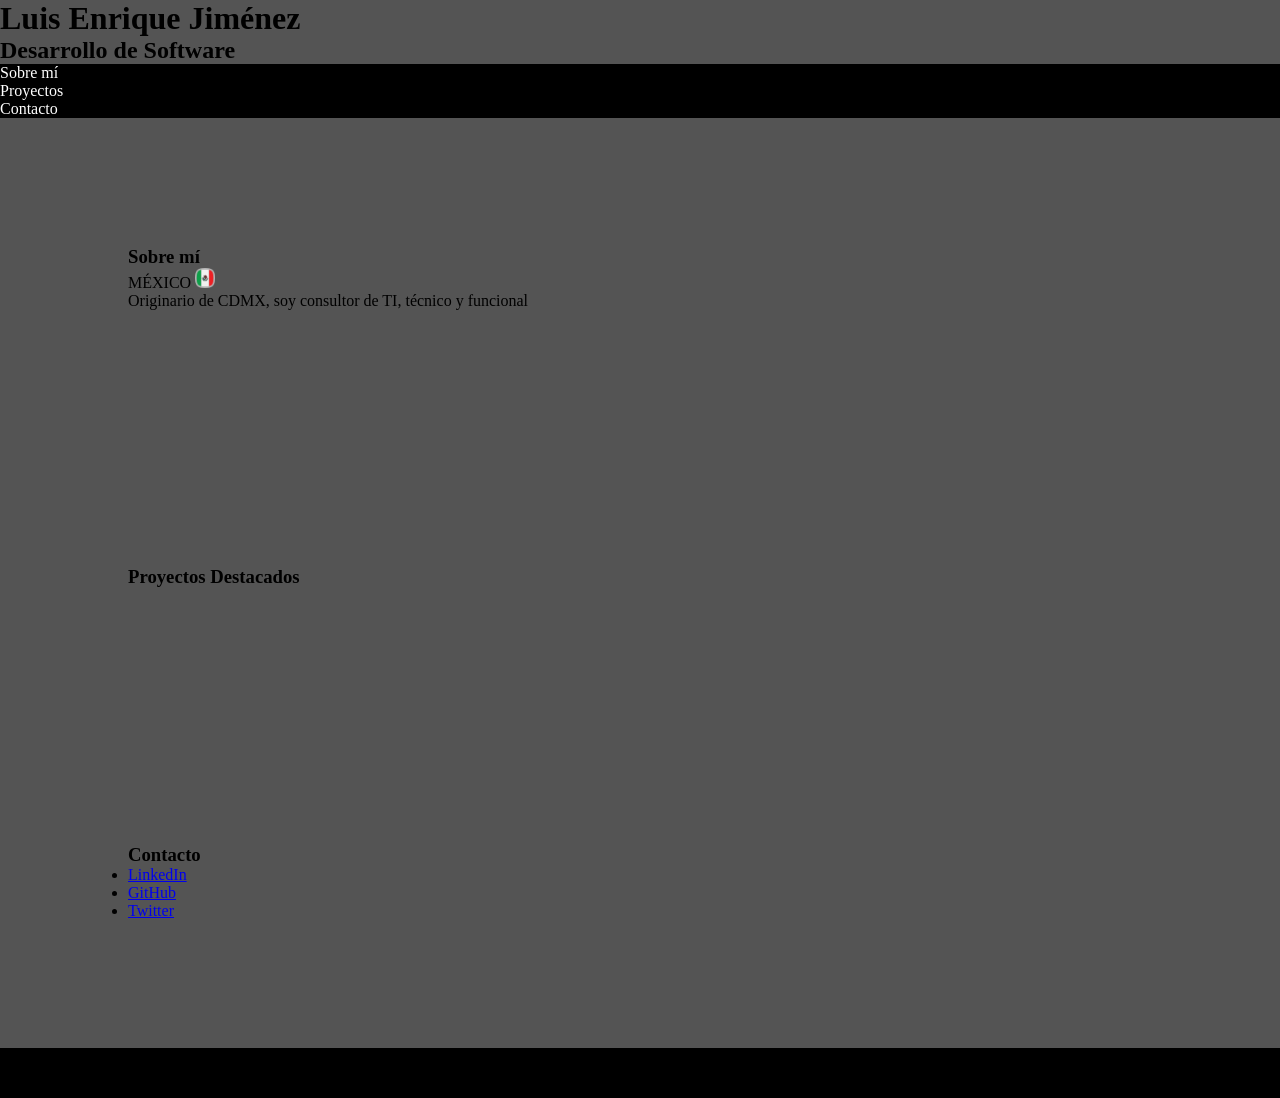
==== index.html @ e13c403b "Continuacion de proyecto" ====
<!DOCTYPE html>
<html lang="es">
<head>
  <meta charset="UTF-8">
  <meta name="viewport" content="width=device-width, initial-scale=1">
  <link rel="stylesheet" href="css/main.css">
  <title>Nombre del Programador - Desarrollador de Software</title>
</head>
<body>
  <header>
    <h1>Luis Enrique Jiménez </h1>
    <h2>Desarrollo de Software</h2>
  </header>

  <nav>
    <ul>
      <li><a href="#sobre-mi">Sobre mí</a></li>
      <li><a href="#proyectos">Proyectos</a></li>
      <li><a href="#contacto">Contacto</a></li>
    </ul>
  </nav>

  <section id="sobre-mi">
    <h3>Sobre mí</h3>
    <p>MÉXICO <img class="icon" src="src/mexico_7894382.png" alt=""></p>
    <p>Originario de CDMX, soy consultor de TI, técnico y funcional</p>
    <p></p>
    
  </section>

  <section id="proyectos">
    <h3>Proyectos Destacados</h3>
  </section>

  <section id="contacto">
    <h3>Contacto</h3>
    <ul>
      <li><a href="https://www.linkedin.com/in/luisejt/">LinkedIn</a></li>
      <li><a href="https://github.com/ljimeneztkio">GitHub</a></li>
      <li><a href="#">Twitter</a></li>
    </ul>
  </section>

  <footer>
  </footer>
</body>
</html>
---- css/main.css ----
*{
    margin: 0;
    padding: 0;
}

.icon{
    width: 20px;
    height: 20px;
}

body{
    background-color: rgb(84, 84, 84);
    height: 1000px;
}

nav{
    background-color: black;
}

nav ul li a{
    background-color: black;
    color: white;
    text-decoration: none;
}

nav ul li a:hover{
    background-color: black;
    color: orangered;
    text-decoration: none;
}

section{
    padding: 10%;
}

footer{
    height: 5%;
    background-color: black;
    margin-bottom: 0;
}
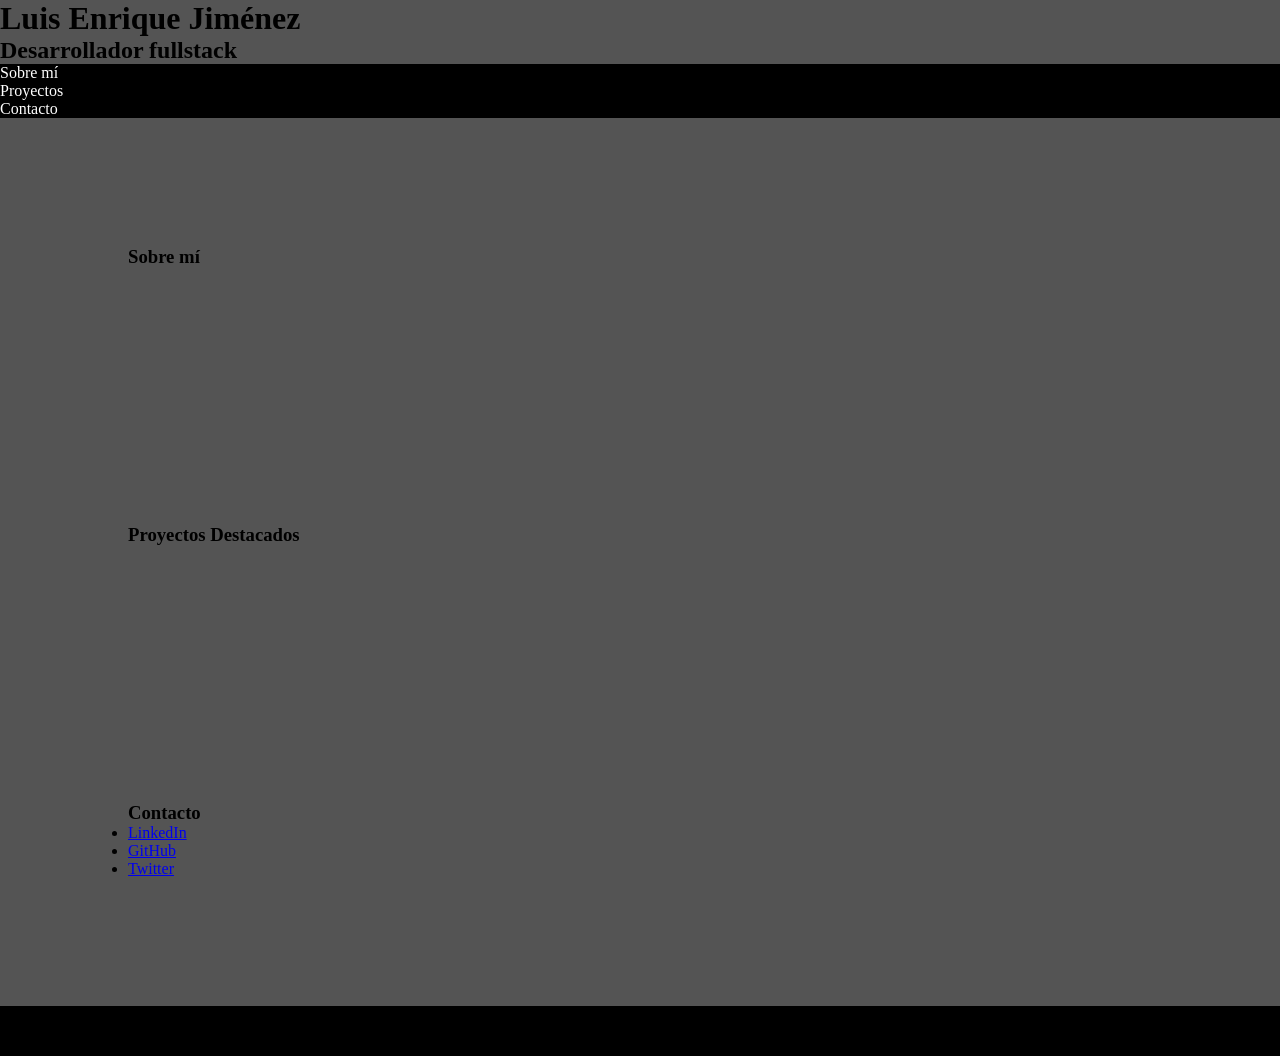
==== commit 11b5468b: "Se eliminan intereses y se cambia el titulo de la profesion" ====
--- a/index.html
+++ b/index.html
@@ -9,7 +9,7 @@
 <body>
   <header>
     <h1>Luis Enrique Jiménez </h1>
-    <h2>Desarrollo de Software</h2>
+    <h2>Desarrollador fullstack</h2>
   </header>
 
   <nav>
@@ -21,11 +21,7 @@
   </nav>
 
   <section id="sobre-mi">
-    <h3>Sobre mí</h3>
-    <p>MÉXICO <img class="icon" src="src/mexico_7894382.png" alt=""></p>
-    <p>Originario de CDMX, soy consultor de TI, técnico y funcional</p>
-    <p></p>
-    
+    <h3>Sobre mí</h3>    
   </section>
 
   <section id="proyectos">
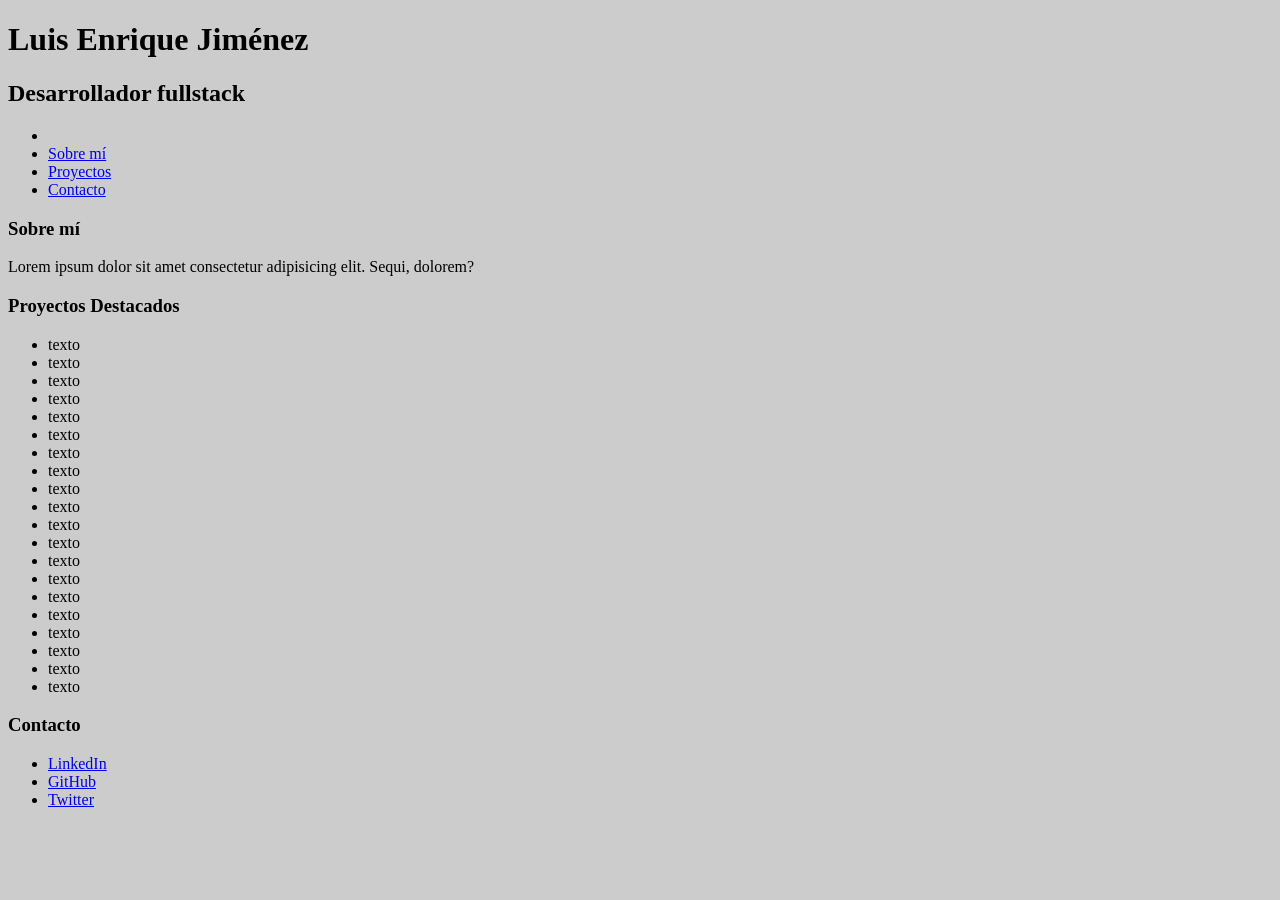
==== commit fa375860: "nueva version de pagina" ====
--- a/index.html
+++ b/index.html
@@ -14,6 +14,7 @@
 
   <nav>
     <ul>
+      <li><a href=""></a></li>
       <li><a href="#sobre-mi">Sobre mí</a></li>
       <li><a href="#proyectos">Proyectos</a></li>
       <li><a href="#contacto">Contacto</a></li>
@@ -21,11 +22,36 @@
   </nav>
 
   <section id="sobre-mi">
-    <h3>Sobre mí</h3>    
+    <h3>Sobre mí</h3>
+    <article>
+      Lorem ipsum dolor sit amet consectetur adipisicing elit. Sequi, dolorem? 
+    </article>    
   </section>
 
   <section id="proyectos">
     <h3>Proyectos Destacados</h3>
+    <ul>
+      <li>texto</li>
+      <li>texto</li>
+      <li>texto</li>
+      <li>texto</li>
+      <li>texto</li>
+      <li>texto</li>
+      <li>texto</li>
+      <li>texto</li>
+      <li>texto</li>
+      <li>texto</li>
+      <li>texto</li>
+      <li>texto</li>
+      <li>texto</li>
+      <li>texto</li>
+      <li>texto</li>
+      <li>texto</li>
+      <li>texto</li>
+      <li>texto</li>
+      <li>texto</li>
+      <li>texto</li>
+    </ul>
   </section>
 
   <section id="contacto">
--- a/css/main.css
+++ b/css/main.css
@@ -1,40 +1,3 @@
-*{
-    margin: 0;
-    padding: 0;
+body{
+    background-color: #ccc;
 }
-
-.icon{
-    width: 20px;
-    height: 20px;
-}
-
-body{
-    background-color: rgb(84, 84, 84);
-    height: 1000px;
-}
-
-nav{
-    background-color: black;
-}
-
-nav ul li a{
-    background-color: black;
-    color: white;
-    text-decoration: none;
-}
-
-nav ul li a:hover{
-    background-color: black;
-    color: orangered;
-    text-decoration: none;
-}
-
-section{
-    padding: 10%;
-}
-
-footer{
-    height: 5%;
-    background-color: black;
-    margin-bottom: 0;
-}
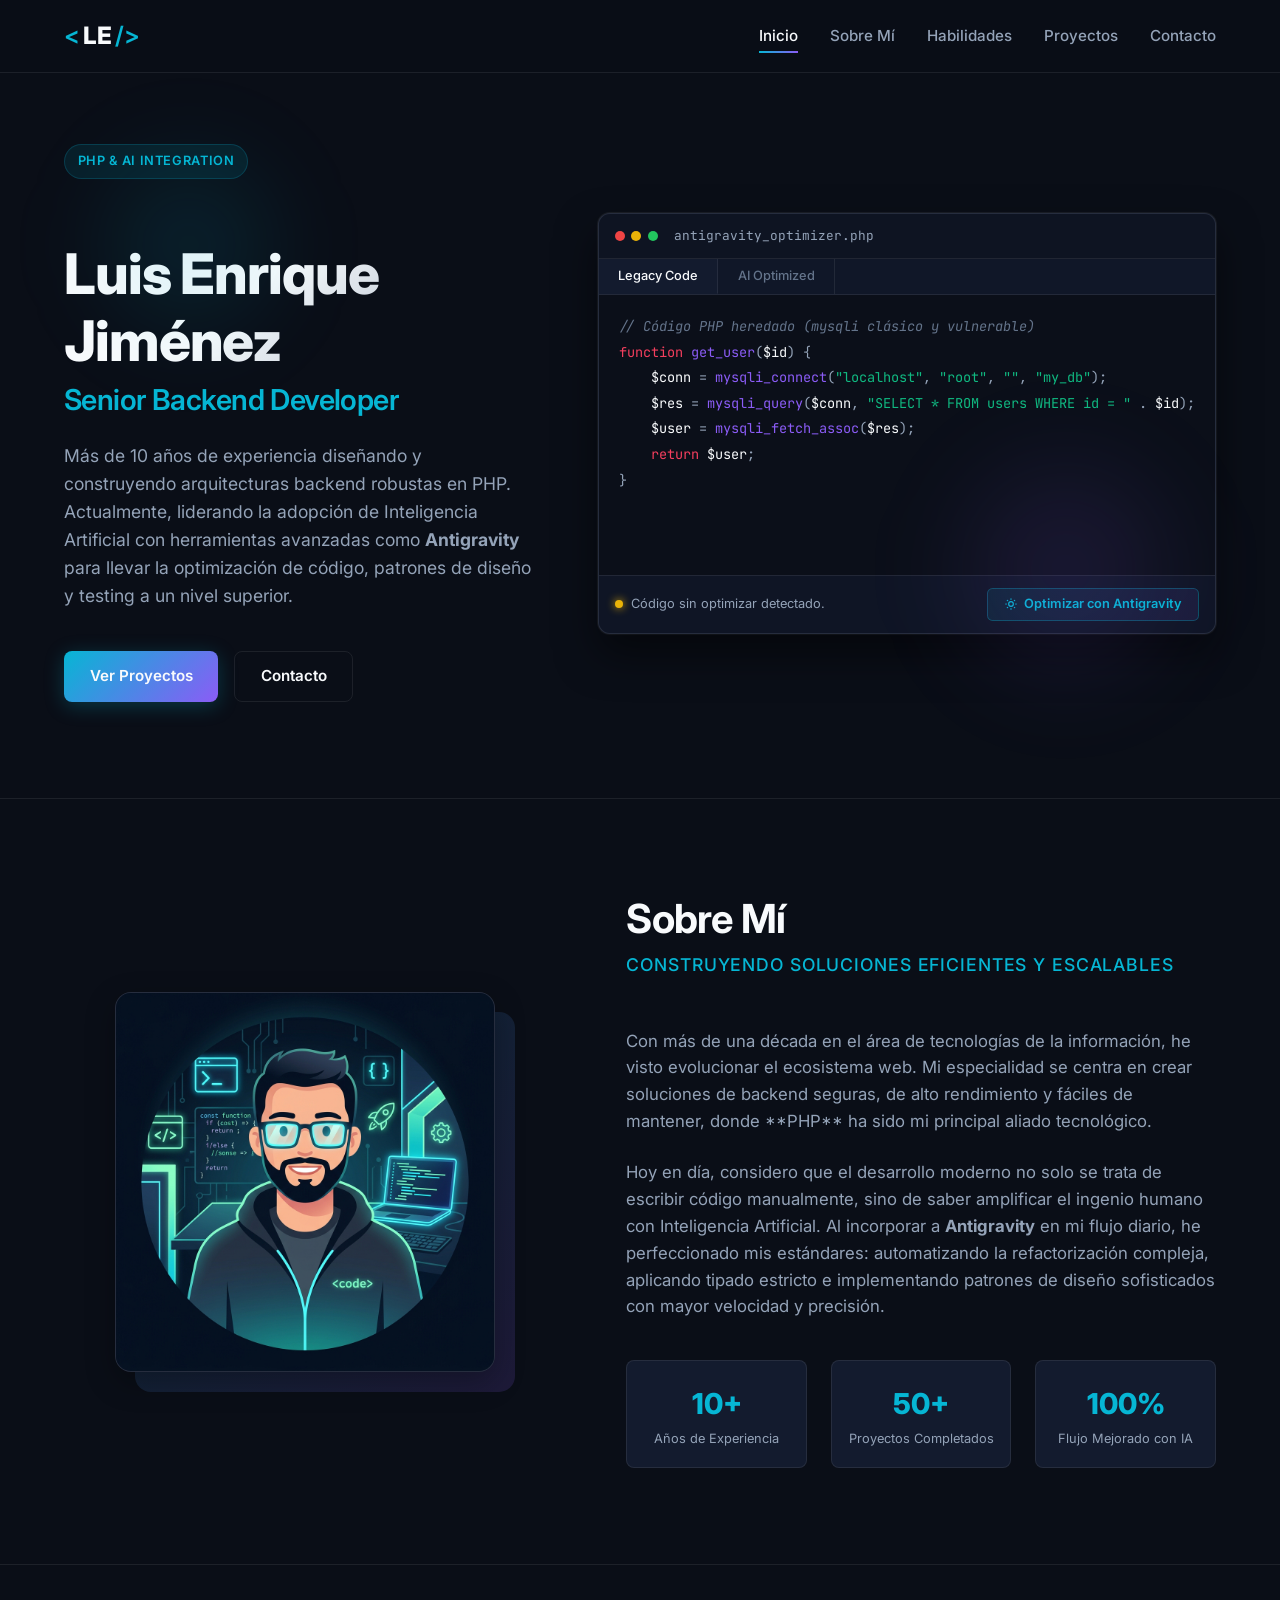
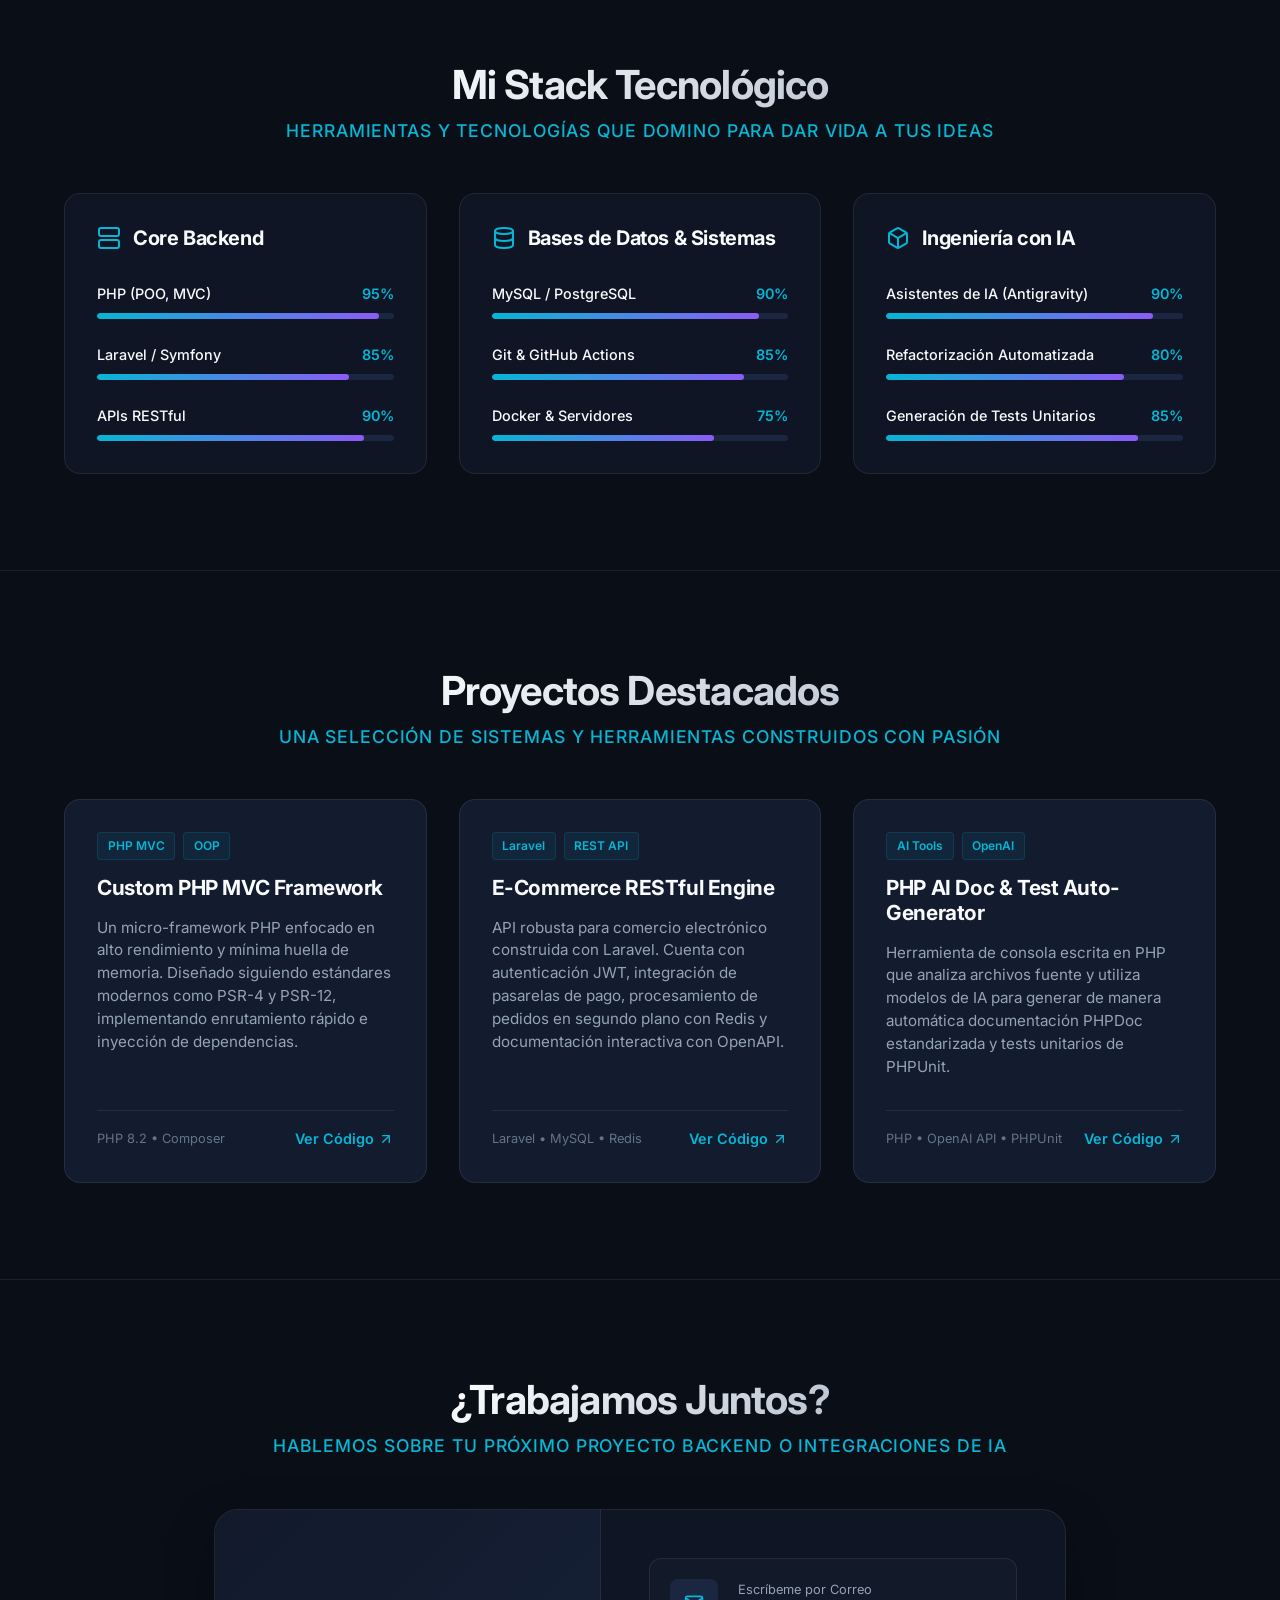
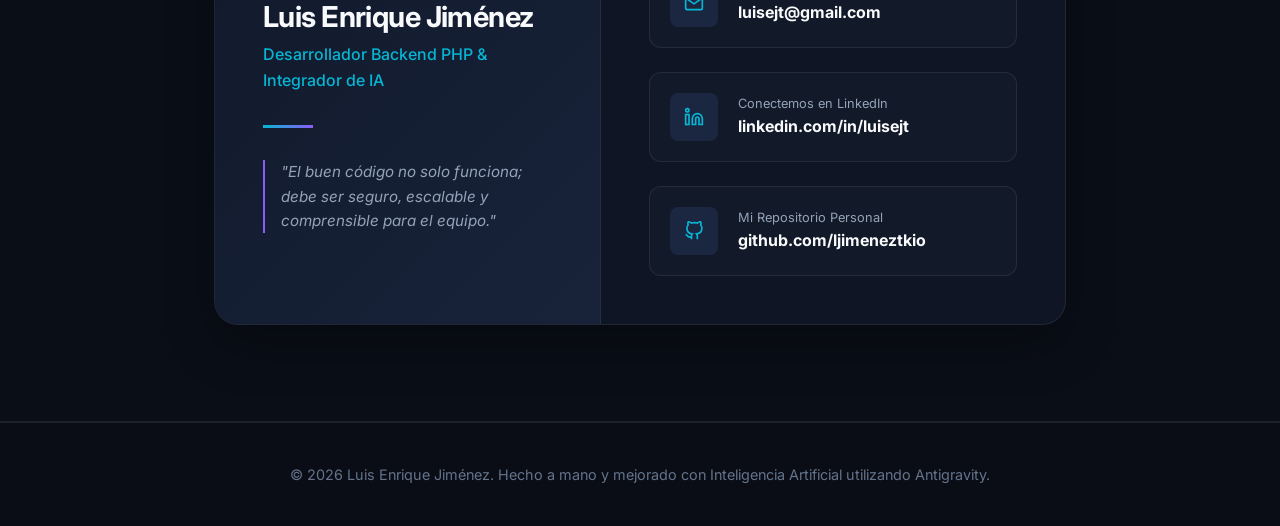
==== commit f698a28f: "Actualización con IA Antigravity" ====
--- a/index.html
+++ b/index.html
@@ -1,69 +1,449 @@
 <!DOCTYPE html>
 <html lang="es">
+
 <head>
   <meta charset="UTF-8">
-  <meta name="viewport" content="width=device-width, initial-scale=1">
+  <meta name="viewport" content="width=device-width, initial-scale=1.0">
+  <meta name="description"
+    content="Luis Enrique Jiménez - Programador Senior de Backend especializado en PHP. Descubre cómo utilizo la Inteligencia Artificial (Antigravity) para mejorar y optimizar mi código.">
+  <meta name="author" content="Luis Enrique Jiménez">
+  <title>Luis Enrique Jiménez | Senior PHP Developer & AI-Enhanced Programmer</title>
+  <!-- Google Fonts -->
+  <link rel="preconnect" href="https://fonts.googleapis.com">
+  <link rel="preconnect" href="https://fonts.gstatic.com" crossorigin>
+  <link
+    href="https://fonts.googleapis.com/css2?family=Inter:wght@300;400;500;600;700;800&family=JetBrains+Mono:wght@400;500;700&display=swap"
+    rel="stylesheet">
+  <!-- Stylesheets -->
+  <link rel="stylesheet" href="css/normalize.css">
   <link rel="stylesheet" href="css/main.css">
-  <title>Nombre del Programador - Desarrollador de Software</title>
+  <!-- JavaScript -->
+  <script defer src="js/main.js"></script>
 </head>
+
 <body>
-  <header>
-    <h1>Luis Enrique Jiménez </h1>
-    <h2>Desarrollador fullstack</h2>
+  <!-- Header / Navigation -->
+  <header id="main-header">
+    <div class="container nav-container">
+      <a href="#hero" class="logo" id="nav-logo">
+        <span class="logo-bracket">&lt;</span>LE<span class="logo-bracket">/&gt;</span>
+      </a>
+      <nav id="navbar">
+        <ul>
+          <li><a href="#hero" class="nav-link active" id="link-hero">Inicio</a></li>
+          <li><a href="#about" class="nav-link" id="link-about">Sobre Mí</a></li>
+          <li><a href="#skills" class="nav-link" id="link-skills">Habilidades</a></li>
+          <li><a href="#projects" class="nav-link" id="link-projects">Proyectos</a></li>
+          <li><a href="#contact" class="nav-link" id="link-contact">Contacto</a></li>
+        </ul>
+      </nav>
+      <button class="mobile-nav-toggle" id="mobile-toggle" aria-label="Abrir menú de navegación">
+        <span class="hamburger"></span>
+      </button>
+    </div>
   </header>
 
-  <nav>
-    <ul>
-      <li><a href=""></a></li>
-      <li><a href="#sobre-mi">Sobre mí</a></li>
-      <li><a href="#proyectos">Proyectos</a></li>
-      <li><a href="#contacto">Contacto</a></li>
-    </ul>
-  </nav>
-
-  <section id="sobre-mi">
-    <h3>Sobre mí</h3>
-    <article>
-      Lorem ipsum dolor sit amet consectetur adipisicing elit. Sequi, dolorem? 
-    </article>    
-  </section>
-
-  <section id="proyectos">
-    <h3>Proyectos Destacados</h3>
-    <ul>
-      <li>texto</li>
-      <li>texto</li>
-      <li>texto</li>
-      <li>texto</li>
-      <li>texto</li>
-      <li>texto</li>
-      <li>texto</li>
-      <li>texto</li>
-      <li>texto</li>
-      <li>texto</li>
-      <li>texto</li>
-      <li>texto</li>
-      <li>texto</li>
-      <li>texto</li>
-      <li>texto</li>
-      <li>texto</li>
-      <li>texto</li>
-      <li>texto</li>
-      <li>texto</li>
-      <li>texto</li>
-    </ul>
-  </section>
-
-  <section id="contacto">
-    <h3>Contacto</h3>
-    <ul>
-      <li><a href="https://www.linkedin.com/in/luisejt/">LinkedIn</a></li>
-      <li><a href="https://github.com/ljimeneztkio">GitHub</a></li>
-      <li><a href="#">Twitter</a></li>
-    </ul>
-  </section>
-
-  <footer>
+  <main>
+    <!-- Hero Section -->
+    <section id="hero" class="hero-section">
+      <div class="container hero-container">
+        <div class="hero-content">
+          <div class="badge" id="hero-badge">PHP &amp; AI Integration</div>
+          <h1 id="hero-name">Luis Enrique Jiménez</h1>
+          <h2 id="hero-title">Senior Backend Developer</h2>
+          <p id="hero-intro" class="lead-text">
+            Más de 10 años de experiencia diseñando y construyendo arquitecturas backend robustas en PHP. Actualmente,
+            liderando la adopción de Inteligencia Artificial con herramientas avanzadas como
+            <strong>Antigravity</strong> para llevar la optimización de código, patrones de diseño y testing a un nivel
+            superior.
+          </p>
+          <div class="hero-actions">
+            <a href="#projects" class="btn btn-primary" id="btn-view-work">Ver Proyectos</a>
+            <a href="#contact" class="btn btn-secondary" id="btn-go-contact">Contacto</a>
+          </div>
+        </div>
+
+        <!-- Interactive Terminal Simulator -->
+        <div class="hero-visual">
+          <div class="terminal-window" id="php-terminal">
+            <div class="terminal-header">
+              <div class="terminal-dots">
+                <span class="dot red"></span>
+                <span class="dot yellow"></span>
+                <span class="dot green"></span>
+              </div>
+              <span class="terminal-title">antigravity_optimizer.php</span>
+              <div class="terminal-spacer"></div>
+            </div>
+
+            <div class="terminal-tabs">
+              <button class="terminal-tab active" id="tab-legacy">Legacy Code</button>
+              <button class="terminal-tab" id="tab-optimized" disabled>AI Optimized</button>
+            </div>
+
+            <div class="terminal-body">
+              <pre><code id="terminal-code" class="language-php">// Cargando código PHP heredado...</code></pre>
+            </div>
+
+            <div class="terminal-footer">
+              <div class="terminal-status" id="terminal-status-text">
+                <span class="status-indicator yellow" id="status-light"></span>
+                <span id="status-message">Código sin optimizar detectado.</span>
+              </div>
+              <button class="btn btn-terminal" id="btn-improve-code">
+                <svg width="14" height="14" viewBox="0 0 24 24" fill="none" stroke="currentColor" stroke-width="2"
+                  stroke-linecap="round" stroke-linejoin="round">
+                  <path
+                    d="M12 3v1m0 16v1m9-9h-1M4 12H3m15.364-6.364l-.707.707M6.343 17.657l-.707.707m0-12.728l.707.707m11.314 11.314l.707.707M12 8a4 4 0 1 0 0 8 4 4 0 0 0 0-8z" />
+                </svg>
+                Optimizar con Antigravity
+              </button>
+            </div>
+          </div>
+        </div>
+      </div>
+    </section>
+
+    <!-- About Me Section -->
+    <section id="about" class="about-section">
+      <div class="container about-container">
+        <div class="about-image-wrapper">
+          <img src="src/avatar.png" alt="Ilustración de Luis Enrique Jiménez en su área de trabajo" class="about-image"
+            id="img-avatar">
+          <div class="image-backdrop"></div>
+        </div>
+        <div class="about-content">
+          <h2 id="about-heading" class="section-title">Sobre Mí</h2>
+          <p class="section-subtitle">Construyendo soluciones eficientes y escalables</p>
+          <div class="about-text">
+            <p>
+              Con más de una década en el área de tecnologías de la información, he visto evolucionar el ecosistema web.
+              Mi especialidad se centra en crear soluciones de backend seguras, de alto rendimiento y fáciles de
+              mantener, donde **PHP** ha sido mi principal aliado tecnológico.
+            </p>
+            <p>
+              Hoy en día, considero que el desarrollo moderno no solo se trata de escribir código manualmente, sino de
+              saber amplificar el ingenio humano con Inteligencia Artificial. Al incorporar a
+              <strong>Antigravity</strong> en mi flujo diario, he perfeccionado mis estándares: automatizando la
+              refactorización compleja, aplicando tipado estricto e implementando patrones de diseño sofisticados con
+              mayor velocidad y precisión.
+            </p>
+          </div>
+          <div class="about-stats">
+            <div class="stat-card" id="stat-years">
+              <span class="stat-number">10+</span>
+              <span class="stat-label">Años de Experiencia</span>
+            </div>
+            <div class="stat-card" id="stat-projects">
+              <span class="stat-number">50+</span>
+              <span class="stat-label">Proyectos Completados</span>
+            </div>
+            <div class="stat-card" id="stat-ai">
+              <span class="stat-number">100%</span>
+              <span class="stat-label">Flujo Mejorado con IA</span>
+            </div>
+          </div>
+        </div>
+      </div>
+    </section>
+
+    <!-- Skills Section -->
+    <section id="skills" class="skills-section">
+      <div class="container">
+        <h2 id="skills-heading" class="section-title text-center">Mi Stack Tecnológico</h2>
+        <p class="section-subtitle text-center">Herramientas y tecnologías que domino para dar vida a tus ideas</p>
+
+        <div class="skills-grid">
+          <!-- Backend -->
+          <div class="skills-category-card" id="skill-cat-backend">
+            <div class="category-header">
+              <svg width="24" height="24" viewBox="0 0 24 24" fill="none" stroke="currentColor" stroke-width="2">
+                <rect x="2" y="2" width="20" height="8" rx="2" ry="2" />
+                <rect x="2" y="14" width="20" height="8" rx="2" ry="2" />
+                <line x1="6" y1="6" x2="6.01" y2="6" />
+                <line x1="6" y1="18" x2="6.01" y2="18" />
+              </svg>
+              <h3>Core Backend</h3>
+            </div>
+            <ul class="skills-list">
+              <li>
+                <div class="skill-info">
+                  <span class="skill-name">PHP (POO, MVC)</span>
+                  <span class="skill-percent">95%</span>
+                </div>
+                <div class="skill-progress-bar">
+                  <div class="skill-progress" style="width: 95%"></div>
+                </div>
+              </li>
+              <li>
+                <div class="skill-info">
+                  <span class="skill-name">Laravel / Symfony</span>
+                  <span class="skill-percent">85%</span>
+                </div>
+                <div class="skill-progress-bar">
+                  <div class="skill-progress" style="width: 85%"></div>
+                </div>
+              </li>
+              <li>
+                <div class="skill-info">
+                  <span class="skill-name">APIs RESTful</span>
+                  <span class="skill-percent">90%</span>
+                </div>
+                <div class="skill-progress-bar">
+                  <div class="skill-progress" style="width: 90%"></div>
+                </div>
+              </li>
+            </ul>
+          </div>
+
+          <!-- Databases & Tools -->
+          <div class="skills-category-card" id="skill-cat-db">
+            <div class="category-header">
+              <svg width="24" height="24" viewBox="0 0 24 24" fill="none" stroke="currentColor" stroke-width="2">
+                <ellipse cx="12" cy="5" rx="9" ry="3" />
+                <path d="M3 5v14c0 1.66 4 3 9 3s9-1.34 9-3V5" />
+                <path d="M3 12c0 1.66 4 3 9 3s9-1.34 9-3" />
+              </svg>
+              <h3>Bases de Datos &amp; Sistemas</h3>
+            </div>
+            <ul class="skills-list">
+              <li>
+                <div class="skill-info">
+                  <span class="skill-name">MySQL / PostgreSQL</span>
+                  <span class="skill-percent">90%</span>
+                </div>
+                <div class="skill-progress-bar">
+                  <div class="skill-progress" style="width: 90%"></div>
+                </div>
+              </li>
+              <li>
+                <div class="skill-info">
+                  <span class="skill-name">Git &amp; GitHub Actions</span>
+                  <span class="skill-percent">85%</span>
+                </div>
+                <div class="skill-progress-bar">
+                  <div class="skill-progress" style="width: 85%"></div>
+                </div>
+              </li>
+              <li>
+                <div class="skill-info">
+                  <span class="skill-name">Docker &amp; Servidores</span>
+                  <span class="skill-percent">75%</span>
+                </div>
+                <div class="skill-progress-bar">
+                  <div class="skill-progress" style="width: 75%"></div>
+                </div>
+              </li>
+            </ul>
+          </div>
+
+          <!-- AI & Modern Engineering -->
+          <div class="skills-category-card" id="skill-cat-ai">
+            <div class="category-header">
+              <svg width="24" height="24" viewBox="0 0 24 24" fill="none" stroke="currentColor" stroke-width="2">
+                <path
+                  d="M21 16V8a2 2 0 0 0-1-1.73l-7-4a2 2 0 0 0-2 0l-7 4A2 2 0 0 0 3 8v8a2 2 0 0 0 1 1.73l7 4a2 2 0 0 0 2 0l7-4A2 2 0 0 0 21 16z" />
+                <polyline points="3.27 6.96 12 12.01 20.73 6.96" />
+                <line x1="12" y1="22.08" x2="12" y2="12" />
+              </svg>
+              <h3>Ingeniería con IA</h3>
+            </div>
+            <ul class="skills-list">
+              <li>
+                <div class="skill-info">
+                  <span class="skill-name">Asistentes de IA (Antigravity)</span>
+                  <span class="skill-percent">90%</span>
+                </div>
+                <div class="skill-progress-bar">
+                  <div class="skill-progress" style="width: 90%"></div>
+                </div>
+              </li>
+              <li>
+                <div class="skill-info">
+                  <span class="skill-name">Refactorización Automatizada</span>
+                  <span class="skill-percent">80%</span>
+                </div>
+                <div class="skill-progress-bar">
+                  <div class="skill-progress" style="width: 80%"></div>
+                </div>
+              </li>
+              <li>
+                <div class="skill-info">
+                  <span class="skill-name">Generación de Tests Unitarios</span>
+                  <span class="skill-percent">85%</span>
+                </div>
+                <div class="skill-progress-bar">
+                  <div class="skill-progress" style="width: 85%"></div>
+                </div>
+              </li>
+            </ul>
+          </div>
+        </div>
+      </div>
+    </section>
+
+    <!-- Projects Section -->
+    <section id="projects" class="projects-section">
+      <div class="container">
+        <h2 id="projects-heading" class="section-title text-center">Proyectos Destacados</h2>
+        <p class="section-subtitle text-center">Una selección de sistemas y herramientas construidos con pasión</p>
+
+        <div class="projects-grid">
+          <!-- Project 1 -->
+          <article class="project-card" id="project-mvc">
+            <div class="project-content">
+              <div class="project-meta">
+                <span class="project-tag">PHP MVC</span>
+                <span class="project-tag">OOP</span>
+              </div>
+              <h3 class="project-title">Custom PHP MVC Framework</h3>
+              <p class="project-desc">
+                Un micro-framework PHP enfocado en alto rendimiento y mínima huella de memoria. Diseñado siguiendo
+                estándares modernos como PSR-4 y PSR-12, implementando enrutamiento rápido e inyección de dependencias.
+              </p>
+              <div class="project-footer">
+                <span class="project-tech">PHP 8.2 • Composer</span>
+                <a href="https://github.com/ljimeneztkio" target="_blank" rel="noopener" class="project-link"
+                  id="link-proj-mvc">
+                  Ver Código
+                  <svg width="16" height="16" viewBox="0 0 24 24" fill="none" stroke="currentColor" stroke-width="2"
+                    stroke-linecap="round" stroke-linejoin="round">
+                    <line x1="7" y1="17" x2="17" y2="7" />
+                    <polyline points="7 7 17 7 17 17" />
+                  </svg>
+                </a>
+              </div>
+            </div>
+          </article>
+
+          <!-- Project 2 -->
+          <article class="project-card" id="project-api">
+            <div class="project-content">
+              <div class="project-meta">
+                <span class="project-tag">Laravel</span>
+                <span class="project-tag">REST API</span>
+              </div>
+              <h3 class="project-title">E-Commerce RESTful Engine</h3>
+              <p class="project-desc">
+                API robusta para comercio electrónico construida con Laravel. Cuenta con autenticación JWT, integración
+                de pasarelas de pago, procesamiento de pedidos en segundo plano con Redis y documentación interactiva
+                con OpenAPI.
+              </p>
+              <div class="project-footer">
+                <span class="project-tech">Laravel • MySQL • Redis</span>
+                <a href="https://github.com/ljimeneztkio" target="_blank" rel="noopener" class="project-link"
+                  id="link-proj-api">
+                  Ver Código
+                  <svg width="16" height="16" viewBox="0 0 24 24" fill="none" stroke="currentColor" stroke-width="2"
+                    stroke-linecap="round" stroke-linejoin="round">
+                    <line x1="7" y1="17" x2="17" y2="7" />
+                    <polyline points="7 7 17 7 17 17" />
+                  </svg>
+                </a>
+              </div>
+            </div>
+          </article>
+
+          <!-- Project 3 -->
+          <article class="project-card" id="project-ai">
+            <div class="project-content">
+              <div class="project-meta">
+                <span class="project-tag">AI Tools</span>
+                <span class="project-tag">OpenAI</span>
+              </div>
+              <h3 class="project-title">PHP AI Doc &amp; Test Auto-Generator</h3>
+              <p class="project-desc">
+                Herramienta de consola escrita en PHP que analiza archivos fuente y utiliza modelos de IA para generar
+                de manera automática documentación PHPDoc estandarizada y tests unitarios de PHPUnit.
+              </p>
+              <div class="project-footer">
+                <span class="project-tech">PHP • OpenAI API • PHPUnit</span>
+                <a href="https://github.com/ljimeneztkio" target="_blank" rel="noopener" class="project-link"
+                  id="link-proj-ai">
+                  Ver Código
+                  <svg width="16" height="16" viewBox="0 0 24 24" fill="none" stroke="currentColor" stroke-width="2"
+                    stroke-linecap="round" stroke-linejoin="round">
+                    <line x1="7" y1="17" x2="17" y2="7" />
+                    <polyline points="7 7 17 7 17 17" />
+                  </svg>
+                </a>
+              </div>
+            </div>
+          </article>
+        </div>
+      </div>
+    </section>
+
+    <!-- Contact Section -->
+    <section id="contact" class="contact-section">
+      <div class="container contact-container">
+        <h2 id="contact-heading" class="section-title text-center">¿Trabajamos Juntos?</h2>
+        <p class="section-subtitle text-center">Hablemos sobre tu próximo proyecto backend o integraciones de IA</p>
+
+        <div class="contact-card">
+          <div class="contact-info-block">
+            <h3>Luis Enrique Jiménez</h3>
+            <p class="contact-desc">Desarrollador Backend PHP &amp; Integrador de IA</p>
+            <div class="contact-divider"></div>
+            <p class="contact-quote">"El buen código no solo funciona; debe ser seguro, escalable y comprensible para el
+              equipo."</p>
+          </div>
+
+          <div class="contact-links-block">
+            <a href="mailto:luisejt@example.com" class="contact-btn" id="contact-email">
+              <div class="icon-wrapper">
+                <svg width="20" height="20" viewBox="0 0 24 24" fill="none" stroke="currentColor" stroke-width="2">
+                  <path d="M4 4h16c1.1 0 2 .9 2 2v12c0 1.1-.9 2-2 2H4c-1.1 0-2-.9-2-2V6c0-1.1.9-2 2-2z" />
+                  <polyline points="22,6 12,13 2,6" />
+                </svg>
+              </div>
+              <div class="contact-text">
+                <span>Escríbeme por Correo</span>
+                <strong>luisejt@gmail.com</strong>
+              </div>
+            </a>
+
+            <a href="https://www.linkedin.com/in/luisejt/" target="_blank" rel="noopener" class="contact-btn"
+              id="contact-linkedin">
+              <div class="icon-wrapper">
+                <svg width="20" height="20" viewBox="0 0 24 24" fill="none" stroke="currentColor" stroke-width="2">
+                  <path d="M16 8a6 6 0 0 1 6 6v7h-4v-7a2 2 0 0 0-2-2 2 2 0 0 0-2 2v7h-4v-7a6 6 0 0 1 6-6z" />
+                  <rect x="2" y="9" width="4" height="12" />
+                  <circle cx="4" cy="4" r="2" />
+                </svg>
+              </div>
+              <div class="contact-text">
+                <span>Conectemos en LinkedIn</span>
+                <strong>linkedin.com/in/luisejt</strong>
+              </div>
+            </a>
+
+            <a href="https://github.com/ljimeneztkio" target="_blank" rel="noopener" class="contact-btn"
+              id="contact-github">
+              <div class="icon-wrapper">
+                <svg width="20" height="20" viewBox="0 0 24 24" fill="none" stroke="currentColor" stroke-width="2">
+                  <path
+                    d="M9 19c-5 1.5-5-2.5-7-3m14 6v-3.87a3.37 3.37 0 0 0-.94-2.61c3.14-.35 6.44-1.54 6.44-7A5.44 5.44 0 0 0 20 4.77 5.07 5.07 0 0 0 19.91 1S18.73.65 16 2.48a13.38 13.38 0 0 0-7 0C6.27.65 5.09 1 5.09 1A5.07 5.07 0 0 0 5 4.77a5.44 5.44 0 0 0-1.5 3.78c0 5.42 3.3 6.61 6.44 7A3.37 3.37 0 0 0 9 18.13V22" />
+                </svg>
+              </div>
+              <div class="contact-text">
+                <span>Mi Repositorio Personal</span>
+                <strong>github.com/ljimeneztkio</strong>
+              </div>
+            </a>
+          </div>
+        </div>
+      </div>
+    </section>
+  </main>
+
+  <!-- Footer -->
+  <footer id="main-footer">
+    <div class="container footer-container">
+      <p>&copy; 2026 Luis Enrique Jiménez. Hecho a mano y mejorado con Inteligencia Artificial utilizando Antigravity.
+      </p>
+    </div>
   </footer>
 </body>
-</html>
+
+</html>
--- a/css/main.css
+++ b/css/main.css
@@ -1,3 +1,1028 @@
-body{
-    background-color: #ccc;
-}
+/* Custom CSS Design System - Luis Enrique Jiménez Portfolio */
+
+:root {
+  /* Colors */
+  --bg-primary: #0a0e17;
+  --bg-secondary: #131b2e;
+  --bg-tertiary: #1b2641;
+  --accent-cyan: #06b6d4;
+  --accent-emerald: #10b981;
+  --accent-violet: #8b5cf6;
+  --text-primary: #f8fafc;
+  --text-secondary: #94a3b8;
+  --text-muted: #64748b;
+  --border-light: rgba(255, 255, 255, 0.08);
+  --border-glow: rgba(6, 182, 212, 0.2);
+  --card-glass: rgba(19, 27, 46, 0.6);
+
+  /* Fonts */
+  --font-sans: 'Inter', system-ui, -apple-system, sans-serif;
+  --font-mono: 'JetBrains Mono', monospace;
+
+  /* Transitions */
+  --transition-fast: 0.2s cubic-bezier(0.4, 0, 0.2, 1);
+  --transition-normal: 0.3s cubic-bezier(0.4, 0, 0.2, 1);
+  --transition-slow: 0.5s cubic-bezier(0.4, 0, 0.2, 1);
+}
+
+/* Global Reset & Base Styles */
+* {
+  box-sizing: border-box;
+  margin: 0;
+  padding: 0;
+}
+
+html {
+  scroll-behavior: smooth;
+  font-size: 16px;
+}
+
+body {
+  background-color: var(--bg-primary);
+  color: var(--text-primary);
+  font-family: var(--font-sans);
+  line-height: 1.6;
+  overflow-x: hidden;
+  -webkit-font-smoothing: antialiased;
+}
+
+/* Utility Containers & Typography */
+.container {
+  width: 100%;
+  max-width: 1200px;
+  margin: 0 auto;
+  padding: 0 1.5rem;
+}
+
+h1, h2, h3, h4 {
+  font-weight: 700;
+  letter-spacing: -0.02em;
+  line-height: 1.2;
+}
+
+a {
+  color: inherit;
+  text-decoration: none;
+  transition: var(--transition-fast);
+}
+
+img {
+  max-width: 100%;
+  display: block;
+}
+
+/* Scrollbar */
+::-webkit-scrollbar {
+  width: 8px;
+}
+::-webkit-scrollbar-track {
+  background: var(--bg-primary);
+}
+::-webkit-scrollbar-thumb {
+  background: var(--bg-tertiary);
+  border-radius: 4px;
+}
+::-webkit-scrollbar-thumb:hover {
+  background: var(--accent-cyan);
+}
+
+/* Section Common Layouts */
+section {
+  padding: 6rem 0;
+  border-bottom: 1px solid var(--border-light);
+}
+
+.section-title {
+  font-size: 2.5rem;
+  margin-bottom: 0.5rem;
+  background: linear-gradient(135deg, var(--text-primary) 30%, var(--text-secondary));
+  -webkit-background-clip: text;
+  -webkit-text-fill-color: transparent;
+}
+
+.section-subtitle {
+  font-size: 1.1rem;
+  color: var(--accent-cyan);
+  font-weight: 500;
+  margin-bottom: 3rem;
+  text-transform: uppercase;
+  letter-spacing: 0.05em;
+}
+
+.text-center {
+  text-align: center;
+}
+
+/* Header & Glassmorphic Navigation */
+#main-header {
+  position: fixed;
+  top: 0;
+  left: 0;
+  width: 100%;
+  z-index: 100;
+  backdrop-filter: blur(12px);
+  -webkit-backdrop-filter: blur(12px);
+  background-color: rgba(10, 14, 23, 0.75);
+  border-bottom: 1px solid var(--border-light);
+  transition: var(--transition-normal);
+}
+
+.nav-container {
+  display: flex;
+  justify-content: space-between;
+  align-items: center;
+  height: 4.5rem;
+}
+
+.logo {
+  font-size: 1.5rem;
+  font-weight: 800;
+  color: var(--text-primary);
+  display: flex;
+  align-items: center;
+  gap: 0.2rem;
+}
+
+.logo-bracket {
+  color: var(--accent-cyan);
+  font-weight: 600;
+  transition: var(--transition-fast);
+}
+
+.logo:hover .logo-bracket {
+  color: var(--accent-violet);
+}
+
+#navbar ul {
+  display: flex;
+  list-style: none;
+  gap: 2rem;
+}
+
+.nav-link {
+  font-size: 0.95rem;
+  font-weight: 500;
+  color: var(--text-secondary);
+  position: relative;
+  padding: 0.5rem 0;
+}
+
+.nav-link::after {
+  content: '';
+  position: absolute;
+  bottom: 0;
+  left: 0;
+  width: 0;
+  height: 2px;
+  background: linear-gradient(90deg, var(--accent-cyan), var(--accent-violet));
+  transition: var(--transition-normal);
+}
+
+.nav-link:hover,
+.nav-link.active {
+  color: var(--text-primary);
+}
+
+.nav-link.active::after,
+.nav-link:hover::after {
+  width: 100%;
+}
+
+.mobile-nav-toggle {
+  display: none;
+  background: none;
+  border: none;
+  cursor: pointer;
+  padding: 0.5rem;
+}
+
+.hamburger {
+  display: block;
+  width: 24px;
+  height: 2px;
+  background-color: var(--text-primary);
+  position: relative;
+  transition: var(--transition-normal);
+}
+
+.hamburger::before,
+.hamburger::after {
+  content: '';
+  position: absolute;
+  width: 24px;
+  height: 2px;
+  background-color: var(--text-primary);
+  transition: var(--transition-normal);
+}
+
+.hamburger::before { top: -6px; }
+.hamburger::after { bottom: -6px; }
+
+/* Buttons */
+.btn {
+  display: inline-flex;
+  align-items: center;
+  justify-content: center;
+  padding: 0.8rem 1.6rem;
+  font-size: 0.95rem;
+  font-weight: 600;
+  border-radius: 0.5rem;
+  cursor: pointer;
+  transition: var(--transition-normal);
+}
+
+.btn-primary {
+  background: linear-gradient(135deg, var(--accent-cyan), var(--accent-violet));
+  color: var(--text-primary);
+  border: none;
+  box-shadow: 0 4px 20px rgba(6, 182, 212, 0.25);
+}
+
+.btn-primary:hover {
+  transform: translateY(-2px);
+  box-shadow: 0 6px 24px rgba(6, 182, 212, 0.4);
+}
+
+.btn-secondary {
+  background-color: transparent;
+  color: var(--text-primary);
+  border: 1px solid var(--border-light);
+}
+
+.btn-secondary:hover {
+  background-color: rgba(255, 255, 255, 0.03);
+  border-color: var(--text-secondary);
+  transform: translateY(-2px);
+}
+
+/* Hero Section */
+.hero-section {
+  padding-top: 9rem;
+  padding-bottom: 6rem;
+  position: relative;
+}
+
+.hero-section::before {
+  content: '';
+  position: absolute;
+  top: 15%;
+  left: 5%;
+  width: 250px;
+  height: 250px;
+  border-radius: 50%;
+  background: radial-gradient(circle, rgba(6, 182, 212, 0.15) 0%, transparent 70%);
+  filter: blur(40px);
+  pointer-events: none;
+}
+
+.hero-section::after {
+  content: '';
+  position: absolute;
+  bottom: 10%;
+  right: 5%;
+  width: 300px;
+  height: 300px;
+  border-radius: 50%;
+  background: radial-gradient(circle, rgba(139, 92, 246, 0.15) 0%, transparent 70%);
+  filter: blur(40px);
+  pointer-events: none;
+}
+
+.hero-container {
+  display: grid;
+  grid-template-columns: 1.1fr 0.9fr;
+  align-items: center;
+  gap: 4rem;
+}
+
+.badge {
+  display: inline-block;
+  padding: 0.4rem 0.8rem;
+  font-size: 0.8rem;
+  font-weight: 600;
+  text-transform: uppercase;
+  letter-spacing: 0.05em;
+  color: var(--accent-cyan);
+  background-color: rgba(6, 182, 212, 0.1);
+  border: 1px solid rgba(6, 182, 212, 0.2);
+  border-radius: 2rem;
+  margin-bottom: 1.5rem;
+}
+
+#hero-name {
+  font-size: 3.5rem;
+  font-weight: 800;
+  margin-bottom: 0.5rem;
+  background: linear-gradient(135deg, var(--text-primary) 40%, var(--text-secondary));
+  -webkit-background-clip: text;
+  -webkit-text-fill-color: transparent;
+}
+
+#hero-title {
+  font-size: 1.8rem;
+  color: var(--accent-cyan);
+  font-weight: 600;
+  margin-bottom: 1.5rem;
+}
+
+.lead-text {
+  font-size: 1.1rem;
+  color: var(--text-secondary);
+  margin-bottom: 2.5rem;
+  max-width: 580px;
+}
+
+.hero-actions {
+  display: flex;
+  gap: 1rem;
+}
+
+/* Terminal Simulator Styles */
+.hero-visual {
+  width: 100%;
+}
+
+.terminal-window {
+  background-color: var(--bg-secondary);
+  border: 1px solid var(--border-light);
+  border-radius: 0.75rem;
+  overflow: hidden;
+  box-shadow: 0 20px 40px rgba(0, 0, 0, 0.5), 0 0 1px 1px var(--border-light);
+  transition: var(--transition-normal);
+}
+
+.terminal-window:hover {
+  border-color: var(--border-glow);
+  box-shadow: 0 20px 40px rgba(0, 0, 0, 0.5), 0 0 10px rgba(6, 182, 212, 0.15);
+}
+
+.terminal-header {
+  background-color: rgba(10, 14, 23, 0.5);
+  padding: 0.75rem 1rem;
+  display: flex;
+  align-items: center;
+  border-bottom: 1px solid var(--border-light);
+}
+
+.terminal-dots {
+  display: flex;
+  gap: 0.4rem;
+}
+
+.dot {
+  width: 10px;
+  height: 10px;
+  border-radius: 50%;
+}
+
+.dot.red { background-color: #ef4444; }
+.dot.yellow { background-color: #eab308; }
+.dot.green { background-color: #22c55e; }
+
+.terminal-title {
+  font-family: var(--font-mono);
+  font-size: 0.8rem;
+  color: var(--text-secondary);
+  margin-left: 1rem;
+}
+
+.terminal-spacer {
+  flex-grow: 1;
+}
+
+.terminal-tabs {
+  display: flex;
+  background-color: rgba(10, 14, 23, 0.25);
+  border-bottom: 1px solid var(--border-light);
+}
+
+.terminal-tab {
+  background: none;
+  border: none;
+  padding: 0.6rem 1.2rem;
+  font-family: var(--font-sans);
+  font-size: 0.8rem;
+  font-weight: 500;
+  color: var(--text-muted);
+  cursor: pointer;
+  transition: var(--transition-fast);
+  border-right: 1px solid var(--border-light);
+}
+
+.terminal-tab.active {
+  color: var(--text-primary);
+  background-color: var(--bg-secondary);
+  border-bottom: 1px solid var(--bg-secondary);
+}
+
+.terminal-tab:disabled {
+  cursor: not-allowed;
+}
+
+.terminal-body {
+  padding: 1.25rem;
+  height: 280px;
+  overflow-y: auto;
+  background-color: #0b0f19;
+}
+
+#terminal-code {
+  font-family: var(--font-mono);
+  font-size: 0.85rem;
+  color: var(--text-secondary);
+  white-space: pre;
+}
+
+/* Custom code highlighting variables simulated in code generation */
+.keyword { color: #f43f5e; }
+.type { color: #06b6d4; }
+.string { color: #10b981; }
+.comment { color: #64748b; font-style: italic; }
+.variable { color: #f8fafc; }
+.function { color: #8b5cf6; }
+
+.terminal-footer {
+  padding: 0.75rem 1rem;
+  display: flex;
+  justify-content: space-between;
+  align-items: center;
+  background-color: rgba(10, 14, 23, 0.4);
+  border-top: 1px solid var(--border-light);
+}
+
+.terminal-status {
+  display: flex;
+  align-items: center;
+  gap: 0.5rem;
+  font-size: 0.8rem;
+  color: var(--text-secondary);
+}
+
+.status-indicator {
+  width: 8px;
+  height: 8px;
+  border-radius: 50%;
+}
+
+.status-indicator.yellow {
+  background-color: #eab308;
+  box-shadow: 0 0 8px #eab308;
+}
+
+.status-indicator.green {
+  background-color: #22c55e;
+  box-shadow: 0 0 8px #22c55e;
+}
+
+.status-indicator.loading {
+  background-color: var(--accent-cyan);
+  animation: pulse-indicator 1s infinite alternate;
+}
+
+@keyframes pulse-indicator {
+  0% { box-shadow: 0 0 2px var(--accent-cyan); opacity: 0.4; }
+  100% { box-shadow: 0 0 10px var(--accent-cyan); opacity: 1; }
+}
+
+.btn-terminal {
+  background: linear-gradient(135deg, rgba(6, 182, 212, 0.1), rgba(139, 92, 246, 0.1));
+  border: 1px solid rgba(6, 182, 212, 0.3);
+  color: var(--accent-cyan);
+  padding: 0.5rem 1rem;
+  font-size: 0.8rem;
+  font-weight: 600;
+  border-radius: 0.35rem;
+  cursor: pointer;
+  display: flex;
+  align-items: center;
+  gap: 0.4rem;
+  transition: var(--transition-fast);
+}
+
+.btn-terminal:hover:not(:disabled) {
+  background: linear-gradient(135deg, var(--accent-cyan), var(--accent-violet));
+  color: var(--text-primary);
+  border-color: transparent;
+  box-shadow: 0 0 12px rgba(6, 182, 212, 0.3);
+}
+
+.btn-terminal:disabled {
+  opacity: 0.5;
+  cursor: not-allowed;
+}
+
+/* About Me Section */
+.about-container {
+  display: grid;
+  grid-template-columns: 0.9fr 1.1fr;
+  align-items: center;
+  gap: 5rem;
+}
+
+.about-image-wrapper {
+  position: relative;
+  width: 100%;
+  max-width: 380px;
+  margin: 0 auto;
+}
+
+.about-image {
+  width: 100%;
+  border-radius: 1rem;
+  background-color: var(--bg-secondary);
+  border: 1px solid var(--border-light);
+  z-index: 2;
+  position: relative;
+  box-shadow: 0 10px 30px rgba(0, 0, 0, 0.3);
+}
+
+.image-backdrop {
+  position: absolute;
+  top: 20px;
+  left: 20px;
+  right: -20px;
+  bottom: -20px;
+  border-radius: 1rem;
+  background: linear-gradient(135deg, var(--accent-cyan), var(--accent-violet));
+  opacity: 0.15;
+  z-index: 1;
+  pointer-events: none;
+  transition: var(--transition-normal);
+}
+
+.about-image-wrapper:hover .image-backdrop {
+  transform: translate(8px, 8px);
+  opacity: 0.25;
+}
+
+.about-text p {
+  color: var(--text-secondary);
+  font-size: 1.05rem;
+  margin-bottom: 1.5rem;
+}
+
+.about-stats {
+  display: grid;
+  grid-template-columns: repeat(3, 1fr);
+  gap: 1.5rem;
+  margin-top: 2.5rem;
+}
+
+.stat-card {
+  background-color: var(--bg-secondary);
+  border: 1px solid var(--border-light);
+  border-radius: 0.5rem;
+  padding: 1.25rem 1rem;
+  text-align: center;
+  transition: var(--transition-normal);
+}
+
+.stat-card:hover {
+  border-color: var(--border-glow);
+  transform: translateY(-4px);
+}
+
+.stat-number {
+  display: block;
+  font-size: 1.8rem;
+  font-weight: 800;
+  color: var(--accent-cyan);
+  margin-bottom: 0.25rem;
+}
+
+.stat-label {
+  font-size: 0.8rem;
+  color: var(--text-secondary);
+  line-height: 1.2;
+  display: block;
+}
+
+/* Skills Section */
+.skills-grid {
+  display: grid;
+  grid-template-columns: repeat(3, 1fr);
+  gap: 2rem;
+}
+
+.skills-category-card {
+  background-color: var(--card-glass);
+  backdrop-filter: blur(8px);
+  border: 1px solid var(--border-light);
+  border-radius: 1rem;
+  padding: 2rem;
+  transition: var(--transition-normal);
+}
+
+.skills-category-card:hover {
+  transform: translateY(-5px);
+  border-color: var(--border-glow);
+  box-shadow: 0 10px 30px rgba(0, 0, 0, 0.2);
+}
+
+.category-header {
+  display: flex;
+  align-items: center;
+  gap: 0.75rem;
+  margin-bottom: 2rem;
+  color: var(--accent-cyan);
+}
+
+.category-header h3 {
+  font-size: 1.25rem;
+  color: var(--text-primary);
+}
+
+.skills-list {
+  list-style: none;
+  display: flex;
+  flex-direction: column;
+  gap: 1.5rem;
+}
+
+.skill-info {
+  display: flex;
+  justify-content: space-between;
+  margin-bottom: 0.5rem;
+  font-size: 0.9rem;
+}
+
+.skill-name {
+  font-weight: 500;
+  color: var(--text-primary);
+}
+
+.skill-percent {
+  color: var(--accent-cyan);
+  font-weight: 600;
+}
+
+.skill-progress-bar {
+  width: 100%;
+  height: 6px;
+  background-color: var(--bg-tertiary);
+  border-radius: 3px;
+  overflow: hidden;
+}
+
+.skill-progress {
+  height: 100%;
+  border-radius: 3px;
+  background: linear-gradient(90deg, var(--accent-cyan), var(--accent-violet));
+  transition: width 1.5s cubic-bezier(0.1, 1, 0.1, 1);
+}
+
+/* Projects Section */
+.projects-grid {
+  display: grid;
+  grid-template-columns: repeat(3, 1fr);
+  gap: 2rem;
+}
+
+.project-card {
+  background-color: var(--bg-secondary);
+  border: 1px solid var(--border-light);
+  border-radius: 1rem;
+  overflow: hidden;
+  display: flex;
+  flex-direction: column;
+  transition: var(--transition-normal);
+}
+
+.project-card:hover {
+  transform: translateY(-8px);
+  border-color: var(--border-glow);
+  box-shadow: 0 20px 40px rgba(0, 0, 0, 0.3);
+}
+
+.project-content {
+  padding: 2rem;
+  display: flex;
+  flex-direction: column;
+  flex-grow: 1;
+}
+
+.project-meta {
+  display: flex;
+  gap: 0.5rem;
+  margin-bottom: 1rem;
+}
+
+.project-tag {
+  font-size: 0.75rem;
+  font-weight: 600;
+  color: var(--accent-cyan);
+  background-color: rgba(6, 182, 212, 0.08);
+  padding: 0.2rem 0.6rem;
+  border-radius: 0.25rem;
+  border: 1px solid rgba(6, 182, 212, 0.15);
+}
+
+.project-title {
+  font-size: 1.3rem;
+  margin-bottom: 1rem;
+  color: var(--text-primary);
+}
+
+.project-desc {
+  font-size: 0.95rem;
+  color: var(--text-secondary);
+  margin-bottom: 2rem;
+  flex-grow: 1;
+  line-height: 1.5;
+}
+
+.project-footer {
+  display: flex;
+  justify-content: space-between;
+  align-items: center;
+  padding-top: 1rem;
+  border-top: 1px solid var(--border-light);
+}
+
+.project-tech {
+  font-size: 0.8rem;
+  color: var(--text-muted);
+}
+
+.project-link {
+  font-size: 0.9rem;
+  font-weight: 600;
+  color: var(--accent-cyan);
+  display: flex;
+  align-items: center;
+  gap: 0.25rem;
+}
+
+.project-link svg {
+  transition: transform var(--transition-fast);
+}
+
+.project-link:hover {
+  color: var(--text-primary);
+}
+
+.project-link:hover svg {
+  transform: translate(2px, -2px);
+}
+
+/* Contact Section */
+.contact-container {
+  max-width: 900px;
+}
+
+.contact-card {
+  display: grid;
+  grid-template-columns: 1fr 1.2fr;
+  background-color: var(--card-glass);
+  backdrop-filter: blur(12px);
+  -webkit-backdrop-filter: blur(12px);
+  border: 1px solid var(--border-light);
+  border-radius: 1.5rem;
+  overflow: hidden;
+  margin-top: 3rem;
+  box-shadow: 0 20px 50px rgba(0, 0, 0, 0.3);
+}
+
+.contact-info-block {
+  padding: 3rem;
+  background: linear-gradient(135deg, rgba(19, 27, 46, 0.8), rgba(27, 38, 65, 0.8));
+  border-right: 1px solid var(--border-light);
+  display: flex;
+  flex-direction: column;
+  justify-content: center;
+}
+
+.contact-info-block h3 {
+  font-size: 1.8rem;
+  margin-bottom: 0.5rem;
+}
+
+.contact-desc {
+  color: var(--accent-cyan);
+  font-weight: 500;
+  margin-bottom: 2rem;
+}
+
+.contact-divider {
+  width: 50px;
+  height: 3px;
+  background: linear-gradient(90deg, var(--accent-cyan), var(--accent-violet));
+  margin-bottom: 2rem;
+}
+
+.contact-quote {
+  font-style: italic;
+  color: var(--text-secondary);
+  font-size: 0.95rem;
+  border-left: 2px solid var(--accent-violet);
+  padding-left: 1rem;
+}
+
+.contact-links-block {
+  padding: 3rem;
+  display: flex;
+  flex-direction: column;
+  justify-content: center;
+  gap: 1.5rem;
+}
+
+.contact-btn {
+  display: flex;
+  align-items: center;
+  gap: 1.25rem;
+  padding: 1.25rem;
+  background-color: rgba(255, 255, 255, 0.02);
+  border: 1px solid var(--border-light);
+  border-radius: 0.75rem;
+  transition: var(--transition-normal);
+}
+
+.contact-btn:hover {
+  background-color: rgba(6, 182, 212, 0.04);
+  border-color: var(--accent-cyan);
+  transform: translateX(5px);
+}
+
+.icon-wrapper {
+  width: 48px;
+  height: 48px;
+  background-color: var(--bg-tertiary);
+  border-radius: 0.5rem;
+  display: flex;
+  align-items: center;
+  justify-content: center;
+  color: var(--accent-cyan);
+  transition: var(--transition-fast);
+}
+
+.contact-btn:hover .icon-wrapper {
+  background-color: var(--accent-cyan);
+  color: var(--bg-primary);
+  box-shadow: 0 0 15px rgba(6, 182, 212, 0.4);
+}
+
+.contact-text {
+  display: flex;
+  flex-direction: column;
+}
+
+.contact-text span {
+  font-size: 0.8rem;
+  color: var(--text-secondary);
+}
+
+.contact-text strong {
+  font-size: 1rem;
+  color: var(--text-primary);
+}
+
+/* Footer */
+#main-footer {
+  padding: 2.5rem 0;
+  text-align: center;
+  border-top: 1px solid var(--border-light);
+  background-color: rgba(10, 14, 23, 0.9);
+}
+
+.footer-container p {
+  font-size: 0.9rem;
+  color: var(--text-muted);
+}
+
+/* Responsive Styles */
+@media (max-width: 1024px) {
+  .hero-container {
+    grid-template-columns: 1fr;
+    gap: 3rem;
+    text-align: center;
+  }
+  .hero-content {
+    display: flex;
+    flex-direction: column;
+    align-items: center;
+  }
+  .lead-text {
+    margin-left: auto;
+    margin-right: auto;
+  }
+  .hero-actions {
+    justify-content: center;
+  }
+  .skills-grid {
+    grid-template-columns: repeat(2, 1fr);
+  }
+  .projects-grid {
+    grid-template-columns: repeat(2, 1fr);
+  }
+  .about-container {
+    grid-template-columns: 1fr;
+    gap: 3rem;
+  }
+  .about-content {
+    text-align: center;
+  }
+  .about-stats {
+    max-width: 500px;
+    margin-left: auto;
+    margin-right: auto;
+  }
+}
+
+@media (max-width: 768px) {
+  section {
+    padding: 4rem 0;
+  }
+  .section-title {
+    font-size: 2rem;
+  }
+  .section-subtitle {
+    margin-bottom: 2rem;
+  }
+  #hero-name {
+    font-size: 2.5rem;
+  }
+  #hero-title {
+    font-size: 1.4rem;
+  }
+  .mobile-nav-toggle {
+    display: block;
+  }
+  #navbar {
+    position: fixed;
+    top: 4.5rem;
+    left: 100%;
+    width: 100%;
+    height: calc(100vh - 4.5rem);
+    background-color: var(--bg-primary);
+    backdrop-filter: blur(20px);
+    border-top: 1px solid var(--border-light);
+    transition: var(--transition-normal);
+  }
+  #navbar.open {
+    left: 0;
+  }
+  #navbar ul {
+    flex-direction: column;
+    align-items: center;
+    justify-content: center;
+    height: 80%;
+    gap: 2.5rem;
+  }
+  .nav-link {
+    font-size: 1.25rem;
+  }
+  /* Mobile menu open animation */
+  .mobile-nav-toggle.open .hamburger {
+    background-color: transparent;
+  }
+  .mobile-nav-toggle.open .hamburger::before {
+    transform: rotate(45deg);
+    top: 0;
+  }
+  .mobile-nav-toggle.open .hamburger::after {
+    transform: rotate(-45deg);
+    bottom: 0;
+  }
+  .skills-grid {
+    grid-template-columns: 1fr;
+  }
+  .projects-grid {
+    grid-template-columns: 1fr;
+  }
+  .contact-card {
+    grid-template-columns: 1fr;
+  }
+  .contact-info-block {
+    border-right: none;
+    border-bottom: 1px solid var(--border-light);
+    padding: 2rem;
+    text-align: center;
+    align-items: center;
+  }
+  .contact-links-block {
+    padding: 2rem;
+  }
+}
+
+@media (max-width: 480px) {
+  .hero-actions {
+    flex-direction: column;
+    width: 100%;
+    gap: 0.75rem;
+  }
+  .hero-actions .btn {
+    width: 100%;
+  }
+  .about-stats {
+    grid-template-columns: 1fr;
+    gap: 1rem;
+  }
+  .contact-btn {
+    padding: 1rem;
+    gap: 1rem;
+  }
+  .icon-wrapper {
+    width: 40px;
+    height: 40px;
+  }
+}
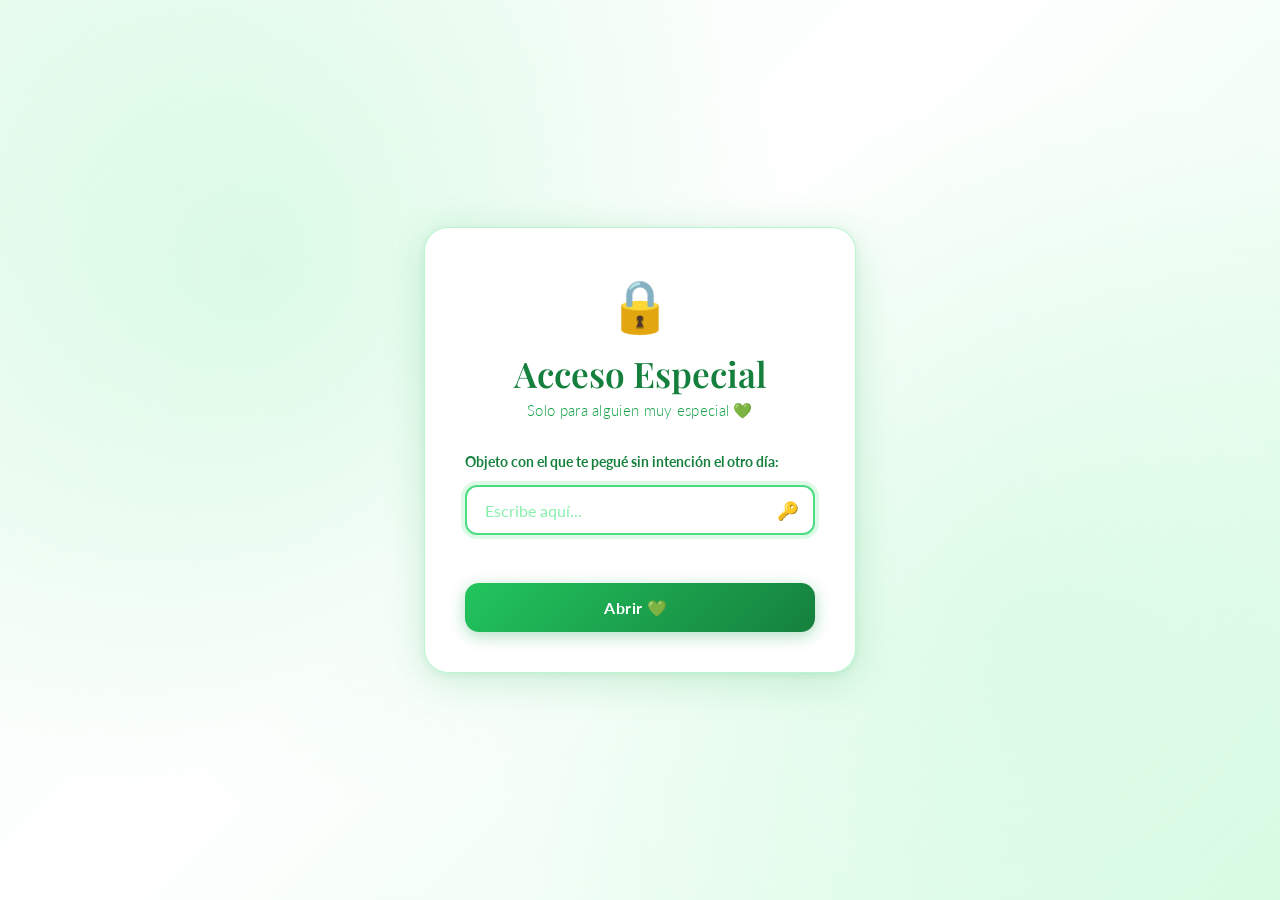
==== commit 86ef656d: "Proyecto amorcita" ====
--- a/index.html
+++ b/index.html
@@ -2,448 +2,149 @@
 <html lang="es">
 
 <head>
-  <meta charset="UTF-8">
-  <meta name="viewport" content="width=device-width, initial-scale=1.0">
-  <meta name="description"
-    content="Luis Enrique Jiménez - Programador Senior de Backend especializado en PHP. Descubre cómo utilizo la Inteligencia Artificial (Antigravity) para mejorar y optimizar mi código.">
-  <meta name="author" content="Luis Enrique Jiménez">
-  <title>Luis Enrique Jiménez | Senior PHP Developer & AI-Enhanced Programmer</title>
-  <!-- Google Fonts -->
-  <link rel="preconnect" href="https://fonts.googleapis.com">
-  <link rel="preconnect" href="https://fonts.gstatic.com" crossorigin>
+  <meta charset="UTF-8" />
+  <meta name="viewport" content="width=device-width, initial-scale=1.0" />
+  <meta name="description" content="Acceso especial — solo para ti." />
+  <title>Acceso Especial 💚</title>
+  <link rel="preconnect" href="https://fonts.googleapis.com" />
+  <link rel="preconnect" href="https://fonts.gstatic.com" crossorigin />
   <link
-    href="https://fonts.googleapis.com/css2?family=Inter:wght@300;400;500;600;700;800&family=JetBrains+Mono:wght@400;500;700&display=swap"
-    rel="stylesheet">
-  <!-- Stylesheets -->
-  <link rel="stylesheet" href="css/normalize.css">
-  <link rel="stylesheet" href="css/main.css">
-  <!-- JavaScript -->
-  <script defer src="js/main.js"></script>
+    href="https://fonts.googleapis.com/css2?family=Playfair+Display:ital,wght@0,400;0,600;1,400&family=Lato:wght@300;400;700&display=swap"
+    rel="stylesheet" />
+  <link rel="stylesheet" href="password.css" />
 </head>
 
 <body>
-  <!-- Header / Navigation -->
-  <header id="main-header">
-    <div class="container nav-container">
-      <a href="#hero" class="logo" id="nav-logo">
-        <span class="logo-bracket">&lt;</span>LE<span class="logo-bracket">/&gt;</span>
-      </a>
-      <nav id="navbar">
-        <ul>
-          <li><a href="#hero" class="nav-link active" id="link-hero">Inicio</a></li>
-          <li><a href="#about" class="nav-link" id="link-about">Sobre Mí</a></li>
-          <li><a href="#skills" class="nav-link" id="link-skills">Habilidades</a></li>
-          <li><a href="#projects" class="nav-link" id="link-projects">Proyectos</a></li>
-          <li><a href="#contact" class="nav-link" id="link-contact">Contacto</a></li>
-        </ul>
-      </nav>
-      <button class="mobile-nav-toggle" id="mobile-toggle" aria-label="Abrir menú de navegación">
-        <span class="hamburger"></span>
-      </button>
-    </div>
-  </header>
 
-  <main>
-    <!-- Hero Section -->
-    <section id="hero" class="hero-section">
-      <div class="container hero-container">
-        <div class="hero-content">
-          <div class="badge" id="hero-badge">PHP &amp; AI Integration</div>
-          <h1 id="hero-name">Luis Enrique Jiménez</h1>
-          <h2 id="hero-title">Senior Backend Developer</h2>
-          <p id="hero-intro" class="lead-text">
-            Más de 10 años de experiencia diseñando y construyendo arquitecturas backend robustas en PHP. Actualmente,
-            liderando la adopción de Inteligencia Artificial con herramientas avanzadas como
-            <strong>Antigravity</strong> para llevar la optimización de código, patrones de diseño y testing a un nivel
-            superior.
-          </p>
-          <div class="hero-actions">
-            <a href="#projects" class="btn btn-primary" id="btn-view-work">Ver Proyectos</a>
-            <a href="#contact" class="btn btn-secondary" id="btn-go-contact">Contacto</a>
-          </div>
+  <!-- Partículas decorativas -->
+  <div class="particles" aria-hidden="true">
+    <span>💚</span><span>💚</span><span>💚</span>
+    <span>💚</span><span>💚</span><span>💚</span>
+    <span>💚</span><span>💚</span><span>💚</span>
+  </div>
+
+  <main class="login-wrapper">
+
+    <div class="login-card" id="login-card">
+
+      <!-- Ícono de candado animado -->
+      <div class="lock-icon" id="lock-icon" aria-hidden="true">🔒</div>
+
+      <h1 class="login-title">Acceso Especial</h1>
+      <p class="login-subtitle">Solo para alguien muy especial 💚</p>
+
+      <form class="login-form" id="login-form" autocomplete="off" novalidate>
+
+        <label class="form-label" for="secret-input">
+          Objeto con el que te pegué sin intención el otro día:
+        </label>
+
+        <div class="input-wrapper">
+          <input type="text" id="secret-input" class="form-input" placeholder="Escribe aquí…"
+            aria-describedby="error-msg" autofocus />
+          <span class="input-icon">🔑</span>
         </div>
 
-        <!-- Interactive Terminal Simulator -->
-        <div class="hero-visual">
-          <div class="terminal-window" id="php-terminal">
-            <div class="terminal-header">
-              <div class="terminal-dots">
-                <span class="dot red"></span>
-                <span class="dot yellow"></span>
-                <span class="dot green"></span>
-              </div>
-              <span class="terminal-title">antigravity_optimizer.php</span>
-              <div class="terminal-spacer"></div>
-            </div>
+        <p class="error-msg" id="error-msg" role="alert" aria-live="polite"></p>
 
-            <div class="terminal-tabs">
-              <button class="terminal-tab active" id="tab-legacy">Legacy Code</button>
-              <button class="terminal-tab" id="tab-optimized" disabled>AI Optimized</button>
-            </div>
+        <button type="submit" class="submit-btn" id="submit-btn">
+          <span class="btn-text">Abrir 💚</span>
+          <span class="btn-loader" aria-hidden="true"></span>
+        </button>
 
-            <div class="terminal-body">
-              <pre><code id="terminal-code" class="language-php">// Cargando código PHP heredado...</code></pre>
-            </div>
+      </form>
 
-            <div class="terminal-footer">
-              <div class="terminal-status" id="terminal-status-text">
-                <span class="status-indicator yellow" id="status-light"></span>
-                <span id="status-message">Código sin optimizar detectado.</span>
-              </div>
-              <button class="btn btn-terminal" id="btn-improve-code">
-                <svg width="14" height="14" viewBox="0 0 24 24" fill="none" stroke="currentColor" stroke-width="2"
-                  stroke-linecap="round" stroke-linejoin="round">
-                  <path
-                    d="M12 3v1m0 16v1m9-9h-1M4 12H3m15.364-6.364l-.707.707M6.343 17.657l-.707.707m0-12.728l.707.707m11.314 11.314l.707.707M12 8a4 4 0 1 0 0 8 4 4 0 0 0 0-8z" />
-                </svg>
-                Optimizar con Antigravity
-              </button>
-            </div>
-          </div>
-        </div>
+    </div>
+
+    <!-- Pantalla de éxito (oculta al inicio) -->
+    <div class="success-screen" id="success-screen" aria-hidden="true">
+      <div class="success-icon">💚</div>
+      <h2 class="success-title">¡Correcto, bichita! 🎉</h2>
+      <p class="success-sub">Abriendo tus mensajes…</p>
+      <div class="progress-bar-wrap">
+        <div class="progress-bar" id="progress-bar"></div>
       </div>
-    </section>
+    </div>
 
-    <!-- About Me Section -->
-    <section id="about" class="about-section">
-      <div class="container about-container">
-        <div class="about-image-wrapper">
-          <img src="src/avatar.png" alt="Ilustración de Luis Enrique Jiménez en su área de trabajo" class="about-image"
-            id="img-avatar">
-          <div class="image-backdrop"></div>
-        </div>
-        <div class="about-content">
-          <h2 id="about-heading" class="section-title">Sobre Mí</h2>
-          <p class="section-subtitle">Construyendo soluciones eficientes y escalables</p>
-          <div class="about-text">
-            <p>
-              Con más de una década en el área de tecnologías de la información, he visto evolucionar el ecosistema web.
-              Mi especialidad se centra en crear soluciones de backend seguras, de alto rendimiento y fáciles de
-              mantener, donde **PHP** ha sido mi principal aliado tecnológico.
-            </p>
-            <p>
-              Hoy en día, considero que el desarrollo moderno no solo se trata de escribir código manualmente, sino de
-              saber amplificar el ingenio humano con Inteligencia Artificial. Al incorporar a
-              <strong>Antigravity</strong> en mi flujo diario, he perfeccionado mis estándares: automatizando la
-              refactorización compleja, aplicando tipado estricto e implementando patrones de diseño sofisticados con
-              mayor velocidad y precisión.
-            </p>
-          </div>
-          <div class="about-stats">
-            <div class="stat-card" id="stat-years">
-              <span class="stat-number">10+</span>
-              <span class="stat-label">Años de Experiencia</span>
-            </div>
-            <div class="stat-card" id="stat-projects">
-              <span class="stat-number">50+</span>
-              <span class="stat-label">Proyectos Completados</span>
-            </div>
-            <div class="stat-card" id="stat-ai">
-              <span class="stat-number">100%</span>
-              <span class="stat-label">Flujo Mejorado con IA</span>
-            </div>
-          </div>
-        </div>
-      </div>
-    </section>
-
-    <!-- Skills Section -->
-    <section id="skills" class="skills-section">
-      <div class="container">
-        <h2 id="skills-heading" class="section-title text-center">Mi Stack Tecnológico</h2>
-        <p class="section-subtitle text-center">Herramientas y tecnologías que domino para dar vida a tus ideas</p>
-
-        <div class="skills-grid">
-          <!-- Backend -->
-          <div class="skills-category-card" id="skill-cat-backend">
-            <div class="category-header">
-              <svg width="24" height="24" viewBox="0 0 24 24" fill="none" stroke="currentColor" stroke-width="2">
-                <rect x="2" y="2" width="20" height="8" rx="2" ry="2" />
-                <rect x="2" y="14" width="20" height="8" rx="2" ry="2" />
-                <line x1="6" y1="6" x2="6.01" y2="6" />
-                <line x1="6" y1="18" x2="6.01" y2="18" />
-              </svg>
-              <h3>Core Backend</h3>
-            </div>
-            <ul class="skills-list">
-              <li>
-                <div class="skill-info">
-                  <span class="skill-name">PHP (POO, MVC)</span>
-                  <span class="skill-percent">95%</span>
-                </div>
-                <div class="skill-progress-bar">
-                  <div class="skill-progress" style="width: 95%"></div>
-                </div>
-              </li>
-              <li>
-                <div class="skill-info">
-                  <span class="skill-name">Laravel / Symfony</span>
-                  <span class="skill-percent">85%</span>
-                </div>
-                <div class="skill-progress-bar">
-                  <div class="skill-progress" style="width: 85%"></div>
-                </div>
-              </li>
-              <li>
-                <div class="skill-info">
-                  <span class="skill-name">APIs RESTful</span>
-                  <span class="skill-percent">90%</span>
-                </div>
-                <div class="skill-progress-bar">
-                  <div class="skill-progress" style="width: 90%"></div>
-                </div>
-              </li>
-            </ul>
-          </div>
-
-          <!-- Databases & Tools -->
-          <div class="skills-category-card" id="skill-cat-db">
-            <div class="category-header">
-              <svg width="24" height="24" viewBox="0 0 24 24" fill="none" stroke="currentColor" stroke-width="2">
-                <ellipse cx="12" cy="5" rx="9" ry="3" />
-                <path d="M3 5v14c0 1.66 4 3 9 3s9-1.34 9-3V5" />
-                <path d="M3 12c0 1.66 4 3 9 3s9-1.34 9-3" />
-              </svg>
-              <h3>Bases de Datos &amp; Sistemas</h3>
-            </div>
-            <ul class="skills-list">
-              <li>
-                <div class="skill-info">
-                  <span class="skill-name">MySQL / PostgreSQL</span>
-                  <span class="skill-percent">90%</span>
-                </div>
-                <div class="skill-progress-bar">
-                  <div class="skill-progress" style="width: 90%"></div>
-                </div>
-              </li>
-              <li>
-                <div class="skill-info">
-                  <span class="skill-name">Git &amp; GitHub Actions</span>
-                  <span class="skill-percent">85%</span>
-                </div>
-                <div class="skill-progress-bar">
-                  <div class="skill-progress" style="width: 85%"></div>
-                </div>
-              </li>
-              <li>
-                <div class="skill-info">
-                  <span class="skill-name">Docker &amp; Servidores</span>
-                  <span class="skill-percent">75%</span>
-                </div>
-                <div class="skill-progress-bar">
-                  <div class="skill-progress" style="width: 75%"></div>
-                </div>
-              </li>
-            </ul>
-          </div>
-
-          <!-- AI & Modern Engineering -->
-          <div class="skills-category-card" id="skill-cat-ai">
-            <div class="category-header">
-              <svg width="24" height="24" viewBox="0 0 24 24" fill="none" stroke="currentColor" stroke-width="2">
-                <path
-                  d="M21 16V8a2 2 0 0 0-1-1.73l-7-4a2 2 0 0 0-2 0l-7 4A2 2 0 0 0 3 8v8a2 2 0 0 0 1 1.73l7 4a2 2 0 0 0 2 0l7-4A2 2 0 0 0 21 16z" />
-                <polyline points="3.27 6.96 12 12.01 20.73 6.96" />
-                <line x1="12" y1="22.08" x2="12" y2="12" />
-              </svg>
-              <h3>Ingeniería con IA</h3>
-            </div>
-            <ul class="skills-list">
-              <li>
-                <div class="skill-info">
-                  <span class="skill-name">Asistentes de IA (Antigravity)</span>
-                  <span class="skill-percent">90%</span>
-                </div>
-                <div class="skill-progress-bar">
-                  <div class="skill-progress" style="width: 90%"></div>
-                </div>
-              </li>
-              <li>
-                <div class="skill-info">
-                  <span class="skill-name">Refactorización Automatizada</span>
-                  <span class="skill-percent">80%</span>
-                </div>
-                <div class="skill-progress-bar">
-                  <div class="skill-progress" style="width: 80%"></div>
-                </div>
-              </li>
-              <li>
-                <div class="skill-info">
-                  <span class="skill-name">Generación de Tests Unitarios</span>
-                  <span class="skill-percent">85%</span>
-                </div>
-                <div class="skill-progress-bar">
-                  <div class="skill-progress" style="width: 85%"></div>
-                </div>
-              </li>
-            </ul>
-          </div>
-        </div>
-      </div>
-    </section>
-
-    <!-- Projects Section -->
-    <section id="projects" class="projects-section">
-      <div class="container">
-        <h2 id="projects-heading" class="section-title text-center">Proyectos Destacados</h2>
-        <p class="section-subtitle text-center">Una selección de sistemas y herramientas construidos con pasión</p>
-
-        <div class="projects-grid">
-          <!-- Project 1 -->
-          <article class="project-card" id="project-mvc">
-            <div class="project-content">
-              <div class="project-meta">
-                <span class="project-tag">PHP MVC</span>
-                <span class="project-tag">OOP</span>
-              </div>
-              <h3 class="project-title">Custom PHP MVC Framework</h3>
-              <p class="project-desc">
-                Un micro-framework PHP enfocado en alto rendimiento y mínima huella de memoria. Diseñado siguiendo
-                estándares modernos como PSR-4 y PSR-12, implementando enrutamiento rápido e inyección de dependencias.
-              </p>
-              <div class="project-footer">
-                <span class="project-tech">PHP 8.2 • Composer</span>
-                <a href="https://github.com/ljimeneztkio" target="_blank" rel="noopener" class="project-link"
-                  id="link-proj-mvc">
-                  Ver Código
-                  <svg width="16" height="16" viewBox="0 0 24 24" fill="none" stroke="currentColor" stroke-width="2"
-                    stroke-linecap="round" stroke-linejoin="round">
-                    <line x1="7" y1="17" x2="17" y2="7" />
-                    <polyline points="7 7 17 7 17 17" />
-                  </svg>
-                </a>
-              </div>
-            </div>
-          </article>
-
-          <!-- Project 2 -->
-          <article class="project-card" id="project-api">
-            <div class="project-content">
-              <div class="project-meta">
-                <span class="project-tag">Laravel</span>
-                <span class="project-tag">REST API</span>
-              </div>
-              <h3 class="project-title">E-Commerce RESTful Engine</h3>
-              <p class="project-desc">
-                API robusta para comercio electrónico construida con Laravel. Cuenta con autenticación JWT, integración
-                de pasarelas de pago, procesamiento de pedidos en segundo plano con Redis y documentación interactiva
-                con OpenAPI.
-              </p>
-              <div class="project-footer">
-                <span class="project-tech">Laravel • MySQL • Redis</span>
-                <a href="https://github.com/ljimeneztkio" target="_blank" rel="noopener" class="project-link"
-                  id="link-proj-api">
-                  Ver Código
-                  <svg width="16" height="16" viewBox="0 0 24 24" fill="none" stroke="currentColor" stroke-width="2"
-                    stroke-linecap="round" stroke-linejoin="round">
-                    <line x1="7" y1="17" x2="17" y2="7" />
-                    <polyline points="7 7 17 7 17 17" />
-                  </svg>
-                </a>
-              </div>
-            </div>
-          </article>
-
-          <!-- Project 3 -->
-          <article class="project-card" id="project-ai">
-            <div class="project-content">
-              <div class="project-meta">
-                <span class="project-tag">AI Tools</span>
-                <span class="project-tag">OpenAI</span>
-              </div>
-              <h3 class="project-title">PHP AI Doc &amp; Test Auto-Generator</h3>
-              <p class="project-desc">
-                Herramienta de consola escrita en PHP que analiza archivos fuente y utiliza modelos de IA para generar
-                de manera automática documentación PHPDoc estandarizada y tests unitarios de PHPUnit.
-              </p>
-              <div class="project-footer">
-                <span class="project-tech">PHP • OpenAI API • PHPUnit</span>
-                <a href="https://github.com/ljimeneztkio" target="_blank" rel="noopener" class="project-link"
-                  id="link-proj-ai">
-                  Ver Código
-                  <svg width="16" height="16" viewBox="0 0 24 24" fill="none" stroke="currentColor" stroke-width="2"
-                    stroke-linecap="round" stroke-linejoin="round">
-                    <line x1="7" y1="17" x2="17" y2="7" />
-                    <polyline points="7 7 17 7 17 17" />
-                  </svg>
-                </a>
-              </div>
-            </div>
-          </article>
-        </div>
-      </div>
-    </section>
-
-    <!-- Contact Section -->
-    <section id="contact" class="contact-section">
-      <div class="container contact-container">
-        <h2 id="contact-heading" class="section-title text-center">¿Trabajamos Juntos?</h2>
-        <p class="section-subtitle text-center">Hablemos sobre tu próximo proyecto backend o integraciones de IA</p>
-
-        <div class="contact-card">
-          <div class="contact-info-block">
-            <h3>Luis Enrique Jiménez</h3>
-            <p class="contact-desc">Desarrollador Backend PHP &amp; Integrador de IA</p>
-            <div class="contact-divider"></div>
-            <p class="contact-quote">"El buen código no solo funciona; debe ser seguro, escalable y comprensible para el
-              equipo."</p>
-          </div>
-
-          <div class="contact-links-block">
-            <a href="mailto:luisejt@example.com" class="contact-btn" id="contact-email">
-              <div class="icon-wrapper">
-                <svg width="20" height="20" viewBox="0 0 24 24" fill="none" stroke="currentColor" stroke-width="2">
-                  <path d="M4 4h16c1.1 0 2 .9 2 2v12c0 1.1-.9 2-2 2H4c-1.1 0-2-.9-2-2V6c0-1.1.9-2 2-2z" />
-                  <polyline points="22,6 12,13 2,6" />
-                </svg>
-              </div>
-              <div class="contact-text">
-                <span>Escríbeme por Correo</span>
-                <strong>luisejt@gmail.com</strong>
-              </div>
-            </a>
-
-            <a href="https://www.linkedin.com/in/luisejt/" target="_blank" rel="noopener" class="contact-btn"
-              id="contact-linkedin">
-              <div class="icon-wrapper">
-                <svg width="20" height="20" viewBox="0 0 24 24" fill="none" stroke="currentColor" stroke-width="2">
-                  <path d="M16 8a6 6 0 0 1 6 6v7h-4v-7a2 2 0 0 0-2-2 2 2 0 0 0-2 2v7h-4v-7a6 6 0 0 1 6-6z" />
-                  <rect x="2" y="9" width="4" height="12" />
-                  <circle cx="4" cy="4" r="2" />
-                </svg>
-              </div>
-              <div class="contact-text">
-                <span>Conectemos en LinkedIn</span>
-                <strong>linkedin.com/in/luisejt</strong>
-              </div>
-            </a>
-
-            <a href="https://github.com/ljimeneztkio" target="_blank" rel="noopener" class="contact-btn"
-              id="contact-github">
-              <div class="icon-wrapper">
-                <svg width="20" height="20" viewBox="0 0 24 24" fill="none" stroke="currentColor" stroke-width="2">
-                  <path
-                    d="M9 19c-5 1.5-5-2.5-7-3m14 6v-3.87a3.37 3.37 0 0 0-.94-2.61c3.14-.35 6.44-1.54 6.44-7A5.44 5.44 0 0 0 20 4.77 5.07 5.07 0 0 0 19.91 1S18.73.65 16 2.48a13.38 13.38 0 0 0-7 0C6.27.65 5.09 1 5.09 1A5.07 5.07 0 0 0 5 4.77a5.44 5.44 0 0 0-1.5 3.78c0 5.42 3.3 6.61 6.44 7A3.37 3.37 0 0 0 9 18.13V22" />
-                </svg>
-              </div>
-              <div class="contact-text">
-                <span>Mi Repositorio Personal</span>
-                <strong>github.com/ljimeneztkio</strong>
-              </div>
-            </a>
-          </div>
-        </div>
-      </div>
-    </section>
   </main>
 
-  <!-- Footer -->
-  <footer id="main-footer">
-    <div class="container footer-container">
-      <p>&copy; 2026 Luis Enrique Jiménez. Hecho a mano y mejorado con Inteligencia Artificial utilizando Antigravity.
-      </p>
-    </div>
-  </footer>
+  <script>
+    const SECRET = 'ramita';
+
+    const form = document.getElementById('login-form');
+    const input = document.getElementById('secret-input');
+    const errorMsg = document.getElementById('error-msg');
+    const lockIcon = document.getElementById('lock-icon');
+    const loginCard = document.getElementById('login-card');
+    const successSc = document.getElementById('success-screen');
+    const progressBar = document.getElementById('progress-bar');
+
+    form.addEventListener('submit', function (e) {
+      e.preventDefault();
+
+      const value = input.value.trim().toLowerCase();
+
+      if (value === SECRET) {
+        // Limpiar error
+        errorMsg.textContent = '';
+        input.classList.remove('input-error');
+
+        // Animación de unlock
+        lockIcon.textContent = '🔓';
+        lockIcon.classList.add('unlocked');
+
+        // Fade out card → fade in success
+        setTimeout(function () {
+          loginCard.classList.add('card-fade-out');
+        }, 300);
+
+        setTimeout(function () {
+          loginCard.style.display = 'none';
+          successSc.style.display = 'flex';
+          successSc.setAttribute('aria-hidden', 'false');
+          successSc.classList.add('success-visible');
+
+          // Animación barra de progreso → redirect
+          progressBar.style.width = '100%';
+        }, 900);
+
+        setTimeout(function () {
+          window.location.href = 'amorcita.html';
+        }, 2400);
+
+      } else {
+        // Contraseña incorrecta
+        input.classList.add('input-error');
+        input.value = '';
+
+        errorMsg.textContent = '¡Eso no es! Piénsalo bien… 💭';
+
+        // Efecto shake en la tarjeta
+        loginCard.classList.remove('shake');
+        void loginCard.offsetWidth; // reflow para reiniciar animación
+        loginCard.classList.add('shake');
+
+        // Ícono de candado sacude
+        lockIcon.textContent = '🔒';
+        lockIcon.classList.remove('unlocked');
+
+        // Quitar el error después de un momento
+        setTimeout(function () {
+          input.classList.remove('input-error');
+          errorMsg.textContent = '';
+        }, 2500);
+      }
+    });
+
+    // Limpiar error al escribir
+    input.addEventListener('input', function () {
+      if (input.classList.contains('input-error')) {
+        input.classList.remove('input-error');
+        errorMsg.textContent = '';
+      }
+    });
+  </script>
+
 </body>
 
 </html>
--- a/password.css
+++ b/password.css
@@ -0,0 +1,374 @@
+/* ===== CSS RESET & ROOT ===== */
+*, *::before, *::after {
+  box-sizing: border-box;
+  margin: 0;
+  padding: 0;
+}
+
+:root {
+  --green-50:  #f0fdf4;
+  --green-100: #dcfce7;
+  --green-200: #bbf7d0;
+  --green-300: #86efac;
+  --green-400: #4ade80;
+  --green-500: #22c55e;
+  --green-600: #16a34a;
+  --green-700: #15803d;
+  --green-800: #166534;
+  --white: #ffffff;
+  --red-400: #f87171;
+  --red-600: #dc2626;
+}
+
+/* ===== BODY ===== */
+body {
+  font-family: 'Lato', sans-serif;
+  min-height: 100vh;
+  display: flex;
+  align-items: center;
+  justify-content: center;
+  background: linear-gradient(135deg, var(--green-50) 0%, var(--white) 45%, var(--green-100) 100%);
+  background-attachment: fixed;
+  overflow: hidden;
+  position: relative;
+}
+
+/* ===== FLOATING PARTICLES ===== */
+.particles {
+  position: fixed;
+  inset: 0;
+  pointer-events: none;
+  overflow: hidden;
+  z-index: 0;
+}
+
+.particles span {
+  position: absolute;
+  font-size: 1.4rem;
+  opacity: 0;
+  animation: floatUp var(--dur, 8s) var(--delay, 0s) linear infinite;
+}
+
+.particles span:nth-child(1)  { left:  5%; --dur: 9s;  --delay: 0s;   }
+.particles span:nth-child(2)  { left: 15%; --dur: 12s; --delay: 1.5s; }
+.particles span:nth-child(3)  { left: 27%; --dur: 8s;  --delay: 3s;   }
+.particles span:nth-child(4)  { left: 40%; --dur: 11s; --delay: 0.8s; }
+.particles span:nth-child(5)  { left: 52%; --dur: 9.5s;--delay: 2.2s; }
+.particles span:nth-child(6)  { left: 65%; --dur: 10s; --delay: 0.4s; }
+.particles span:nth-child(7)  { left: 75%; --dur: 8.5s;--delay: 4s;   }
+.particles span:nth-child(8)  { left: 85%; --dur: 13s; --delay: 1s;   }
+.particles span:nth-child(9)  { left: 95%; --dur: 9s;  --delay: 2.8s; }
+
+@keyframes floatUp {
+  0%   { transform: translateY(110vh) rotate(0deg);   opacity: 0;   }
+  10%  { opacity: 0.7; }
+  90%  { opacity: 0.5; }
+  100% { transform: translateY(-20vh) rotate(360deg); opacity: 0;   }
+}
+
+/* Fondo radial suave */
+body::before {
+  content: '';
+  position: fixed;
+  inset: 0;
+  background:
+    radial-gradient(circle at 20% 30%, rgba(134,239,172,0.25) 0%, transparent 45%),
+    radial-gradient(circle at 80% 70%, rgba(187,247,208,0.30) 0%, transparent 45%);
+  pointer-events: none;
+  z-index: 0;
+}
+
+/* ===== LOGIN WRAPPER ===== */
+.login-wrapper {
+  position: relative;
+  z-index: 1;
+  width: 100%;
+  max-width: 480px;
+  padding: 1.5rem;
+}
+
+/* ===== LOGIN CARD ===== */
+.login-card {
+  background: var(--white);
+  border-radius: 24px;
+  border: 1.5px solid rgba(134, 239, 172, 0.55);
+  box-shadow:
+    0 8px 40px rgba(22, 163, 74, 0.18),
+    0 2px 8px  rgba(22, 163, 74, 0.10);
+  padding: 2.8rem 2.5rem 2.5rem;
+  text-align: center;
+  animation: slideUp 0.7s cubic-bezier(0.34, 1.56, 0.64, 1) both;
+  transition: opacity 0.5s ease, transform 0.5s ease;
+}
+
+/* ===== LOCK ICON ===== */
+.lock-icon {
+  font-size: 3.2rem;
+  display: block;
+  margin-bottom: 1rem;
+  animation: bounceIn 0.8s cubic-bezier(0.34, 1.56, 0.64, 1) both;
+  transition: transform 0.3s ease;
+}
+
+.lock-icon.unlocked {
+  animation: unlockPop 0.5s cubic-bezier(0.34, 1.56, 0.64, 1) both;
+}
+
+/* ===== TITLES ===== */
+.login-title {
+  font-family: 'Playfair Display', serif;
+  font-size: clamp(1.7rem, 4vw, 2.2rem);
+  font-weight: 600;
+  color: var(--green-700);
+  margin-bottom: 0.4rem;
+  line-height: 1.2;
+}
+
+.login-subtitle {
+  font-size: 0.95rem;
+  color: var(--green-600);
+  font-weight: 300;
+  margin-bottom: 2rem;
+  letter-spacing: 0.3px;
+}
+
+/* ===== FORM ===== */
+.login-form {
+  display: flex;
+  flex-direction: column;
+  gap: 0.8rem;
+  text-align: left;
+}
+
+.form-label {
+  font-size: 0.9rem;
+  font-weight: 700;
+  color: var(--green-700);
+  line-height: 1.4;
+  display: block;
+}
+
+.input-wrapper {
+  position: relative;
+}
+
+.form-input {
+  width: 100%;
+  padding: 0.85rem 3rem 0.85rem 1.1rem;
+  border: 2px solid var(--green-200);
+  border-radius: 12px;
+  font-family: 'Lato', sans-serif;
+  font-size: 1rem;
+  color: var(--green-800);
+  background: var(--green-50);
+  outline: none;
+  transition: border-color 0.3s ease, box-shadow 0.3s ease, background 0.3s ease;
+}
+
+.form-input::placeholder {
+  color: var(--green-300);
+}
+
+.form-input:focus {
+  border-color: var(--green-400);
+  background: var(--white);
+  box-shadow: 0 0 0 4px rgba(74, 222, 128, 0.18);
+}
+
+.form-input.input-error {
+  border-color: var(--red-400);
+  background: #fff5f5;
+  box-shadow: 0 0 0 4px rgba(248, 113, 113, 0.15);
+  animation: shake 0.4s ease both;
+}
+
+.input-icon {
+  position: absolute;
+  right: 1rem;
+  top: 50%;
+  transform: translateY(-50%);
+  font-size: 1.1rem;
+  pointer-events: none;
+  user-select: none;
+}
+
+/* ===== ERROR MESSAGE ===== */
+.error-msg {
+  font-size: 0.83rem;
+  color: var(--red-600);
+  font-weight: 700;
+  min-height: 1.2em;
+  letter-spacing: 0.2px;
+  animation: fadeIn 0.3s ease both;
+}
+
+/* ===== SUBMIT BUTTON ===== */
+.submit-btn {
+  display: flex;
+  align-items: center;
+  justify-content: center;
+  gap: 0.5rem;
+  width: 100%;
+  padding: 0.9rem 1.5rem;
+  border: none;
+  border-radius: 14px;
+  background: linear-gradient(135deg, var(--green-500) 0%, var(--green-700) 100%);
+  color: var(--white);
+  font-family: 'Lato', sans-serif;
+  font-size: 1rem;
+  font-weight: 700;
+  letter-spacing: 0.5px;
+  cursor: pointer;
+  margin-top: 0.4rem;
+  box-shadow: 0 4px 16px rgba(22, 163, 74, 0.35);
+  transition: transform 0.2s ease, box-shadow 0.2s ease, background 0.3s ease;
+  position: relative;
+  overflow: hidden;
+}
+
+.submit-btn::before {
+  content: '';
+  position: absolute;
+  inset: 0;
+  background: linear-gradient(135deg, var(--green-400) 0%, var(--green-600) 100%);
+  opacity: 0;
+  transition: opacity 0.3s ease;
+}
+
+.submit-btn:hover::before { opacity: 1; }
+
+.submit-btn:hover {
+  transform: translateY(-2px);
+  box-shadow: 0 8px 24px rgba(22, 163, 74, 0.45);
+}
+
+.submit-btn:active {
+  transform: translateY(0);
+}
+
+.btn-text { position: relative; z-index: 1; }
+
+/* ===== SUCCESS SCREEN ===== */
+.success-screen {
+  display: none;
+  flex-direction: column;
+  align-items: center;
+  justify-content: center;
+  text-align: center;
+  background: var(--white);
+  border-radius: 24px;
+  border: 1.5px solid rgba(134, 239, 172, 0.55);
+  box-shadow:
+    0 8px 40px rgba(22, 163, 74, 0.18),
+    0 2px 8px  rgba(22, 163, 74, 0.10);
+  padding: 3rem 2.5rem;
+  gap: 1rem;
+}
+
+.success-screen.success-visible {
+  animation: slideUp 0.6s cubic-bezier(0.34, 1.56, 0.64, 1) both;
+}
+
+.success-icon {
+  font-size: 4rem;
+  animation: popBounce 0.7s cubic-bezier(0.34, 1.56, 0.64, 1) both;
+}
+
+.success-title {
+  font-family: 'Playfair Display', serif;
+  font-size: clamp(1.5rem, 4vw, 2rem);
+  font-weight: 600;
+  color: var(--green-700);
+}
+
+.success-sub {
+  font-size: 0.95rem;
+  color: var(--green-600);
+  font-weight: 300;
+}
+
+.progress-bar-wrap {
+  width: 100%;
+  height: 6px;
+  background: var(--green-100);
+  border-radius: 10px;
+  overflow: hidden;
+  margin-top: 0.5rem;
+}
+
+.progress-bar {
+  height: 100%;
+  width: 0%;
+  background: linear-gradient(to right, var(--green-400), var(--green-600));
+  border-radius: 10px;
+  transition: width 1.4s cubic-bezier(0.4, 0, 0.2, 1);
+}
+
+/* ===== CARD ANIMATIONS ===== */
+.card-fade-out {
+  opacity: 0 !important;
+  transform: scale(0.96) translateY(10px) !important;
+}
+
+/* ===== KEYFRAMES ===== */
+@keyframes slideUp {
+  from { opacity: 0; transform: translateY(50px) scale(0.95); }
+  to   { opacity: 1; transform: translateY(0)    scale(1);    }
+}
+
+@keyframes bounceIn {
+  from { opacity: 0; transform: scale(0.3); }
+  to   { opacity: 1; transform: scale(1);   }
+}
+
+@keyframes unlockPop {
+  0%   { transform: scale(0.8) rotate(-10deg); }
+  60%  { transform: scale(1.3) rotate(5deg);  }
+  100% { transform: scale(1)   rotate(0deg);  }
+}
+
+@keyframes popBounce {
+  0%   { transform: scale(0);   opacity: 0; }
+  60%  { transform: scale(1.3); opacity: 1; }
+  100% { transform: scale(1);   opacity: 1; }
+}
+
+@keyframes shake {
+  0%, 100% { transform: translateX(0); }
+  20%       { transform: translateX(-8px); }
+  40%       { transform: translateX(8px);  }
+  60%       { transform: translateX(-5px); }
+  80%       { transform: translateX(5px);  }
+}
+
+@keyframes fadeIn {
+  from { opacity: 0; transform: translateY(-4px); }
+  to   { opacity: 1; transform: translateY(0); }
+}
+
+/* ===== SHAKE CARD ===== */
+.shake {
+  animation: shakeCard 0.5s ease both;
+}
+
+@keyframes shakeCard {
+  0%, 100% { transform: translateX(0); }
+  15%       { transform: translateX(-10px); }
+  30%       { transform: translateX(10px);  }
+  45%       { transform: translateX(-8px);  }
+  60%       { transform: translateX(8px);   }
+  75%       { transform: translateX(-4px);  }
+  90%       { transform: translateX(4px);   }
+}
+
+/* ===== RESPONSIVE ===== */
+@media (max-width: 520px) {
+  .login-card,
+  .success-screen {
+    padding: 2rem 1.5rem;
+    border-radius: 18px;
+  }
+
+  .login-title   { font-size: 1.6rem; }
+  .success-title { font-size: 1.4rem; }
+}
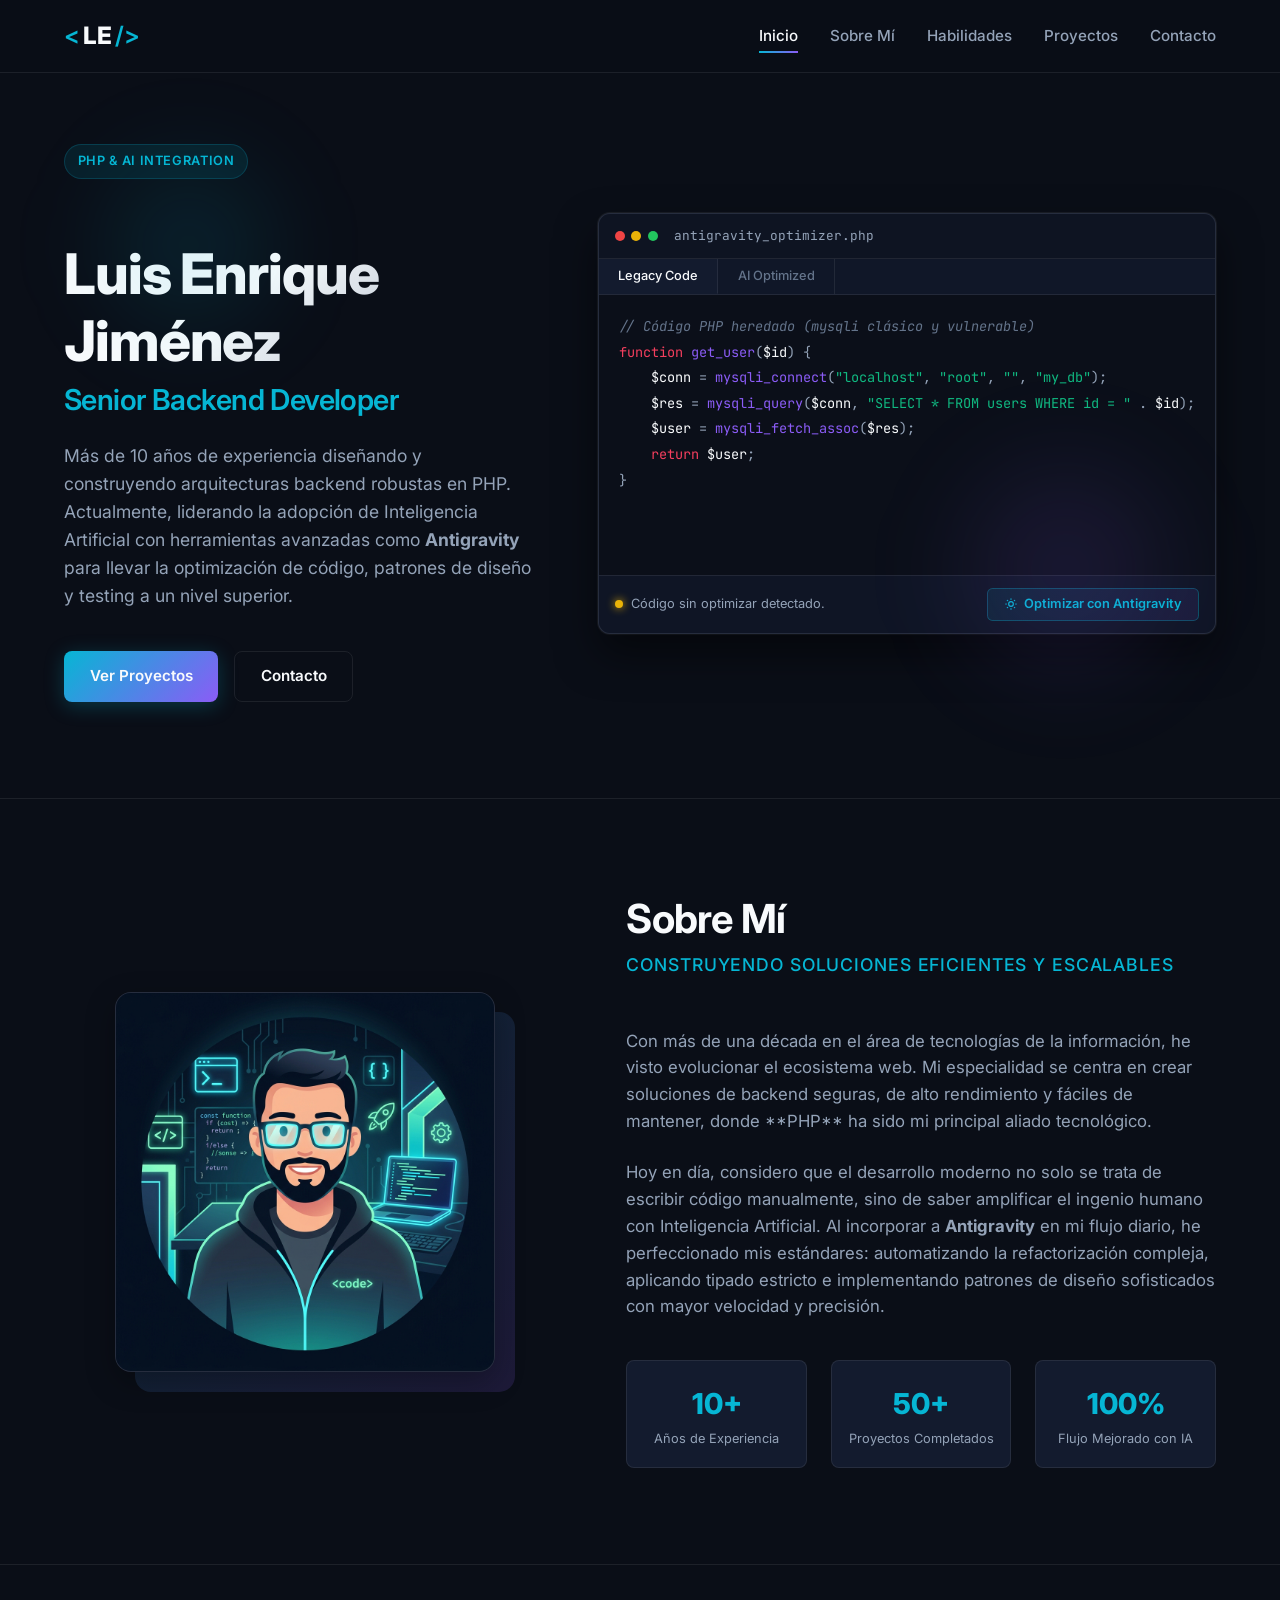
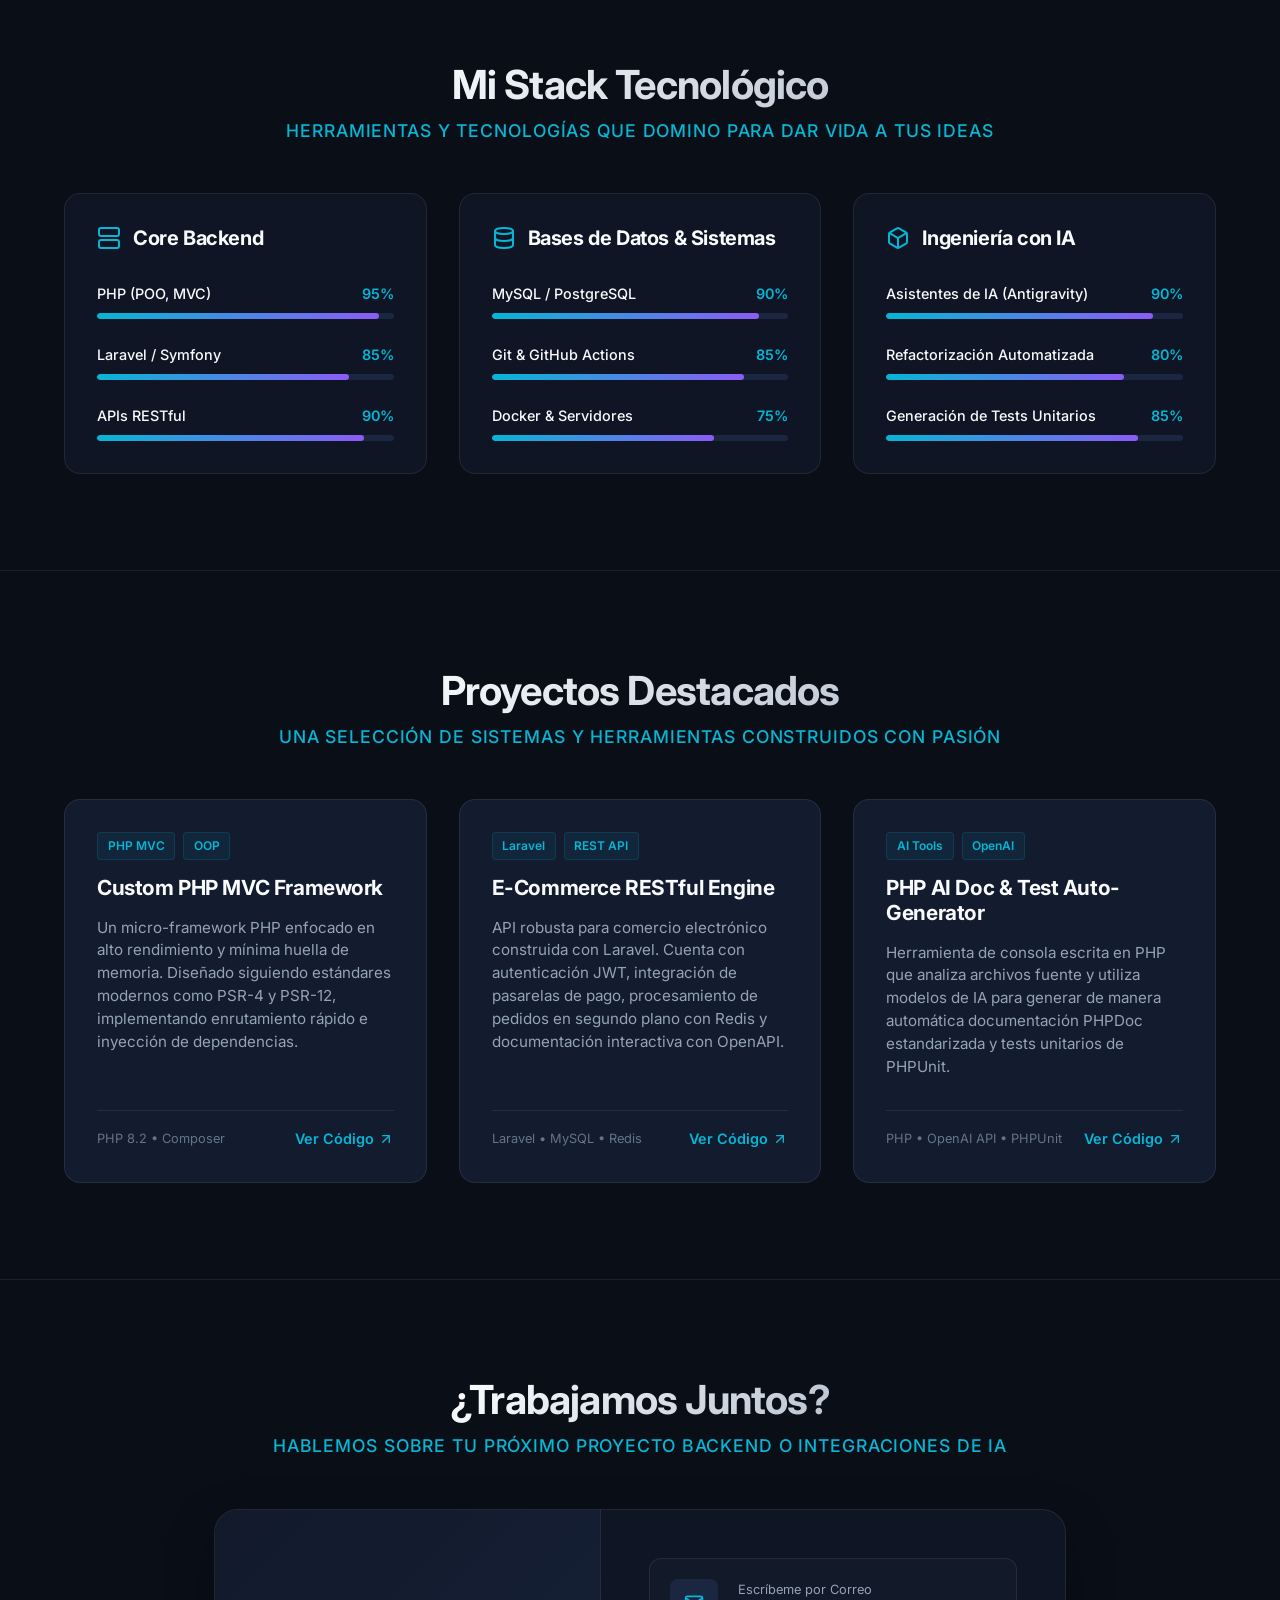
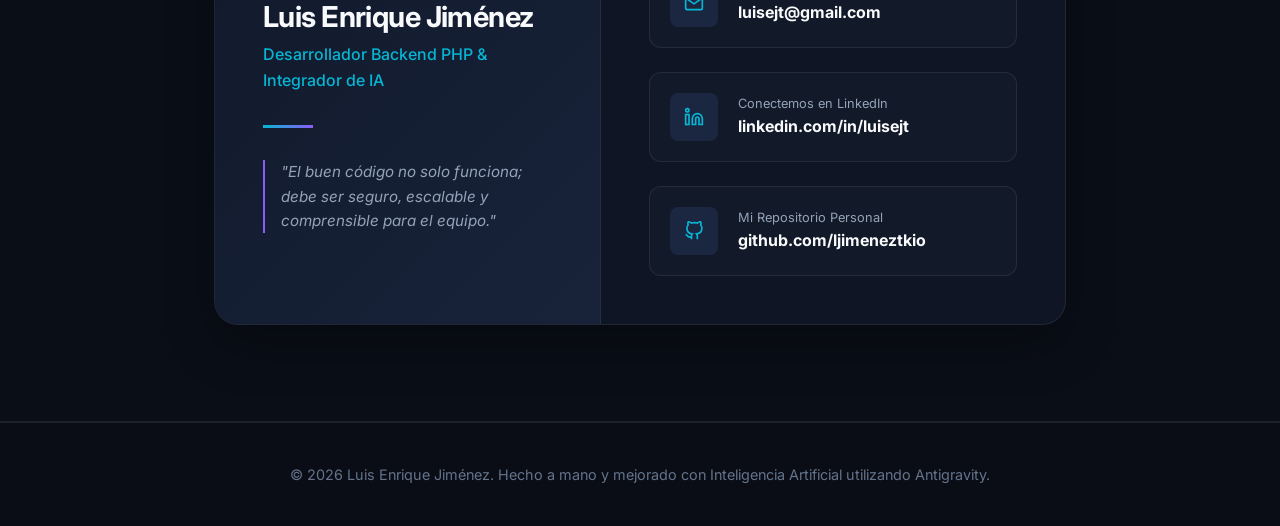
==== commit 4d27c2a2: "Revert "Proyecto amorcita" This reverts commit 86ef656de3798028ebdf7fc0259a9aba0f6fc9a6." ====
--- a/index.html
+++ b/index.html
@@ -2,149 +2,448 @@
 <html lang="es">
 
 <head>
-  <meta charset="UTF-8" />
-  <meta name="viewport" content="width=device-width, initial-scale=1.0" />
-  <meta name="description" content="Acceso especial — solo para ti." />
-  <title>Acceso Especial 💚</title>
-  <link rel="preconnect" href="https://fonts.googleapis.com" />
-  <link rel="preconnect" href="https://fonts.gstatic.com" crossorigin />
+  <meta charset="UTF-8">
+  <meta name="viewport" content="width=device-width, initial-scale=1.0">
+  <meta name="description"
+    content="Luis Enrique Jiménez - Programador Senior de Backend especializado en PHP. Descubre cómo utilizo la Inteligencia Artificial (Antigravity) para mejorar y optimizar mi código.">
+  <meta name="author" content="Luis Enrique Jiménez">
+  <title>Luis Enrique Jiménez | Senior PHP Developer & AI-Enhanced Programmer</title>
+  <!-- Google Fonts -->
+  <link rel="preconnect" href="https://fonts.googleapis.com">
+  <link rel="preconnect" href="https://fonts.gstatic.com" crossorigin>
   <link
-    href="https://fonts.googleapis.com/css2?family=Playfair+Display:ital,wght@0,400;0,600;1,400&family=Lato:wght@300;400;700&display=swap"
-    rel="stylesheet" />
-  <link rel="stylesheet" href="password.css" />
+    href="https://fonts.googleapis.com/css2?family=Inter:wght@300;400;500;600;700;800&family=JetBrains+Mono:wght@400;500;700&display=swap"
+    rel="stylesheet">
+  <!-- Stylesheets -->
+  <link rel="stylesheet" href="css/normalize.css">
+  <link rel="stylesheet" href="css/main.css">
+  <!-- JavaScript -->
+  <script defer src="js/main.js"></script>
 </head>
 
 <body>
-
-  <!-- Partículas decorativas -->
-  <div class="particles" aria-hidden="true">
-    <span>💚</span><span>💚</span><span>💚</span>
-    <span>💚</span><span>💚</span><span>💚</span>
-    <span>💚</span><span>💚</span><span>💚</span>
-  </div>
-
-  <main class="login-wrapper">
-
-    <div class="login-card" id="login-card">
-
-      <!-- Ícono de candado animado -->
-      <div class="lock-icon" id="lock-icon" aria-hidden="true">🔒</div>
-
-      <h1 class="login-title">Acceso Especial</h1>
-      <p class="login-subtitle">Solo para alguien muy especial 💚</p>
-
-      <form class="login-form" id="login-form" autocomplete="off" novalidate>
-
-        <label class="form-label" for="secret-input">
-          Objeto con el que te pegué sin intención el otro día:
-        </label>
-
-        <div class="input-wrapper">
-          <input type="text" id="secret-input" class="form-input" placeholder="Escribe aquí…"
-            aria-describedby="error-msg" autofocus />
-          <span class="input-icon">🔑</span>
-        </div>
-
-        <p class="error-msg" id="error-msg" role="alert" aria-live="polite"></p>
-
-        <button type="submit" class="submit-btn" id="submit-btn">
-          <span class="btn-text">Abrir 💚</span>
-          <span class="btn-loader" aria-hidden="true"></span>
-        </button>
-
-      </form>
-
+  <!-- Header / Navigation -->
+  <header id="main-header">
+    <div class="container nav-container">
+      <a href="#hero" class="logo" id="nav-logo">
+        <span class="logo-bracket">&lt;</span>LE<span class="logo-bracket">/&gt;</span>
+      </a>
+      <nav id="navbar">
+        <ul>
+          <li><a href="#hero" class="nav-link active" id="link-hero">Inicio</a></li>
+          <li><a href="#about" class="nav-link" id="link-about">Sobre Mí</a></li>
+          <li><a href="#skills" class="nav-link" id="link-skills">Habilidades</a></li>
+          <li><a href="#projects" class="nav-link" id="link-projects">Proyectos</a></li>
+          <li><a href="#contact" class="nav-link" id="link-contact">Contacto</a></li>
+        </ul>
+      </nav>
+      <button class="mobile-nav-toggle" id="mobile-toggle" aria-label="Abrir menú de navegación">
+        <span class="hamburger"></span>
+      </button>
     </div>
-
-    <!-- Pantalla de éxito (oculta al inicio) -->
-    <div class="success-screen" id="success-screen" aria-hidden="true">
-      <div class="success-icon">💚</div>
-      <h2 class="success-title">¡Correcto, bichita! 🎉</h2>
-      <p class="success-sub">Abriendo tus mensajes…</p>
-      <div class="progress-bar-wrap">
-        <div class="progress-bar" id="progress-bar"></div>
+  </header>
+
+  <main>
+    <!-- Hero Section -->
+    <section id="hero" class="hero-section">
+      <div class="container hero-container">
+        <div class="hero-content">
+          <div class="badge" id="hero-badge">PHP &amp; AI Integration</div>
+          <h1 id="hero-name">Luis Enrique Jiménez</h1>
+          <h2 id="hero-title">Senior Backend Developer</h2>
+          <p id="hero-intro" class="lead-text">
+            Más de 10 años de experiencia diseñando y construyendo arquitecturas backend robustas en PHP. Actualmente,
+            liderando la adopción de Inteligencia Artificial con herramientas avanzadas como
+            <strong>Antigravity</strong> para llevar la optimización de código, patrones de diseño y testing a un nivel
+            superior.
+          </p>
+          <div class="hero-actions">
+            <a href="#projects" class="btn btn-primary" id="btn-view-work">Ver Proyectos</a>
+            <a href="#contact" class="btn btn-secondary" id="btn-go-contact">Contacto</a>
+          </div>
+        </div>
+
+        <!-- Interactive Terminal Simulator -->
+        <div class="hero-visual">
+          <div class="terminal-window" id="php-terminal">
+            <div class="terminal-header">
+              <div class="terminal-dots">
+                <span class="dot red"></span>
+                <span class="dot yellow"></span>
+                <span class="dot green"></span>
+              </div>
+              <span class="terminal-title">antigravity_optimizer.php</span>
+              <div class="terminal-spacer"></div>
+            </div>
+
+            <div class="terminal-tabs">
+              <button class="terminal-tab active" id="tab-legacy">Legacy Code</button>
+              <button class="terminal-tab" id="tab-optimized" disabled>AI Optimized</button>
+            </div>
+
+            <div class="terminal-body">
+              <pre><code id="terminal-code" class="language-php">// Cargando código PHP heredado...</code></pre>
+            </div>
+
+            <div class="terminal-footer">
+              <div class="terminal-status" id="terminal-status-text">
+                <span class="status-indicator yellow" id="status-light"></span>
+                <span id="status-message">Código sin optimizar detectado.</span>
+              </div>
+              <button class="btn btn-terminal" id="btn-improve-code">
+                <svg width="14" height="14" viewBox="0 0 24 24" fill="none" stroke="currentColor" stroke-width="2"
+                  stroke-linecap="round" stroke-linejoin="round">
+                  <path
+                    d="M12 3v1m0 16v1m9-9h-1M4 12H3m15.364-6.364l-.707.707M6.343 17.657l-.707.707m0-12.728l.707.707m11.314 11.314l.707.707M12 8a4 4 0 1 0 0 8 4 4 0 0 0 0-8z" />
+                </svg>
+                Optimizar con Antigravity
+              </button>
+            </div>
+          </div>
+        </div>
       </div>
+    </section>
+
+    <!-- About Me Section -->
+    <section id="about" class="about-section">
+      <div class="container about-container">
+        <div class="about-image-wrapper">
+          <img src="src/avatar.png" alt="Ilustración de Luis Enrique Jiménez en su área de trabajo" class="about-image"
+            id="img-avatar">
+          <div class="image-backdrop"></div>
+        </div>
+        <div class="about-content">
+          <h2 id="about-heading" class="section-title">Sobre Mí</h2>
+          <p class="section-subtitle">Construyendo soluciones eficientes y escalables</p>
+          <div class="about-text">
+            <p>
+              Con más de una década en el área de tecnologías de la información, he visto evolucionar el ecosistema web.
+              Mi especialidad se centra en crear soluciones de backend seguras, de alto rendimiento y fáciles de
+              mantener, donde **PHP** ha sido mi principal aliado tecnológico.
+            </p>
+            <p>
+              Hoy en día, considero que el desarrollo moderno no solo se trata de escribir código manualmente, sino de
+              saber amplificar el ingenio humano con Inteligencia Artificial. Al incorporar a
+              <strong>Antigravity</strong> en mi flujo diario, he perfeccionado mis estándares: automatizando la
+              refactorización compleja, aplicando tipado estricto e implementando patrones de diseño sofisticados con
+              mayor velocidad y precisión.
+            </p>
+          </div>
+          <div class="about-stats">
+            <div class="stat-card" id="stat-years">
+              <span class="stat-number">10+</span>
+              <span class="stat-label">Años de Experiencia</span>
+            </div>
+            <div class="stat-card" id="stat-projects">
+              <span class="stat-number">50+</span>
+              <span class="stat-label">Proyectos Completados</span>
+            </div>
+            <div class="stat-card" id="stat-ai">
+              <span class="stat-number">100%</span>
+              <span class="stat-label">Flujo Mejorado con IA</span>
+            </div>
+          </div>
+        </div>
+      </div>
+    </section>
+
+    <!-- Skills Section -->
+    <section id="skills" class="skills-section">
+      <div class="container">
+        <h2 id="skills-heading" class="section-title text-center">Mi Stack Tecnológico</h2>
+        <p class="section-subtitle text-center">Herramientas y tecnologías que domino para dar vida a tus ideas</p>
+
+        <div class="skills-grid">
+          <!-- Backend -->
+          <div class="skills-category-card" id="skill-cat-backend">
+            <div class="category-header">
+              <svg width="24" height="24" viewBox="0 0 24 24" fill="none" stroke="currentColor" stroke-width="2">
+                <rect x="2" y="2" width="20" height="8" rx="2" ry="2" />
+                <rect x="2" y="14" width="20" height="8" rx="2" ry="2" />
+                <line x1="6" y1="6" x2="6.01" y2="6" />
+                <line x1="6" y1="18" x2="6.01" y2="18" />
+              </svg>
+              <h3>Core Backend</h3>
+            </div>
+            <ul class="skills-list">
+              <li>
+                <div class="skill-info">
+                  <span class="skill-name">PHP (POO, MVC)</span>
+                  <span class="skill-percent">95%</span>
+                </div>
+                <div class="skill-progress-bar">
+                  <div class="skill-progress" style="width: 95%"></div>
+                </div>
+              </li>
+              <li>
+                <div class="skill-info">
+                  <span class="skill-name">Laravel / Symfony</span>
+                  <span class="skill-percent">85%</span>
+                </div>
+                <div class="skill-progress-bar">
+                  <div class="skill-progress" style="width: 85%"></div>
+                </div>
+              </li>
+              <li>
+                <div class="skill-info">
+                  <span class="skill-name">APIs RESTful</span>
+                  <span class="skill-percent">90%</span>
+                </div>
+                <div class="skill-progress-bar">
+                  <div class="skill-progress" style="width: 90%"></div>
+                </div>
+              </li>
+            </ul>
+          </div>
+
+          <!-- Databases & Tools -->
+          <div class="skills-category-card" id="skill-cat-db">
+            <div class="category-header">
+              <svg width="24" height="24" viewBox="0 0 24 24" fill="none" stroke="currentColor" stroke-width="2">
+                <ellipse cx="12" cy="5" rx="9" ry="3" />
+                <path d="M3 5v14c0 1.66 4 3 9 3s9-1.34 9-3V5" />
+                <path d="M3 12c0 1.66 4 3 9 3s9-1.34 9-3" />
+              </svg>
+              <h3>Bases de Datos &amp; Sistemas</h3>
+            </div>
+            <ul class="skills-list">
+              <li>
+                <div class="skill-info">
+                  <span class="skill-name">MySQL / PostgreSQL</span>
+                  <span class="skill-percent">90%</span>
+                </div>
+                <div class="skill-progress-bar">
+                  <div class="skill-progress" style="width: 90%"></div>
+                </div>
+              </li>
+              <li>
+                <div class="skill-info">
+                  <span class="skill-name">Git &amp; GitHub Actions</span>
+                  <span class="skill-percent">85%</span>
+                </div>
+                <div class="skill-progress-bar">
+                  <div class="skill-progress" style="width: 85%"></div>
+                </div>
+              </li>
+              <li>
+                <div class="skill-info">
+                  <span class="skill-name">Docker &amp; Servidores</span>
+                  <span class="skill-percent">75%</span>
+                </div>
+                <div class="skill-progress-bar">
+                  <div class="skill-progress" style="width: 75%"></div>
+                </div>
+              </li>
+            </ul>
+          </div>
+
+          <!-- AI & Modern Engineering -->
+          <div class="skills-category-card" id="skill-cat-ai">
+            <div class="category-header">
+              <svg width="24" height="24" viewBox="0 0 24 24" fill="none" stroke="currentColor" stroke-width="2">
+                <path
+                  d="M21 16V8a2 2 0 0 0-1-1.73l-7-4a2 2 0 0 0-2 0l-7 4A2 2 0 0 0 3 8v8a2 2 0 0 0 1 1.73l7 4a2 2 0 0 0 2 0l7-4A2 2 0 0 0 21 16z" />
+                <polyline points="3.27 6.96 12 12.01 20.73 6.96" />
+                <line x1="12" y1="22.08" x2="12" y2="12" />
+              </svg>
+              <h3>Ingeniería con IA</h3>
+            </div>
+            <ul class="skills-list">
+              <li>
+                <div class="skill-info">
+                  <span class="skill-name">Asistentes de IA (Antigravity)</span>
+                  <span class="skill-percent">90%</span>
+                </div>
+                <div class="skill-progress-bar">
+                  <div class="skill-progress" style="width: 90%"></div>
+                </div>
+              </li>
+              <li>
+                <div class="skill-info">
+                  <span class="skill-name">Refactorización Automatizada</span>
+                  <span class="skill-percent">80%</span>
+                </div>
+                <div class="skill-progress-bar">
+                  <div class="skill-progress" style="width: 80%"></div>
+                </div>
+              </li>
+              <li>
+                <div class="skill-info">
+                  <span class="skill-name">Generación de Tests Unitarios</span>
+                  <span class="skill-percent">85%</span>
+                </div>
+                <div class="skill-progress-bar">
+                  <div class="skill-progress" style="width: 85%"></div>
+                </div>
+              </li>
+            </ul>
+          </div>
+        </div>
+      </div>
+    </section>
+
+    <!-- Projects Section -->
+    <section id="projects" class="projects-section">
+      <div class="container">
+        <h2 id="projects-heading" class="section-title text-center">Proyectos Destacados</h2>
+        <p class="section-subtitle text-center">Una selección de sistemas y herramientas construidos con pasión</p>
+
+        <div class="projects-grid">
+          <!-- Project 1 -->
+          <article class="project-card" id="project-mvc">
+            <div class="project-content">
+              <div class="project-meta">
+                <span class="project-tag">PHP MVC</span>
+                <span class="project-tag">OOP</span>
+              </div>
+              <h3 class="project-title">Custom PHP MVC Framework</h3>
+              <p class="project-desc">
+                Un micro-framework PHP enfocado en alto rendimiento y mínima huella de memoria. Diseñado siguiendo
+                estándares modernos como PSR-4 y PSR-12, implementando enrutamiento rápido e inyección de dependencias.
+              </p>
+              <div class="project-footer">
+                <span class="project-tech">PHP 8.2 • Composer</span>
+                <a href="https://github.com/ljimeneztkio" target="_blank" rel="noopener" class="project-link"
+                  id="link-proj-mvc">
+                  Ver Código
+                  <svg width="16" height="16" viewBox="0 0 24 24" fill="none" stroke="currentColor" stroke-width="2"
+                    stroke-linecap="round" stroke-linejoin="round">
+                    <line x1="7" y1="17" x2="17" y2="7" />
+                    <polyline points="7 7 17 7 17 17" />
+                  </svg>
+                </a>
+              </div>
+            </div>
+          </article>
+
+          <!-- Project 2 -->
+          <article class="project-card" id="project-api">
+            <div class="project-content">
+              <div class="project-meta">
+                <span class="project-tag">Laravel</span>
+                <span class="project-tag">REST API</span>
+              </div>
+              <h3 class="project-title">E-Commerce RESTful Engine</h3>
+              <p class="project-desc">
+                API robusta para comercio electrónico construida con Laravel. Cuenta con autenticación JWT, integración
+                de pasarelas de pago, procesamiento de pedidos en segundo plano con Redis y documentación interactiva
+                con OpenAPI.
+              </p>
+              <div class="project-footer">
+                <span class="project-tech">Laravel • MySQL • Redis</span>
+                <a href="https://github.com/ljimeneztkio" target="_blank" rel="noopener" class="project-link"
+                  id="link-proj-api">
+                  Ver Código
+                  <svg width="16" height="16" viewBox="0 0 24 24" fill="none" stroke="currentColor" stroke-width="2"
+                    stroke-linecap="round" stroke-linejoin="round">
+                    <line x1="7" y1="17" x2="17" y2="7" />
+                    <polyline points="7 7 17 7 17 17" />
+                  </svg>
+                </a>
+              </div>
+            </div>
+          </article>
+
+          <!-- Project 3 -->
+          <article class="project-card" id="project-ai">
+            <div class="project-content">
+              <div class="project-meta">
+                <span class="project-tag">AI Tools</span>
+                <span class="project-tag">OpenAI</span>
+              </div>
+              <h3 class="project-title">PHP AI Doc &amp; Test Auto-Generator</h3>
+              <p class="project-desc">
+                Herramienta de consola escrita en PHP que analiza archivos fuente y utiliza modelos de IA para generar
+                de manera automática documentación PHPDoc estandarizada y tests unitarios de PHPUnit.
+              </p>
+              <div class="project-footer">
+                <span class="project-tech">PHP • OpenAI API • PHPUnit</span>
+                <a href="https://github.com/ljimeneztkio" target="_blank" rel="noopener" class="project-link"
+                  id="link-proj-ai">
+                  Ver Código
+                  <svg width="16" height="16" viewBox="0 0 24 24" fill="none" stroke="currentColor" stroke-width="2"
+                    stroke-linecap="round" stroke-linejoin="round">
+                    <line x1="7" y1="17" x2="17" y2="7" />
+                    <polyline points="7 7 17 7 17 17" />
+                  </svg>
+                </a>
+              </div>
+            </div>
+          </article>
+        </div>
+      </div>
+    </section>
+
+    <!-- Contact Section -->
+    <section id="contact" class="contact-section">
+      <div class="container contact-container">
+        <h2 id="contact-heading" class="section-title text-center">¿Trabajamos Juntos?</h2>
+        <p class="section-subtitle text-center">Hablemos sobre tu próximo proyecto backend o integraciones de IA</p>
+
+        <div class="contact-card">
+          <div class="contact-info-block">
+            <h3>Luis Enrique Jiménez</h3>
+            <p class="contact-desc">Desarrollador Backend PHP &amp; Integrador de IA</p>
+            <div class="contact-divider"></div>
+            <p class="contact-quote">"El buen código no solo funciona; debe ser seguro, escalable y comprensible para el
+              equipo."</p>
+          </div>
+
+          <div class="contact-links-block">
+            <a href="mailto:luisejt@example.com" class="contact-btn" id="contact-email">
+              <div class="icon-wrapper">
+                <svg width="20" height="20" viewBox="0 0 24 24" fill="none" stroke="currentColor" stroke-width="2">
+                  <path d="M4 4h16c1.1 0 2 .9 2 2v12c0 1.1-.9 2-2 2H4c-1.1 0-2-.9-2-2V6c0-1.1.9-2 2-2z" />
+                  <polyline points="22,6 12,13 2,6" />
+                </svg>
+              </div>
+              <div class="contact-text">
+                <span>Escríbeme por Correo</span>
+                <strong>luisejt@gmail.com</strong>
+              </div>
+            </a>
+
+            <a href="https://www.linkedin.com/in/luisejt/" target="_blank" rel="noopener" class="contact-btn"
+              id="contact-linkedin">
+              <div class="icon-wrapper">
+                <svg width="20" height="20" viewBox="0 0 24 24" fill="none" stroke="currentColor" stroke-width="2">
+                  <path d="M16 8a6 6 0 0 1 6 6v7h-4v-7a2 2 0 0 0-2-2 2 2 0 0 0-2 2v7h-4v-7a6 6 0 0 1 6-6z" />
+                  <rect x="2" y="9" width="4" height="12" />
+                  <circle cx="4" cy="4" r="2" />
+                </svg>
+              </div>
+              <div class="contact-text">
+                <span>Conectemos en LinkedIn</span>
+                <strong>linkedin.com/in/luisejt</strong>
+              </div>
+            </a>
+
+            <a href="https://github.com/ljimeneztkio" target="_blank" rel="noopener" class="contact-btn"
+              id="contact-github">
+              <div class="icon-wrapper">
+                <svg width="20" height="20" viewBox="0 0 24 24" fill="none" stroke="currentColor" stroke-width="2">
+                  <path
+                    d="M9 19c-5 1.5-5-2.5-7-3m14 6v-3.87a3.37 3.37 0 0 0-.94-2.61c3.14-.35 6.44-1.54 6.44-7A5.44 5.44 0 0 0 20 4.77 5.07 5.07 0 0 0 19.91 1S18.73.65 16 2.48a13.38 13.38 0 0 0-7 0C6.27.65 5.09 1 5.09 1A5.07 5.07 0 0 0 5 4.77a5.44 5.44 0 0 0-1.5 3.78c0 5.42 3.3 6.61 6.44 7A3.37 3.37 0 0 0 9 18.13V22" />
+                </svg>
+              </div>
+              <div class="contact-text">
+                <span>Mi Repositorio Personal</span>
+                <strong>github.com/ljimeneztkio</strong>
+              </div>
+            </a>
+          </div>
+        </div>
+      </div>
+    </section>
+  </main>
+
+  <!-- Footer -->
+  <footer id="main-footer">
+    <div class="container footer-container">
+      <p>&copy; 2026 Luis Enrique Jiménez. Hecho a mano y mejorado con Inteligencia Artificial utilizando Antigravity.
+      </p>
     </div>
-
-  </main>
-
-  <script>
-    const SECRET = 'ramita';
-
-    const form = document.getElementById('login-form');
-    const input = document.getElementById('secret-input');
-    const errorMsg = document.getElementById('error-msg');
-    const lockIcon = document.getElementById('lock-icon');
-    const loginCard = document.getElementById('login-card');
-    const successSc = document.getElementById('success-screen');
-    const progressBar = document.getElementById('progress-bar');
-
-    form.addEventListener('submit', function (e) {
-      e.preventDefault();
-
-      const value = input.value.trim().toLowerCase();
-
-      if (value === SECRET) {
-        // Limpiar error
-        errorMsg.textContent = '';
-        input.classList.remove('input-error');
-
-        // Animación de unlock
-        lockIcon.textContent = '🔓';
-        lockIcon.classList.add('unlocked');
-
-        // Fade out card → fade in success
-        setTimeout(function () {
-          loginCard.classList.add('card-fade-out');
-        }, 300);
-
-        setTimeout(function () {
-          loginCard.style.display = 'none';
-          successSc.style.display = 'flex';
-          successSc.setAttribute('aria-hidden', 'false');
-          successSc.classList.add('success-visible');
-
-          // Animación barra de progreso → redirect
-          progressBar.style.width = '100%';
-        }, 900);
-
-        setTimeout(function () {
-          window.location.href = 'amorcita.html';
-        }, 2400);
-
-      } else {
-        // Contraseña incorrecta
-        input.classList.add('input-error');
-        input.value = '';
-
-        errorMsg.textContent = '¡Eso no es! Piénsalo bien… 💭';
-
-        // Efecto shake en la tarjeta
-        loginCard.classList.remove('shake');
-        void loginCard.offsetWidth; // reflow para reiniciar animación
-        loginCard.classList.add('shake');
-
-        // Ícono de candado sacude
-        lockIcon.textContent = '🔒';
-        lockIcon.classList.remove('unlocked');
-
-        // Quitar el error después de un momento
-        setTimeout(function () {
-          input.classList.remove('input-error');
-          errorMsg.textContent = '';
-        }, 2500);
-      }
-    });
-
-    // Limpiar error al escribir
-    input.addEventListener('input', function () {
-      if (input.classList.contains('input-error')) {
-        input.classList.remove('input-error');
-        errorMsg.textContent = '';
-      }
-    });
-  </script>
-
+  </footer>
 </body>
 
 </html>
--- a/css/main.css
+++ b/css/main.css
@@ -0,0 +1,1028 @@
+/* Custom CSS Design System - Luis Enrique Jiménez Portfolio */
+
+:root {
+  /* Colors */
+  --bg-primary: #0a0e17;
+  --bg-secondary: #131b2e;
+  --bg-tertiary: #1b2641;
+  --accent-cyan: #06b6d4;
+  --accent-emerald: #10b981;
+  --accent-violet: #8b5cf6;
+  --text-primary: #f8fafc;
+  --text-secondary: #94a3b8;
+  --text-muted: #64748b;
+  --border-light: rgba(255, 255, 255, 0.08);
+  --border-glow: rgba(6, 182, 212, 0.2);
+  --card-glass: rgba(19, 27, 46, 0.6);
+
+  /* Fonts */
+  --font-sans: 'Inter', system-ui, -apple-system, sans-serif;
+  --font-mono: 'JetBrains Mono', monospace;
+
+  /* Transitions */
+  --transition-fast: 0.2s cubic-bezier(0.4, 0, 0.2, 1);
+  --transition-normal: 0.3s cubic-bezier(0.4, 0, 0.2, 1);
+  --transition-slow: 0.5s cubic-bezier(0.4, 0, 0.2, 1);
+}
+
+/* Global Reset & Base Styles */
+* {
+  box-sizing: border-box;
+  margin: 0;
+  padding: 0;
+}
+
+html {
+  scroll-behavior: smooth;
+  font-size: 16px;
+}
+
+body {
+  background-color: var(--bg-primary);
+  color: var(--text-primary);
+  font-family: var(--font-sans);
+  line-height: 1.6;
+  overflow-x: hidden;
+  -webkit-font-smoothing: antialiased;
+}
+
+/* Utility Containers & Typography */
+.container {
+  width: 100%;
+  max-width: 1200px;
+  margin: 0 auto;
+  padding: 0 1.5rem;
+}
+
+h1, h2, h3, h4 {
+  font-weight: 700;
+  letter-spacing: -0.02em;
+  line-height: 1.2;
+}
+
+a {
+  color: inherit;
+  text-decoration: none;
+  transition: var(--transition-fast);
+}
+
+img {
+  max-width: 100%;
+  display: block;
+}
+
+/* Scrollbar */
+::-webkit-scrollbar {
+  width: 8px;
+}
+::-webkit-scrollbar-track {
+  background: var(--bg-primary);
+}
+::-webkit-scrollbar-thumb {
+  background: var(--bg-tertiary);
+  border-radius: 4px;
+}
+::-webkit-scrollbar-thumb:hover {
+  background: var(--accent-cyan);
+}
+
+/* Section Common Layouts */
+section {
+  padding: 6rem 0;
+  border-bottom: 1px solid var(--border-light);
+}
+
+.section-title {
+  font-size: 2.5rem;
+  margin-bottom: 0.5rem;
+  background: linear-gradient(135deg, var(--text-primary) 30%, var(--text-secondary));
+  -webkit-background-clip: text;
+  -webkit-text-fill-color: transparent;
+}
+
+.section-subtitle {
+  font-size: 1.1rem;
+  color: var(--accent-cyan);
+  font-weight: 500;
+  margin-bottom: 3rem;
+  text-transform: uppercase;
+  letter-spacing: 0.05em;
+}
+
+.text-center {
+  text-align: center;
+}
+
+/* Header & Glassmorphic Navigation */
+#main-header {
+  position: fixed;
+  top: 0;
+  left: 0;
+  width: 100%;
+  z-index: 100;
+  backdrop-filter: blur(12px);
+  -webkit-backdrop-filter: blur(12px);
+  background-color: rgba(10, 14, 23, 0.75);
+  border-bottom: 1px solid var(--border-light);
+  transition: var(--transition-normal);
+}
+
+.nav-container {
+  display: flex;
+  justify-content: space-between;
+  align-items: center;
+  height: 4.5rem;
+}
+
+.logo {
+  font-size: 1.5rem;
+  font-weight: 800;
+  color: var(--text-primary);
+  display: flex;
+  align-items: center;
+  gap: 0.2rem;
+}
+
+.logo-bracket {
+  color: var(--accent-cyan);
+  font-weight: 600;
+  transition: var(--transition-fast);
+}
+
+.logo:hover .logo-bracket {
+  color: var(--accent-violet);
+}
+
+#navbar ul {
+  display: flex;
+  list-style: none;
+  gap: 2rem;
+}
+
+.nav-link {
+  font-size: 0.95rem;
+  font-weight: 500;
+  color: var(--text-secondary);
+  position: relative;
+  padding: 0.5rem 0;
+}
+
+.nav-link::after {
+  content: '';
+  position: absolute;
+  bottom: 0;
+  left: 0;
+  width: 0;
+  height: 2px;
+  background: linear-gradient(90deg, var(--accent-cyan), var(--accent-violet));
+  transition: var(--transition-normal);
+}
+
+.nav-link:hover,
+.nav-link.active {
+  color: var(--text-primary);
+}
+
+.nav-link.active::after,
+.nav-link:hover::after {
+  width: 100%;
+}
+
+.mobile-nav-toggle {
+  display: none;
+  background: none;
+  border: none;
+  cursor: pointer;
+  padding: 0.5rem;
+}
+
+.hamburger {
+  display: block;
+  width: 24px;
+  height: 2px;
+  background-color: var(--text-primary);
+  position: relative;
+  transition: var(--transition-normal);
+}
+
+.hamburger::before,
+.hamburger::after {
+  content: '';
+  position: absolute;
+  width: 24px;
+  height: 2px;
+  background-color: var(--text-primary);
+  transition: var(--transition-normal);
+}
+
+.hamburger::before { top: -6px; }
+.hamburger::after { bottom: -6px; }
+
+/* Buttons */
+.btn {
+  display: inline-flex;
+  align-items: center;
+  justify-content: center;
+  padding: 0.8rem 1.6rem;
+  font-size: 0.95rem;
+  font-weight: 600;
+  border-radius: 0.5rem;
+  cursor: pointer;
+  transition: var(--transition-normal);
+}
+
+.btn-primary {
+  background: linear-gradient(135deg, var(--accent-cyan), var(--accent-violet));
+  color: var(--text-primary);
+  border: none;
+  box-shadow: 0 4px 20px rgba(6, 182, 212, 0.25);
+}
+
+.btn-primary:hover {
+  transform: translateY(-2px);
+  box-shadow: 0 6px 24px rgba(6, 182, 212, 0.4);
+}
+
+.btn-secondary {
+  background-color: transparent;
+  color: var(--text-primary);
+  border: 1px solid var(--border-light);
+}
+
+.btn-secondary:hover {
+  background-color: rgba(255, 255, 255, 0.03);
+  border-color: var(--text-secondary);
+  transform: translateY(-2px);
+}
+
+/* Hero Section */
+.hero-section {
+  padding-top: 9rem;
+  padding-bottom: 6rem;
+  position: relative;
+}
+
+.hero-section::before {
+  content: '';
+  position: absolute;
+  top: 15%;
+  left: 5%;
+  width: 250px;
+  height: 250px;
+  border-radius: 50%;
+  background: radial-gradient(circle, rgba(6, 182, 212, 0.15) 0%, transparent 70%);
+  filter: blur(40px);
+  pointer-events: none;
+}
+
+.hero-section::after {
+  content: '';
+  position: absolute;
+  bottom: 10%;
+  right: 5%;
+  width: 300px;
+  height: 300px;
+  border-radius: 50%;
+  background: radial-gradient(circle, rgba(139, 92, 246, 0.15) 0%, transparent 70%);
+  filter: blur(40px);
+  pointer-events: none;
+}
+
+.hero-container {
+  display: grid;
+  grid-template-columns: 1.1fr 0.9fr;
+  align-items: center;
+  gap: 4rem;
+}
+
+.badge {
+  display: inline-block;
+  padding: 0.4rem 0.8rem;
+  font-size: 0.8rem;
+  font-weight: 600;
+  text-transform: uppercase;
+  letter-spacing: 0.05em;
+  color: var(--accent-cyan);
+  background-color: rgba(6, 182, 212, 0.1);
+  border: 1px solid rgba(6, 182, 212, 0.2);
+  border-radius: 2rem;
+  margin-bottom: 1.5rem;
+}
+
+#hero-name {
+  font-size: 3.5rem;
+  font-weight: 800;
+  margin-bottom: 0.5rem;
+  background: linear-gradient(135deg, var(--text-primary) 40%, var(--text-secondary));
+  -webkit-background-clip: text;
+  -webkit-text-fill-color: transparent;
+}
+
+#hero-title {
+  font-size: 1.8rem;
+  color: var(--accent-cyan);
+  font-weight: 600;
+  margin-bottom: 1.5rem;
+}
+
+.lead-text {
+  font-size: 1.1rem;
+  color: var(--text-secondary);
+  margin-bottom: 2.5rem;
+  max-width: 580px;
+}
+
+.hero-actions {
+  display: flex;
+  gap: 1rem;
+}
+
+/* Terminal Simulator Styles */
+.hero-visual {
+  width: 100%;
+}
+
+.terminal-window {
+  background-color: var(--bg-secondary);
+  border: 1px solid var(--border-light);
+  border-radius: 0.75rem;
+  overflow: hidden;
+  box-shadow: 0 20px 40px rgba(0, 0, 0, 0.5), 0 0 1px 1px var(--border-light);
+  transition: var(--transition-normal);
+}
+
+.terminal-window:hover {
+  border-color: var(--border-glow);
+  box-shadow: 0 20px 40px rgba(0, 0, 0, 0.5), 0 0 10px rgba(6, 182, 212, 0.15);
+}
+
+.terminal-header {
+  background-color: rgba(10, 14, 23, 0.5);
+  padding: 0.75rem 1rem;
+  display: flex;
+  align-items: center;
+  border-bottom: 1px solid var(--border-light);
+}
+
+.terminal-dots {
+  display: flex;
+  gap: 0.4rem;
+}
+
+.dot {
+  width: 10px;
+  height: 10px;
+  border-radius: 50%;
+}
+
+.dot.red { background-color: #ef4444; }
+.dot.yellow { background-color: #eab308; }
+.dot.green { background-color: #22c55e; }
+
+.terminal-title {
+  font-family: var(--font-mono);
+  font-size: 0.8rem;
+  color: var(--text-secondary);
+  margin-left: 1rem;
+}
+
+.terminal-spacer {
+  flex-grow: 1;
+}
+
+.terminal-tabs {
+  display: flex;
+  background-color: rgba(10, 14, 23, 0.25);
+  border-bottom: 1px solid var(--border-light);
+}
+
+.terminal-tab {
+  background: none;
+  border: none;
+  padding: 0.6rem 1.2rem;
+  font-family: var(--font-sans);
+  font-size: 0.8rem;
+  font-weight: 500;
+  color: var(--text-muted);
+  cursor: pointer;
+  transition: var(--transition-fast);
+  border-right: 1px solid var(--border-light);
+}
+
+.terminal-tab.active {
+  color: var(--text-primary);
+  background-color: var(--bg-secondary);
+  border-bottom: 1px solid var(--bg-secondary);
+}
+
+.terminal-tab:disabled {
+  cursor: not-allowed;
+}
+
+.terminal-body {
+  padding: 1.25rem;
+  height: 280px;
+  overflow-y: auto;
+  background-color: #0b0f19;
+}
+
+#terminal-code {
+  font-family: var(--font-mono);
+  font-size: 0.85rem;
+  color: var(--text-secondary);
+  white-space: pre;
+}
+
+/* Custom code highlighting variables simulated in code generation */
+.keyword { color: #f43f5e; }
+.type { color: #06b6d4; }
+.string { color: #10b981; }
+.comment { color: #64748b; font-style: italic; }
+.variable { color: #f8fafc; }
+.function { color: #8b5cf6; }
+
+.terminal-footer {
+  padding: 0.75rem 1rem;
+  display: flex;
+  justify-content: space-between;
+  align-items: center;
+  background-color: rgba(10, 14, 23, 0.4);
+  border-top: 1px solid var(--border-light);
+}
+
+.terminal-status {
+  display: flex;
+  align-items: center;
+  gap: 0.5rem;
+  font-size: 0.8rem;
+  color: var(--text-secondary);
+}
+
+.status-indicator {
+  width: 8px;
+  height: 8px;
+  border-radius: 50%;
+}
+
+.status-indicator.yellow {
+  background-color: #eab308;
+  box-shadow: 0 0 8px #eab308;
+}
+
+.status-indicator.green {
+  background-color: #22c55e;
+  box-shadow: 0 0 8px #22c55e;
+}
+
+.status-indicator.loading {
+  background-color: var(--accent-cyan);
+  animation: pulse-indicator 1s infinite alternate;
+}
+
+@keyframes pulse-indicator {
+  0% { box-shadow: 0 0 2px var(--accent-cyan); opacity: 0.4; }
+  100% { box-shadow: 0 0 10px var(--accent-cyan); opacity: 1; }
+}
+
+.btn-terminal {
+  background: linear-gradient(135deg, rgba(6, 182, 212, 0.1), rgba(139, 92, 246, 0.1));
+  border: 1px solid rgba(6, 182, 212, 0.3);
+  color: var(--accent-cyan);
+  padding: 0.5rem 1rem;
+  font-size: 0.8rem;
+  font-weight: 600;
+  border-radius: 0.35rem;
+  cursor: pointer;
+  display: flex;
+  align-items: center;
+  gap: 0.4rem;
+  transition: var(--transition-fast);
+}
+
+.btn-terminal:hover:not(:disabled) {
+  background: linear-gradient(135deg, var(--accent-cyan), var(--accent-violet));
+  color: var(--text-primary);
+  border-color: transparent;
+  box-shadow: 0 0 12px rgba(6, 182, 212, 0.3);
+}
+
+.btn-terminal:disabled {
+  opacity: 0.5;
+  cursor: not-allowed;
+}
+
+/* About Me Section */
+.about-container {
+  display: grid;
+  grid-template-columns: 0.9fr 1.1fr;
+  align-items: center;
+  gap: 5rem;
+}
+
+.about-image-wrapper {
+  position: relative;
+  width: 100%;
+  max-width: 380px;
+  margin: 0 auto;
+}
+
+.about-image {
+  width: 100%;
+  border-radius: 1rem;
+  background-color: var(--bg-secondary);
+  border: 1px solid var(--border-light);
+  z-index: 2;
+  position: relative;
+  box-shadow: 0 10px 30px rgba(0, 0, 0, 0.3);
+}
+
+.image-backdrop {
+  position: absolute;
+  top: 20px;
+  left: 20px;
+  right: -20px;
+  bottom: -20px;
+  border-radius: 1rem;
+  background: linear-gradient(135deg, var(--accent-cyan), var(--accent-violet));
+  opacity: 0.15;
+  z-index: 1;
+  pointer-events: none;
+  transition: var(--transition-normal);
+}
+
+.about-image-wrapper:hover .image-backdrop {
+  transform: translate(8px, 8px);
+  opacity: 0.25;
+}
+
+.about-text p {
+  color: var(--text-secondary);
+  font-size: 1.05rem;
+  margin-bottom: 1.5rem;
+}
+
+.about-stats {
+  display: grid;
+  grid-template-columns: repeat(3, 1fr);
+  gap: 1.5rem;
+  margin-top: 2.5rem;
+}
+
+.stat-card {
+  background-color: var(--bg-secondary);
+  border: 1px solid var(--border-light);
+  border-radius: 0.5rem;
+  padding: 1.25rem 1rem;
+  text-align: center;
+  transition: var(--transition-normal);
+}
+
+.stat-card:hover {
+  border-color: var(--border-glow);
+  transform: translateY(-4px);
+}
+
+.stat-number {
+  display: block;
+  font-size: 1.8rem;
+  font-weight: 800;
+  color: var(--accent-cyan);
+  margin-bottom: 0.25rem;
+}
+
+.stat-label {
+  font-size: 0.8rem;
+  color: var(--text-secondary);
+  line-height: 1.2;
+  display: block;
+}
+
+/* Skills Section */
+.skills-grid {
+  display: grid;
+  grid-template-columns: repeat(3, 1fr);
+  gap: 2rem;
+}
+
+.skills-category-card {
+  background-color: var(--card-glass);
+  backdrop-filter: blur(8px);
+  border: 1px solid var(--border-light);
+  border-radius: 1rem;
+  padding: 2rem;
+  transition: var(--transition-normal);
+}
+
+.skills-category-card:hover {
+  transform: translateY(-5px);
+  border-color: var(--border-glow);
+  box-shadow: 0 10px 30px rgba(0, 0, 0, 0.2);
+}
+
+.category-header {
+  display: flex;
+  align-items: center;
+  gap: 0.75rem;
+  margin-bottom: 2rem;
+  color: var(--accent-cyan);
+}
+
+.category-header h3 {
+  font-size: 1.25rem;
+  color: var(--text-primary);
+}
+
+.skills-list {
+  list-style: none;
+  display: flex;
+  flex-direction: column;
+  gap: 1.5rem;
+}
+
+.skill-info {
+  display: flex;
+  justify-content: space-between;
+  margin-bottom: 0.5rem;
+  font-size: 0.9rem;
+}
+
+.skill-name {
+  font-weight: 500;
+  color: var(--text-primary);
+}
+
+.skill-percent {
+  color: var(--accent-cyan);
+  font-weight: 600;
+}
+
+.skill-progress-bar {
+  width: 100%;
+  height: 6px;
+  background-color: var(--bg-tertiary);
+  border-radius: 3px;
+  overflow: hidden;
+}
+
+.skill-progress {
+  height: 100%;
+  border-radius: 3px;
+  background: linear-gradient(90deg, var(--accent-cyan), var(--accent-violet));
+  transition: width 1.5s cubic-bezier(0.1, 1, 0.1, 1);
+}
+
+/* Projects Section */
+.projects-grid {
+  display: grid;
+  grid-template-columns: repeat(3, 1fr);
+  gap: 2rem;
+}
+
+.project-card {
+  background-color: var(--bg-secondary);
+  border: 1px solid var(--border-light);
+  border-radius: 1rem;
+  overflow: hidden;
+  display: flex;
+  flex-direction: column;
+  transition: var(--transition-normal);
+}
+
+.project-card:hover {
+  transform: translateY(-8px);
+  border-color: var(--border-glow);
+  box-shadow: 0 20px 40px rgba(0, 0, 0, 0.3);
+}
+
+.project-content {
+  padding: 2rem;
+  display: flex;
+  flex-direction: column;
+  flex-grow: 1;
+}
+
+.project-meta {
+  display: flex;
+  gap: 0.5rem;
+  margin-bottom: 1rem;
+}
+
+.project-tag {
+  font-size: 0.75rem;
+  font-weight: 600;
+  color: var(--accent-cyan);
+  background-color: rgba(6, 182, 212, 0.08);
+  padding: 0.2rem 0.6rem;
+  border-radius: 0.25rem;
+  border: 1px solid rgba(6, 182, 212, 0.15);
+}
+
+.project-title {
+  font-size: 1.3rem;
+  margin-bottom: 1rem;
+  color: var(--text-primary);
+}
+
+.project-desc {
+  font-size: 0.95rem;
+  color: var(--text-secondary);
+  margin-bottom: 2rem;
+  flex-grow: 1;
+  line-height: 1.5;
+}
+
+.project-footer {
+  display: flex;
+  justify-content: space-between;
+  align-items: center;
+  padding-top: 1rem;
+  border-top: 1px solid var(--border-light);
+}
+
+.project-tech {
+  font-size: 0.8rem;
+  color: var(--text-muted);
+}
+
+.project-link {
+  font-size: 0.9rem;
+  font-weight: 600;
+  color: var(--accent-cyan);
+  display: flex;
+  align-items: center;
+  gap: 0.25rem;
+}
+
+.project-link svg {
+  transition: transform var(--transition-fast);
+}
+
+.project-link:hover {
+  color: var(--text-primary);
+}
+
+.project-link:hover svg {
+  transform: translate(2px, -2px);
+}
+
+/* Contact Section */
+.contact-container {
+  max-width: 900px;
+}
+
+.contact-card {
+  display: grid;
+  grid-template-columns: 1fr 1.2fr;
+  background-color: var(--card-glass);
+  backdrop-filter: blur(12px);
+  -webkit-backdrop-filter: blur(12px);
+  border: 1px solid var(--border-light);
+  border-radius: 1.5rem;
+  overflow: hidden;
+  margin-top: 3rem;
+  box-shadow: 0 20px 50px rgba(0, 0, 0, 0.3);
+}
+
+.contact-info-block {
+  padding: 3rem;
+  background: linear-gradient(135deg, rgba(19, 27, 46, 0.8), rgba(27, 38, 65, 0.8));
+  border-right: 1px solid var(--border-light);
+  display: flex;
+  flex-direction: column;
+  justify-content: center;
+}
+
+.contact-info-block h3 {
+  font-size: 1.8rem;
+  margin-bottom: 0.5rem;
+}
+
+.contact-desc {
+  color: var(--accent-cyan);
+  font-weight: 500;
+  margin-bottom: 2rem;
+}
+
+.contact-divider {
+  width: 50px;
+  height: 3px;
+  background: linear-gradient(90deg, var(--accent-cyan), var(--accent-violet));
+  margin-bottom: 2rem;
+}
+
+.contact-quote {
+  font-style: italic;
+  color: var(--text-secondary);
+  font-size: 0.95rem;
+  border-left: 2px solid var(--accent-violet);
+  padding-left: 1rem;
+}
+
+.contact-links-block {
+  padding: 3rem;
+  display: flex;
+  flex-direction: column;
+  justify-content: center;
+  gap: 1.5rem;
+}
+
+.contact-btn {
+  display: flex;
+  align-items: center;
+  gap: 1.25rem;
+  padding: 1.25rem;
+  background-color: rgba(255, 255, 255, 0.02);
+  border: 1px solid var(--border-light);
+  border-radius: 0.75rem;
+  transition: var(--transition-normal);
+}
+
+.contact-btn:hover {
+  background-color: rgba(6, 182, 212, 0.04);
+  border-color: var(--accent-cyan);
+  transform: translateX(5px);
+}
+
+.icon-wrapper {
+  width: 48px;
+  height: 48px;
+  background-color: var(--bg-tertiary);
+  border-radius: 0.5rem;
+  display: flex;
+  align-items: center;
+  justify-content: center;
+  color: var(--accent-cyan);
+  transition: var(--transition-fast);
+}
+
+.contact-btn:hover .icon-wrapper {
+  background-color: var(--accent-cyan);
+  color: var(--bg-primary);
+  box-shadow: 0 0 15px rgba(6, 182, 212, 0.4);
+}
+
+.contact-text {
+  display: flex;
+  flex-direction: column;
+}
+
+.contact-text span {
+  font-size: 0.8rem;
+  color: var(--text-secondary);
+}
+
+.contact-text strong {
+  font-size: 1rem;
+  color: var(--text-primary);
+}
+
+/* Footer */
+#main-footer {
+  padding: 2.5rem 0;
+  text-align: center;
+  border-top: 1px solid var(--border-light);
+  background-color: rgba(10, 14, 23, 0.9);
+}
+
+.footer-container p {
+  font-size: 0.9rem;
+  color: var(--text-muted);
+}
+
+/* Responsive Styles */
+@media (max-width: 1024px) {
+  .hero-container {
+    grid-template-columns: 1fr;
+    gap: 3rem;
+    text-align: center;
+  }
+  .hero-content {
+    display: flex;
+    flex-direction: column;
+    align-items: center;
+  }
+  .lead-text {
+    margin-left: auto;
+    margin-right: auto;
+  }
+  .hero-actions {
+    justify-content: center;
+  }
+  .skills-grid {
+    grid-template-columns: repeat(2, 1fr);
+  }
+  .projects-grid {
+    grid-template-columns: repeat(2, 1fr);
+  }
+  .about-container {
+    grid-template-columns: 1fr;
+    gap: 3rem;
+  }
+  .about-content {
+    text-align: center;
+  }
+  .about-stats {
+    max-width: 500px;
+    margin-left: auto;
+    margin-right: auto;
+  }
+}
+
+@media (max-width: 768px) {
+  section {
+    padding: 4rem 0;
+  }
+  .section-title {
+    font-size: 2rem;
+  }
+  .section-subtitle {
+    margin-bottom: 2rem;
+  }
+  #hero-name {
+    font-size: 2.5rem;
+  }
+  #hero-title {
+    font-size: 1.4rem;
+  }
+  .mobile-nav-toggle {
+    display: block;
+  }
+  #navbar {
+    position: fixed;
+    top: 4.5rem;
+    left: 100%;
+    width: 100%;
+    height: calc(100vh - 4.5rem);
+    background-color: var(--bg-primary);
+    backdrop-filter: blur(20px);
+    border-top: 1px solid var(--border-light);
+    transition: var(--transition-normal);
+  }
+  #navbar.open {
+    left: 0;
+  }
+  #navbar ul {
+    flex-direction: column;
+    align-items: center;
+    justify-content: center;
+    height: 80%;
+    gap: 2.5rem;
+  }
+  .nav-link {
+    font-size: 1.25rem;
+  }
+  /* Mobile menu open animation */
+  .mobile-nav-toggle.open .hamburger {
+    background-color: transparent;
+  }
+  .mobile-nav-toggle.open .hamburger::before {
+    transform: rotate(45deg);
+    top: 0;
+  }
+  .mobile-nav-toggle.open .hamburger::after {
+    transform: rotate(-45deg);
+    bottom: 0;
+  }
+  .skills-grid {
+    grid-template-columns: 1fr;
+  }
+  .projects-grid {
+    grid-template-columns: 1fr;
+  }
+  .contact-card {
+    grid-template-columns: 1fr;
+  }
+  .contact-info-block {
+    border-right: none;
+    border-bottom: 1px solid var(--border-light);
+    padding: 2rem;
+    text-align: center;
+    align-items: center;
+  }
+  .contact-links-block {
+    padding: 2rem;
+  }
+}
+
+@media (max-width: 480px) {
+  .hero-actions {
+    flex-direction: column;
+    width: 100%;
+    gap: 0.75rem;
+  }
+  .hero-actions .btn {
+    width: 100%;
+  }
+  .about-stats {
+    grid-template-columns: 1fr;
+    gap: 1rem;
+  }
+  .contact-btn {
+    padding: 1rem;
+    gap: 1rem;
+  }
+  .icon-wrapper {
+    width: 40px;
+    height: 40px;
+  }
+}
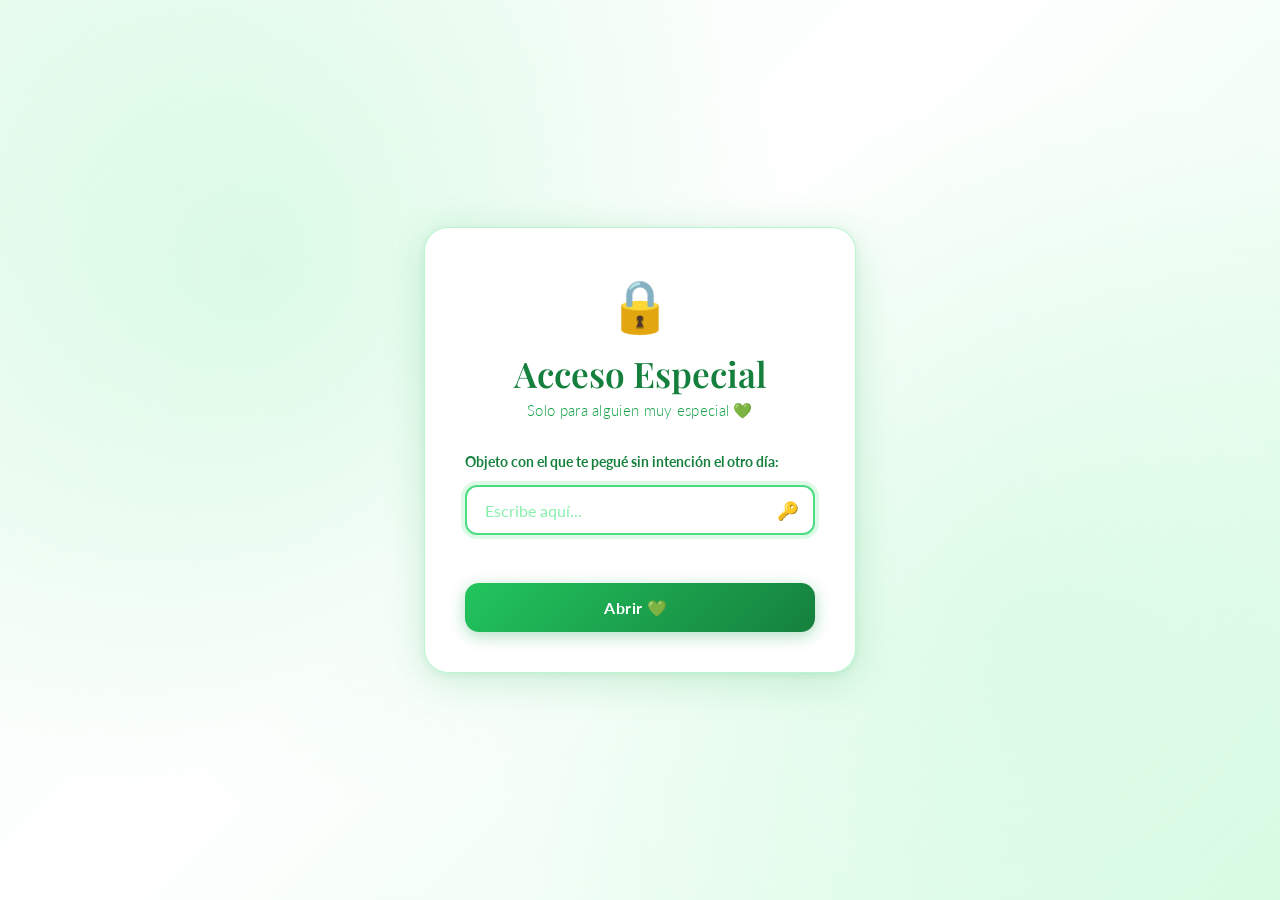
==== commit fcfd42de: "Prueba amorcita" ====
--- a/index.html
+++ b/index.html
@@ -2,448 +2,149 @@
 <html lang="es">
 
 <head>
-  <meta charset="UTF-8">
-  <meta name="viewport" content="width=device-width, initial-scale=1.0">
-  <meta name="description"
-    content="Luis Enrique Jiménez - Programador Senior de Backend especializado en PHP. Descubre cómo utilizo la Inteligencia Artificial (Antigravity) para mejorar y optimizar mi código.">
-  <meta name="author" content="Luis Enrique Jiménez">
-  <title>Luis Enrique Jiménez | Senior PHP Developer & AI-Enhanced Programmer</title>
-  <!-- Google Fonts -->
-  <link rel="preconnect" href="https://fonts.googleapis.com">
-  <link rel="preconnect" href="https://fonts.gstatic.com" crossorigin>
+  <meta charset="UTF-8" />
+  <meta name="viewport" content="width=device-width, initial-scale=1.0" />
+  <meta name="description" content="Acceso especial — solo para ti." />
+  <title>Acceso Especial 💚</title>
+  <link rel="preconnect" href="https://fonts.googleapis.com" />
+  <link rel="preconnect" href="https://fonts.gstatic.com" crossorigin />
   <link
-    href="https://fonts.googleapis.com/css2?family=Inter:wght@300;400;500;600;700;800&family=JetBrains+Mono:wght@400;500;700&display=swap"
-    rel="stylesheet">
-  <!-- Stylesheets -->
-  <link rel="stylesheet" href="css/normalize.css">
-  <link rel="stylesheet" href="css/main.css">
-  <!-- JavaScript -->
-  <script defer src="js/main.js"></script>
+    href="https://fonts.googleapis.com/css2?family=Playfair+Display:ital,wght@0,400;0,600;1,400&family=Lato:wght@300;400;700&display=swap"
+    rel="stylesheet" />
+  <link rel="stylesheet" href="password.css" />
 </head>
 
 <body>
-  <!-- Header / Navigation -->
-  <header id="main-header">
-    <div class="container nav-container">
-      <a href="#hero" class="logo" id="nav-logo">
-        <span class="logo-bracket">&lt;</span>LE<span class="logo-bracket">/&gt;</span>
-      </a>
-      <nav id="navbar">
-        <ul>
-          <li><a href="#hero" class="nav-link active" id="link-hero">Inicio</a></li>
-          <li><a href="#about" class="nav-link" id="link-about">Sobre Mí</a></li>
-          <li><a href="#skills" class="nav-link" id="link-skills">Habilidades</a></li>
-          <li><a href="#projects" class="nav-link" id="link-projects">Proyectos</a></li>
-          <li><a href="#contact" class="nav-link" id="link-contact">Contacto</a></li>
-        </ul>
-      </nav>
-      <button class="mobile-nav-toggle" id="mobile-toggle" aria-label="Abrir menú de navegación">
-        <span class="hamburger"></span>
-      </button>
-    </div>
-  </header>
 
-  <main>
-    <!-- Hero Section -->
-    <section id="hero" class="hero-section">
-      <div class="container hero-container">
-        <div class="hero-content">
-          <div class="badge" id="hero-badge">PHP &amp; AI Integration</div>
-          <h1 id="hero-name">Luis Enrique Jiménez</h1>
-          <h2 id="hero-title">Senior Backend Developer</h2>
-          <p id="hero-intro" class="lead-text">
-            Más de 10 años de experiencia diseñando y construyendo arquitecturas backend robustas en PHP. Actualmente,
-            liderando la adopción de Inteligencia Artificial con herramientas avanzadas como
-            <strong>Antigravity</strong> para llevar la optimización de código, patrones de diseño y testing a un nivel
-            superior.
-          </p>
-          <div class="hero-actions">
-            <a href="#projects" class="btn btn-primary" id="btn-view-work">Ver Proyectos</a>
-            <a href="#contact" class="btn btn-secondary" id="btn-go-contact">Contacto</a>
-          </div>
+  <!-- Partículas decorativas -->
+  <div class="particles" aria-hidden="true">
+    <span>💚</span><span>💚</span><span>💚</span>
+    <span>💚</span><span>💚</span><span>💚</span>
+    <span>💚</span><span>💚</span><span>💚</span>
+  </div>
+
+  <main class="login-wrapper">
+
+    <div class="login-card" id="login-card">
+
+      <!-- Ícono de candado animado -->
+      <div class="lock-icon" id="lock-icon" aria-hidden="true">🔒</div>
+
+      <h1 class="login-title">Acceso Especial</h1>
+      <p class="login-subtitle">Solo para alguien muy especial 💚</p>
+
+      <form class="login-form" id="login-form" autocomplete="off" novalidate>
+
+        <label class="form-label" for="secret-input">
+          Objeto con el que te pegué sin intención el otro día:
+        </label>
+
+        <div class="input-wrapper">
+          <input type="text" id="secret-input" class="form-input" placeholder="Escribe aquí…"
+            aria-describedby="error-msg" autofocus />
+          <span class="input-icon">🔑</span>
         </div>
 
-        <!-- Interactive Terminal Simulator -->
-        <div class="hero-visual">
-          <div class="terminal-window" id="php-terminal">
-            <div class="terminal-header">
-              <div class="terminal-dots">
-                <span class="dot red"></span>
-                <span class="dot yellow"></span>
-                <span class="dot green"></span>
-              </div>
-              <span class="terminal-title">antigravity_optimizer.php</span>
-              <div class="terminal-spacer"></div>
-            </div>
+        <p class="error-msg" id="error-msg" role="alert" aria-live="polite"></p>
 
-            <div class="terminal-tabs">
-              <button class="terminal-tab active" id="tab-legacy">Legacy Code</button>
-              <button class="terminal-tab" id="tab-optimized" disabled>AI Optimized</button>
-            </div>
+        <button type="submit" class="submit-btn" id="submit-btn">
+          <span class="btn-text">Abrir 💚</span>
+          <span class="btn-loader" aria-hidden="true"></span>
+        </button>
 
-            <div class="terminal-body">
-              <pre><code id="terminal-code" class="language-php">// Cargando código PHP heredado...</code></pre>
-            </div>
+      </form>
 
-            <div class="terminal-footer">
-              <div class="terminal-status" id="terminal-status-text">
-                <span class="status-indicator yellow" id="status-light"></span>
-                <span id="status-message">Código sin optimizar detectado.</span>
-              </div>
-              <button class="btn btn-terminal" id="btn-improve-code">
-                <svg width="14" height="14" viewBox="0 0 24 24" fill="none" stroke="currentColor" stroke-width="2"
-                  stroke-linecap="round" stroke-linejoin="round">
-                  <path
-                    d="M12 3v1m0 16v1m9-9h-1M4 12H3m15.364-6.364l-.707.707M6.343 17.657l-.707.707m0-12.728l.707.707m11.314 11.314l.707.707M12 8a4 4 0 1 0 0 8 4 4 0 0 0 0-8z" />
-                </svg>
-                Optimizar con Antigravity
-              </button>
-            </div>
-          </div>
-        </div>
+    </div>
+
+    <!-- Pantalla de éxito (oculta al inicio) -->
+    <div class="success-screen" id="success-screen" aria-hidden="true">
+      <div class="success-icon">💚</div>
+      <h2 class="success-title">¡Correcto, bichita! 🎉</h2>
+      <p class="success-sub">Abriendo tus mensajes…</p>
+      <div class="progress-bar-wrap">
+        <div class="progress-bar" id="progress-bar"></div>
       </div>
-    </section>
+    </div>
 
-    <!-- About Me Section -->
-    <section id="about" class="about-section">
-      <div class="container about-container">
-        <div class="about-image-wrapper">
-          <img src="src/avatar.png" alt="Ilustración de Luis Enrique Jiménez en su área de trabajo" class="about-image"
-            id="img-avatar">
-          <div class="image-backdrop"></div>
-        </div>
-        <div class="about-content">
-          <h2 id="about-heading" class="section-title">Sobre Mí</h2>
-          <p class="section-subtitle">Construyendo soluciones eficientes y escalables</p>
-          <div class="about-text">
-            <p>
-              Con más de una década en el área de tecnologías de la información, he visto evolucionar el ecosistema web.
-              Mi especialidad se centra en crear soluciones de backend seguras, de alto rendimiento y fáciles de
-              mantener, donde **PHP** ha sido mi principal aliado tecnológico.
-            </p>
-            <p>
-              Hoy en día, considero que el desarrollo moderno no solo se trata de escribir código manualmente, sino de
-              saber amplificar el ingenio humano con Inteligencia Artificial. Al incorporar a
-              <strong>Antigravity</strong> en mi flujo diario, he perfeccionado mis estándares: automatizando la
-              refactorización compleja, aplicando tipado estricto e implementando patrones de diseño sofisticados con
-              mayor velocidad y precisión.
-            </p>
-          </div>
-          <div class="about-stats">
-            <div class="stat-card" id="stat-years">
-              <span class="stat-number">10+</span>
-              <span class="stat-label">Años de Experiencia</span>
-            </div>
-            <div class="stat-card" id="stat-projects">
-              <span class="stat-number">50+</span>
-              <span class="stat-label">Proyectos Completados</span>
-            </div>
-            <div class="stat-card" id="stat-ai">
-              <span class="stat-number">100%</span>
-              <span class="stat-label">Flujo Mejorado con IA</span>
-            </div>
-          </div>
-        </div>
-      </div>
-    </section>
-
-    <!-- Skills Section -->
-    <section id="skills" class="skills-section">
-      <div class="container">
-        <h2 id="skills-heading" class="section-title text-center">Mi Stack Tecnológico</h2>
-        <p class="section-subtitle text-center">Herramientas y tecnologías que domino para dar vida a tus ideas</p>
-
-        <div class="skills-grid">
-          <!-- Backend -->
-          <div class="skills-category-card" id="skill-cat-backend">
-            <div class="category-header">
-              <svg width="24" height="24" viewBox="0 0 24 24" fill="none" stroke="currentColor" stroke-width="2">
-                <rect x="2" y="2" width="20" height="8" rx="2" ry="2" />
-                <rect x="2" y="14" width="20" height="8" rx="2" ry="2" />
-                <line x1="6" y1="6" x2="6.01" y2="6" />
-                <line x1="6" y1="18" x2="6.01" y2="18" />
-              </svg>
-              <h3>Core Backend</h3>
-            </div>
-            <ul class="skills-list">
-              <li>
-                <div class="skill-info">
-                  <span class="skill-name">PHP (POO, MVC)</span>
-                  <span class="skill-percent">95%</span>
-                </div>
-                <div class="skill-progress-bar">
-                  <div class="skill-progress" style="width: 95%"></div>
-                </div>
-              </li>
-              <li>
-                <div class="skill-info">
-                  <span class="skill-name">Laravel / Symfony</span>
-                  <span class="skill-percent">85%</span>
-                </div>
-                <div class="skill-progress-bar">
-                  <div class="skill-progress" style="width: 85%"></div>
-                </div>
-              </li>
-              <li>
-                <div class="skill-info">
-                  <span class="skill-name">APIs RESTful</span>
-                  <span class="skill-percent">90%</span>
-                </div>
-                <div class="skill-progress-bar">
-                  <div class="skill-progress" style="width: 90%"></div>
-                </div>
-              </li>
-            </ul>
-          </div>
-
-          <!-- Databases & Tools -->
-          <div class="skills-category-card" id="skill-cat-db">
-            <div class="category-header">
-              <svg width="24" height="24" viewBox="0 0 24 24" fill="none" stroke="currentColor" stroke-width="2">
-                <ellipse cx="12" cy="5" rx="9" ry="3" />
-                <path d="M3 5v14c0 1.66 4 3 9 3s9-1.34 9-3V5" />
-                <path d="M3 12c0 1.66 4 3 9 3s9-1.34 9-3" />
-              </svg>
-              <h3>Bases de Datos &amp; Sistemas</h3>
-            </div>
-            <ul class="skills-list">
-              <li>
-                <div class="skill-info">
-                  <span class="skill-name">MySQL / PostgreSQL</span>
-                  <span class="skill-percent">90%</span>
-                </div>
-                <div class="skill-progress-bar">
-                  <div class="skill-progress" style="width: 90%"></div>
-                </div>
-              </li>
-              <li>
-                <div class="skill-info">
-                  <span class="skill-name">Git &amp; GitHub Actions</span>
-                  <span class="skill-percent">85%</span>
-                </div>
-                <div class="skill-progress-bar">
-                  <div class="skill-progress" style="width: 85%"></div>
-                </div>
-              </li>
-              <li>
-                <div class="skill-info">
-                  <span class="skill-name">Docker &amp; Servidores</span>
-                  <span class="skill-percent">75%</span>
-                </div>
-                <div class="skill-progress-bar">
-                  <div class="skill-progress" style="width: 75%"></div>
-                </div>
-              </li>
-            </ul>
-          </div>
-
-          <!-- AI & Modern Engineering -->
-          <div class="skills-category-card" id="skill-cat-ai">
-            <div class="category-header">
-              <svg width="24" height="24" viewBox="0 0 24 24" fill="none" stroke="currentColor" stroke-width="2">
-                <path
-                  d="M21 16V8a2 2 0 0 0-1-1.73l-7-4a2 2 0 0 0-2 0l-7 4A2 2 0 0 0 3 8v8a2 2 0 0 0 1 1.73l7 4a2 2 0 0 0 2 0l7-4A2 2 0 0 0 21 16z" />
-                <polyline points="3.27 6.96 12 12.01 20.73 6.96" />
-                <line x1="12" y1="22.08" x2="12" y2="12" />
-              </svg>
-              <h3>Ingeniería con IA</h3>
-            </div>
-            <ul class="skills-list">
-              <li>
-                <div class="skill-info">
-                  <span class="skill-name">Asistentes de IA (Antigravity)</span>
-                  <span class="skill-percent">90%</span>
-                </div>
-                <div class="skill-progress-bar">
-                  <div class="skill-progress" style="width: 90%"></div>
-                </div>
-              </li>
-              <li>
-                <div class="skill-info">
-                  <span class="skill-name">Refactorización Automatizada</span>
-                  <span class="skill-percent">80%</span>
-                </div>
-                <div class="skill-progress-bar">
-                  <div class="skill-progress" style="width: 80%"></div>
-                </div>
-              </li>
-              <li>
-                <div class="skill-info">
-                  <span class="skill-name">Generación de Tests Unitarios</span>
-                  <span class="skill-percent">85%</span>
-                </div>
-                <div class="skill-progress-bar">
-                  <div class="skill-progress" style="width: 85%"></div>
-                </div>
-              </li>
-            </ul>
-          </div>
-        </div>
-      </div>
-    </section>
-
-    <!-- Projects Section -->
-    <section id="projects" class="projects-section">
-      <div class="container">
-        <h2 id="projects-heading" class="section-title text-center">Proyectos Destacados</h2>
-        <p class="section-subtitle text-center">Una selección de sistemas y herramientas construidos con pasión</p>
-
-        <div class="projects-grid">
-          <!-- Project 1 -->
-          <article class="project-card" id="project-mvc">
-            <div class="project-content">
-              <div class="project-meta">
-                <span class="project-tag">PHP MVC</span>
-                <span class="project-tag">OOP</span>
-              </div>
-              <h3 class="project-title">Custom PHP MVC Framework</h3>
-              <p class="project-desc">
-                Un micro-framework PHP enfocado en alto rendimiento y mínima huella de memoria. Diseñado siguiendo
-                estándares modernos como PSR-4 y PSR-12, implementando enrutamiento rápido e inyección de dependencias.
-              </p>
-              <div class="project-footer">
-                <span class="project-tech">PHP 8.2 • Composer</span>
-                <a href="https://github.com/ljimeneztkio" target="_blank" rel="noopener" class="project-link"
-                  id="link-proj-mvc">
-                  Ver Código
-                  <svg width="16" height="16" viewBox="0 0 24 24" fill="none" stroke="currentColor" stroke-width="2"
-                    stroke-linecap="round" stroke-linejoin="round">
-                    <line x1="7" y1="17" x2="17" y2="7" />
-                    <polyline points="7 7 17 7 17 17" />
-                  </svg>
-                </a>
-              </div>
-            </div>
-          </article>
-
-          <!-- Project 2 -->
-          <article class="project-card" id="project-api">
-            <div class="project-content">
-              <div class="project-meta">
-                <span class="project-tag">Laravel</span>
-                <span class="project-tag">REST API</span>
-              </div>
-              <h3 class="project-title">E-Commerce RESTful Engine</h3>
-              <p class="project-desc">
-                API robusta para comercio electrónico construida con Laravel. Cuenta con autenticación JWT, integración
-                de pasarelas de pago, procesamiento de pedidos en segundo plano con Redis y documentación interactiva
-                con OpenAPI.
-              </p>
-              <div class="project-footer">
-                <span class="project-tech">Laravel • MySQL • Redis</span>
-                <a href="https://github.com/ljimeneztkio" target="_blank" rel="noopener" class="project-link"
-                  id="link-proj-api">
-                  Ver Código
-                  <svg width="16" height="16" viewBox="0 0 24 24" fill="none" stroke="currentColor" stroke-width="2"
-                    stroke-linecap="round" stroke-linejoin="round">
-                    <line x1="7" y1="17" x2="17" y2="7" />
-                    <polyline points="7 7 17 7 17 17" />
-                  </svg>
-                </a>
-              </div>
-            </div>
-          </article>
-
-          <!-- Project 3 -->
-          <article class="project-card" id="project-ai">
-            <div class="project-content">
-              <div class="project-meta">
-                <span class="project-tag">AI Tools</span>
-                <span class="project-tag">OpenAI</span>
-              </div>
-              <h3 class="project-title">PHP AI Doc &amp; Test Auto-Generator</h3>
-              <p class="project-desc">
-                Herramienta de consola escrita en PHP que analiza archivos fuente y utiliza modelos de IA para generar
-                de manera automática documentación PHPDoc estandarizada y tests unitarios de PHPUnit.
-              </p>
-              <div class="project-footer">
-                <span class="project-tech">PHP • OpenAI API • PHPUnit</span>
-                <a href="https://github.com/ljimeneztkio" target="_blank" rel="noopener" class="project-link"
-                  id="link-proj-ai">
-                  Ver Código
-                  <svg width="16" height="16" viewBox="0 0 24 24" fill="none" stroke="currentColor" stroke-width="2"
-                    stroke-linecap="round" stroke-linejoin="round">
-                    <line x1="7" y1="17" x2="17" y2="7" />
-                    <polyline points="7 7 17 7 17 17" />
-                  </svg>
-                </a>
-              </div>
-            </div>
-          </article>
-        </div>
-      </div>
-    </section>
-
-    <!-- Contact Section -->
-    <section id="contact" class="contact-section">
-      <div class="container contact-container">
-        <h2 id="contact-heading" class="section-title text-center">¿Trabajamos Juntos?</h2>
-        <p class="section-subtitle text-center">Hablemos sobre tu próximo proyecto backend o integraciones de IA</p>
-
-        <div class="contact-card">
-          <div class="contact-info-block">
-            <h3>Luis Enrique Jiménez</h3>
-            <p class="contact-desc">Desarrollador Backend PHP &amp; Integrador de IA</p>
-            <div class="contact-divider"></div>
-            <p class="contact-quote">"El buen código no solo funciona; debe ser seguro, escalable y comprensible para el
-              equipo."</p>
-          </div>
-
-          <div class="contact-links-block">
-            <a href="mailto:luisejt@example.com" class="contact-btn" id="contact-email">
-              <div class="icon-wrapper">
-                <svg width="20" height="20" viewBox="0 0 24 24" fill="none" stroke="currentColor" stroke-width="2">
-                  <path d="M4 4h16c1.1 0 2 .9 2 2v12c0 1.1-.9 2-2 2H4c-1.1 0-2-.9-2-2V6c0-1.1.9-2 2-2z" />
-                  <polyline points="22,6 12,13 2,6" />
-                </svg>
-              </div>
-              <div class="contact-text">
-                <span>Escríbeme por Correo</span>
-                <strong>luisejt@gmail.com</strong>
-              </div>
-            </a>
-
-            <a href="https://www.linkedin.com/in/luisejt/" target="_blank" rel="noopener" class="contact-btn"
-              id="contact-linkedin">
-              <div class="icon-wrapper">
-                <svg width="20" height="20" viewBox="0 0 24 24" fill="none" stroke="currentColor" stroke-width="2">
-                  <path d="M16 8a6 6 0 0 1 6 6v7h-4v-7a2 2 0 0 0-2-2 2 2 0 0 0-2 2v7h-4v-7a6 6 0 0 1 6-6z" />
-                  <rect x="2" y="9" width="4" height="12" />
-                  <circle cx="4" cy="4" r="2" />
-                </svg>
-              </div>
-              <div class="contact-text">
-                <span>Conectemos en LinkedIn</span>
-                <strong>linkedin.com/in/luisejt</strong>
-              </div>
-            </a>
-
-            <a href="https://github.com/ljimeneztkio" target="_blank" rel="noopener" class="contact-btn"
-              id="contact-github">
-              <div class="icon-wrapper">
-                <svg width="20" height="20" viewBox="0 0 24 24" fill="none" stroke="currentColor" stroke-width="2">
-                  <path
-                    d="M9 19c-5 1.5-5-2.5-7-3m14 6v-3.87a3.37 3.37 0 0 0-.94-2.61c3.14-.35 6.44-1.54 6.44-7A5.44 5.44 0 0 0 20 4.77 5.07 5.07 0 0 0 19.91 1S18.73.65 16 2.48a13.38 13.38 0 0 0-7 0C6.27.65 5.09 1 5.09 1A5.07 5.07 0 0 0 5 4.77a5.44 5.44 0 0 0-1.5 3.78c0 5.42 3.3 6.61 6.44 7A3.37 3.37 0 0 0 9 18.13V22" />
-                </svg>
-              </div>
-              <div class="contact-text">
-                <span>Mi Repositorio Personal</span>
-                <strong>github.com/ljimeneztkio</strong>
-              </div>
-            </a>
-          </div>
-        </div>
-      </div>
-    </section>
   </main>
 
-  <!-- Footer -->
-  <footer id="main-footer">
-    <div class="container footer-container">
-      <p>&copy; 2026 Luis Enrique Jiménez. Hecho a mano y mejorado con Inteligencia Artificial utilizando Antigravity.
-      </p>
-    </div>
-  </footer>
+  <script>
+    const SECRET = 'ramita';
+
+    const form = document.getElementById('login-form');
+    const input = document.getElementById('secret-input');
+    const errorMsg = document.getElementById('error-msg');
+    const lockIcon = document.getElementById('lock-icon');
+    const loginCard = document.getElementById('login-card');
+    const successSc = document.getElementById('success-screen');
+    const progressBar = document.getElementById('progress-bar');
+
+    form.addEventListener('submit', function (e) {
+      e.preventDefault();
+
+      const value = input.value.trim().toLowerCase();
+
+      if (value === SECRET) {
+        // Limpiar error
+        errorMsg.textContent = '';
+        input.classList.remove('input-error');
+
+        // Animación de unlock
+        lockIcon.textContent = '🔓';
+        lockIcon.classList.add('unlocked');
+
+        // Fade out card → fade in success
+        setTimeout(function () {
+          loginCard.classList.add('card-fade-out');
+        }, 300);
+
+        setTimeout(function () {
+          loginCard.style.display = 'none';
+          successSc.style.display = 'flex';
+          successSc.setAttribute('aria-hidden', 'false');
+          successSc.classList.add('success-visible');
+
+          // Animación barra de progreso → redirect
+          progressBar.style.width = '100%';
+        }, 900);
+
+        setTimeout(function () {
+          window.location.href = 'amorcita.html';
+        }, 2400);
+
+      } else {
+        // Contraseña incorrecta
+        input.classList.add('input-error');
+        input.value = '';
+
+        errorMsg.textContent = '¡Eso no es! Piénsalo bien… 💭';
+
+        // Efecto shake en la tarjeta
+        loginCard.classList.remove('shake');
+        void loginCard.offsetWidth; // reflow para reiniciar animación
+        loginCard.classList.add('shake');
+
+        // Ícono de candado sacude
+        lockIcon.textContent = '🔒';
+        lockIcon.classList.remove('unlocked');
+
+        // Quitar el error después de un momento
+        setTimeout(function () {
+          input.classList.remove('input-error');
+          errorMsg.textContent = '';
+        }, 2500);
+      }
+    });
+
+    // Limpiar error al escribir
+    input.addEventListener('input', function () {
+      if (input.classList.contains('input-error')) {
+        input.classList.remove('input-error');
+        errorMsg.textContent = '';
+      }
+    });
+  </script>
+
 </body>
 
 </html>
--- a/password.css
+++ b/password.css
@@ -0,0 +1,374 @@
+/* ===== CSS RESET & ROOT ===== */
+*, *::before, *::after {
+  box-sizing: border-box;
+  margin: 0;
+  padding: 0;
+}
+
+:root {
+  --green-50:  #f0fdf4;
+  --green-100: #dcfce7;
+  --green-200: #bbf7d0;
+  --green-300: #86efac;
+  --green-400: #4ade80;
+  --green-500: #22c55e;
+  --green-600: #16a34a;
+  --green-700: #15803d;
+  --green-800: #166534;
+  --white: #ffffff;
+  --red-400: #f87171;
+  --red-600: #dc2626;
+}
+
+/* ===== BODY ===== */
+body {
+  font-family: 'Lato', sans-serif;
+  min-height: 100vh;
+  display: flex;
+  align-items: center;
+  justify-content: center;
+  background: linear-gradient(135deg, var(--green-50) 0%, var(--white) 45%, var(--green-100) 100%);
+  background-attachment: fixed;
+  overflow: hidden;
+  position: relative;
+}
+
+/* ===== FLOATING PARTICLES ===== */
+.particles {
+  position: fixed;
+  inset: 0;
+  pointer-events: none;
+  overflow: hidden;
+  z-index: 0;
+}
+
+.particles span {
+  position: absolute;
+  font-size: 1.4rem;
+  opacity: 0;
+  animation: floatUp var(--dur, 8s) var(--delay, 0s) linear infinite;
+}
+
+.particles span:nth-child(1)  { left:  5%; --dur: 9s;  --delay: 0s;   }
+.particles span:nth-child(2)  { left: 15%; --dur: 12s; --delay: 1.5s; }
+.particles span:nth-child(3)  { left: 27%; --dur: 8s;  --delay: 3s;   }
+.particles span:nth-child(4)  { left: 40%; --dur: 11s; --delay: 0.8s; }
+.particles span:nth-child(5)  { left: 52%; --dur: 9.5s;--delay: 2.2s; }
+.particles span:nth-child(6)  { left: 65%; --dur: 10s; --delay: 0.4s; }
+.particles span:nth-child(7)  { left: 75%; --dur: 8.5s;--delay: 4s;   }
+.particles span:nth-child(8)  { left: 85%; --dur: 13s; --delay: 1s;   }
+.particles span:nth-child(9)  { left: 95%; --dur: 9s;  --delay: 2.8s; }
+
+@keyframes floatUp {
+  0%   { transform: translateY(110vh) rotate(0deg);   opacity: 0;   }
+  10%  { opacity: 0.7; }
+  90%  { opacity: 0.5; }
+  100% { transform: translateY(-20vh) rotate(360deg); opacity: 0;   }
+}
+
+/* Fondo radial suave */
+body::before {
+  content: '';
+  position: fixed;
+  inset: 0;
+  background:
+    radial-gradient(circle at 20% 30%, rgba(134,239,172,0.25) 0%, transparent 45%),
+    radial-gradient(circle at 80% 70%, rgba(187,247,208,0.30) 0%, transparent 45%);
+  pointer-events: none;
+  z-index: 0;
+}
+
+/* ===== LOGIN WRAPPER ===== */
+.login-wrapper {
+  position: relative;
+  z-index: 1;
+  width: 100%;
+  max-width: 480px;
+  padding: 1.5rem;
+}
+
+/* ===== LOGIN CARD ===== */
+.login-card {
+  background: var(--white);
+  border-radius: 24px;
+  border: 1.5px solid rgba(134, 239, 172, 0.55);
+  box-shadow:
+    0 8px 40px rgba(22, 163, 74, 0.18),
+    0 2px 8px  rgba(22, 163, 74, 0.10);
+  padding: 2.8rem 2.5rem 2.5rem;
+  text-align: center;
+  animation: slideUp 0.7s cubic-bezier(0.34, 1.56, 0.64, 1) both;
+  transition: opacity 0.5s ease, transform 0.5s ease;
+}
+
+/* ===== LOCK ICON ===== */
+.lock-icon {
+  font-size: 3.2rem;
+  display: block;
+  margin-bottom: 1rem;
+  animation: bounceIn 0.8s cubic-bezier(0.34, 1.56, 0.64, 1) both;
+  transition: transform 0.3s ease;
+}
+
+.lock-icon.unlocked {
+  animation: unlockPop 0.5s cubic-bezier(0.34, 1.56, 0.64, 1) both;
+}
+
+/* ===== TITLES ===== */
+.login-title {
+  font-family: 'Playfair Display', serif;
+  font-size: clamp(1.7rem, 4vw, 2.2rem);
+  font-weight: 600;
+  color: var(--green-700);
+  margin-bottom: 0.4rem;
+  line-height: 1.2;
+}
+
+.login-subtitle {
+  font-size: 0.95rem;
+  color: var(--green-600);
+  font-weight: 300;
+  margin-bottom: 2rem;
+  letter-spacing: 0.3px;
+}
+
+/* ===== FORM ===== */
+.login-form {
+  display: flex;
+  flex-direction: column;
+  gap: 0.8rem;
+  text-align: left;
+}
+
+.form-label {
+  font-size: 0.9rem;
+  font-weight: 700;
+  color: var(--green-700);
+  line-height: 1.4;
+  display: block;
+}
+
+.input-wrapper {
+  position: relative;
+}
+
+.form-input {
+  width: 100%;
+  padding: 0.85rem 3rem 0.85rem 1.1rem;
+  border: 2px solid var(--green-200);
+  border-radius: 12px;
+  font-family: 'Lato', sans-serif;
+  font-size: 1rem;
+  color: var(--green-800);
+  background: var(--green-50);
+  outline: none;
+  transition: border-color 0.3s ease, box-shadow 0.3s ease, background 0.3s ease;
+}
+
+.form-input::placeholder {
+  color: var(--green-300);
+}
+
+.form-input:focus {
+  border-color: var(--green-400);
+  background: var(--white);
+  box-shadow: 0 0 0 4px rgba(74, 222, 128, 0.18);
+}
+
+.form-input.input-error {
+  border-color: var(--red-400);
+  background: #fff5f5;
+  box-shadow: 0 0 0 4px rgba(248, 113, 113, 0.15);
+  animation: shake 0.4s ease both;
+}
+
+.input-icon {
+  position: absolute;
+  right: 1rem;
+  top: 50%;
+  transform: translateY(-50%);
+  font-size: 1.1rem;
+  pointer-events: none;
+  user-select: none;
+}
+
+/* ===== ERROR MESSAGE ===== */
+.error-msg {
+  font-size: 0.83rem;
+  color: var(--red-600);
+  font-weight: 700;
+  min-height: 1.2em;
+  letter-spacing: 0.2px;
+  animation: fadeIn 0.3s ease both;
+}
+
+/* ===== SUBMIT BUTTON ===== */
+.submit-btn {
+  display: flex;
+  align-items: center;
+  justify-content: center;
+  gap: 0.5rem;
+  width: 100%;
+  padding: 0.9rem 1.5rem;
+  border: none;
+  border-radius: 14px;
+  background: linear-gradient(135deg, var(--green-500) 0%, var(--green-700) 100%);
+  color: var(--white);
+  font-family: 'Lato', sans-serif;
+  font-size: 1rem;
+  font-weight: 700;
+  letter-spacing: 0.5px;
+  cursor: pointer;
+  margin-top: 0.4rem;
+  box-shadow: 0 4px 16px rgba(22, 163, 74, 0.35);
+  transition: transform 0.2s ease, box-shadow 0.2s ease, background 0.3s ease;
+  position: relative;
+  overflow: hidden;
+}
+
+.submit-btn::before {
+  content: '';
+  position: absolute;
+  inset: 0;
+  background: linear-gradient(135deg, var(--green-400) 0%, var(--green-600) 100%);
+  opacity: 0;
+  transition: opacity 0.3s ease;
+}
+
+.submit-btn:hover::before { opacity: 1; }
+
+.submit-btn:hover {
+  transform: translateY(-2px);
+  box-shadow: 0 8px 24px rgba(22, 163, 74, 0.45);
+}
+
+.submit-btn:active {
+  transform: translateY(0);
+}
+
+.btn-text { position: relative; z-index: 1; }
+
+/* ===== SUCCESS SCREEN ===== */
+.success-screen {
+  display: none;
+  flex-direction: column;
+  align-items: center;
+  justify-content: center;
+  text-align: center;
+  background: var(--white);
+  border-radius: 24px;
+  border: 1.5px solid rgba(134, 239, 172, 0.55);
+  box-shadow:
+    0 8px 40px rgba(22, 163, 74, 0.18),
+    0 2px 8px  rgba(22, 163, 74, 0.10);
+  padding: 3rem 2.5rem;
+  gap: 1rem;
+}
+
+.success-screen.success-visible {
+  animation: slideUp 0.6s cubic-bezier(0.34, 1.56, 0.64, 1) both;
+}
+
+.success-icon {
+  font-size: 4rem;
+  animation: popBounce 0.7s cubic-bezier(0.34, 1.56, 0.64, 1) both;
+}
+
+.success-title {
+  font-family: 'Playfair Display', serif;
+  font-size: clamp(1.5rem, 4vw, 2rem);
+  font-weight: 600;
+  color: var(--green-700);
+}
+
+.success-sub {
+  font-size: 0.95rem;
+  color: var(--green-600);
+  font-weight: 300;
+}
+
+.progress-bar-wrap {
+  width: 100%;
+  height: 6px;
+  background: var(--green-100);
+  border-radius: 10px;
+  overflow: hidden;
+  margin-top: 0.5rem;
+}
+
+.progress-bar {
+  height: 100%;
+  width: 0%;
+  background: linear-gradient(to right, var(--green-400), var(--green-600));
+  border-radius: 10px;
+  transition: width 1.4s cubic-bezier(0.4, 0, 0.2, 1);
+}
+
+/* ===== CARD ANIMATIONS ===== */
+.card-fade-out {
+  opacity: 0 !important;
+  transform: scale(0.96) translateY(10px) !important;
+}
+
+/* ===== KEYFRAMES ===== */
+@keyframes slideUp {
+  from { opacity: 0; transform: translateY(50px) scale(0.95); }
+  to   { opacity: 1; transform: translateY(0)    scale(1);    }
+}
+
+@keyframes bounceIn {
+  from { opacity: 0; transform: scale(0.3); }
+  to   { opacity: 1; transform: scale(1);   }
+}
+
+@keyframes unlockPop {
+  0%   { transform: scale(0.8) rotate(-10deg); }
+  60%  { transform: scale(1.3) rotate(5deg);  }
+  100% { transform: scale(1)   rotate(0deg);  }
+}
+
+@keyframes popBounce {
+  0%   { transform: scale(0);   opacity: 0; }
+  60%  { transform: scale(1.3); opacity: 1; }
+  100% { transform: scale(1);   opacity: 1; }
+}
+
+@keyframes shake {
+  0%, 100% { transform: translateX(0); }
+  20%       { transform: translateX(-8px); }
+  40%       { transform: translateX(8px);  }
+  60%       { transform: translateX(-5px); }
+  80%       { transform: translateX(5px);  }
+}
+
+@keyframes fadeIn {
+  from { opacity: 0; transform: translateY(-4px); }
+  to   { opacity: 1; transform: translateY(0); }
+}
+
+/* ===== SHAKE CARD ===== */
+.shake {
+  animation: shakeCard 0.5s ease both;
+}
+
+@keyframes shakeCard {
+  0%, 100% { transform: translateX(0); }
+  15%       { transform: translateX(-10px); }
+  30%       { transform: translateX(10px);  }
+  45%       { transform: translateX(-8px);  }
+  60%       { transform: translateX(8px);   }
+  75%       { transform: translateX(-4px);  }
+  90%       { transform: translateX(4px);   }
+}
+
+/* ===== RESPONSIVE ===== */
+@media (max-width: 520px) {
+  .login-card,
+  .success-screen {
+    padding: 2rem 1.5rem;
+    border-radius: 18px;
+  }
+
+  .login-title   { font-size: 1.6rem; }
+  .success-title { font-size: 1.4rem; }
+}
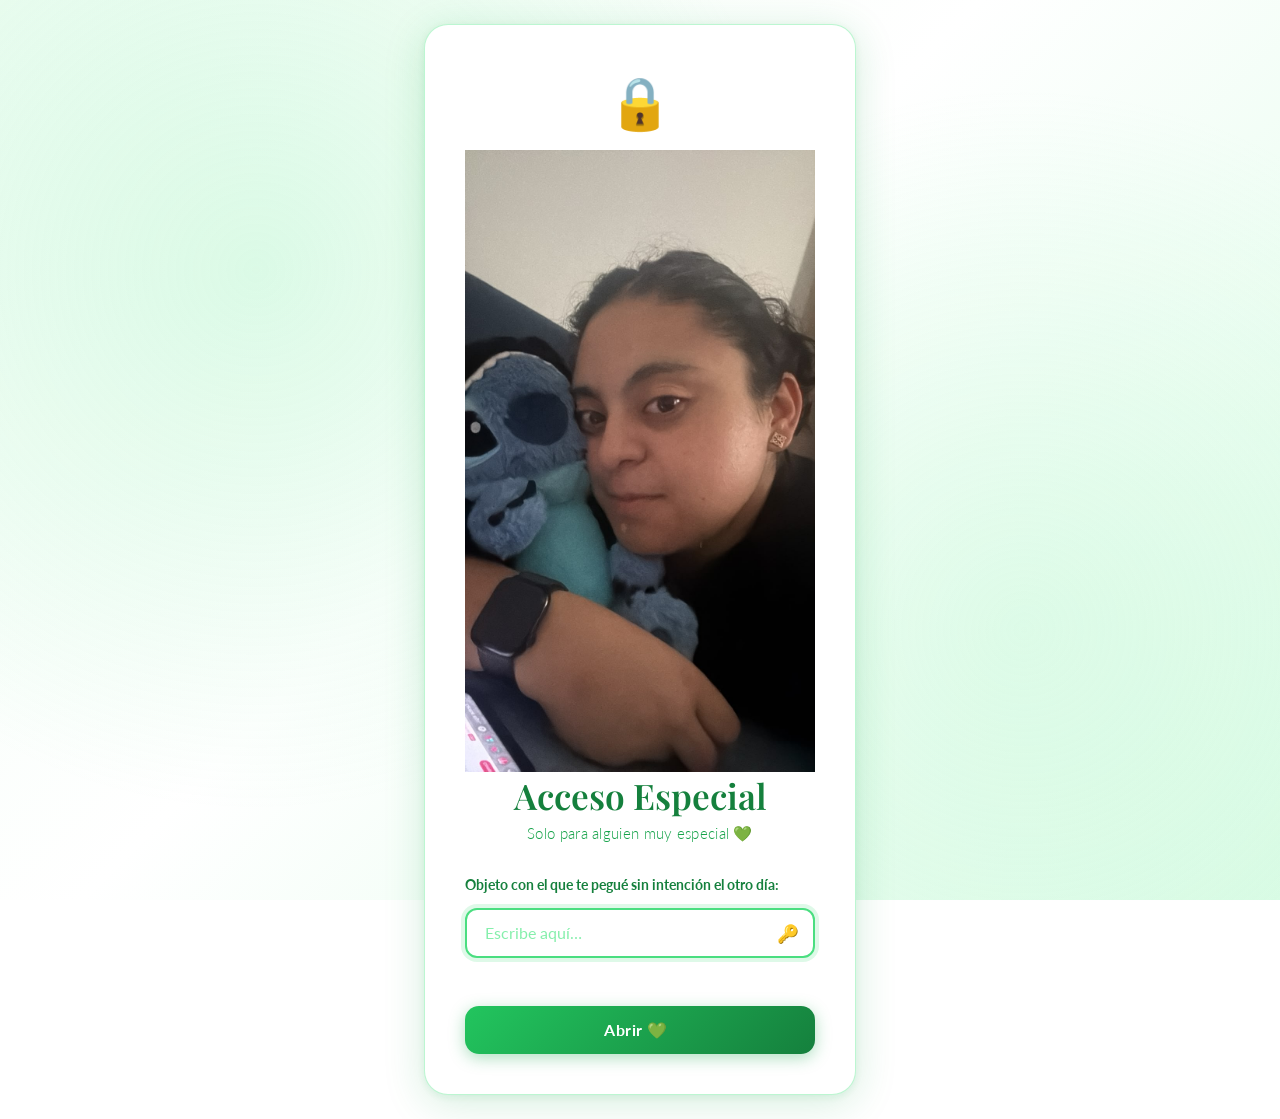
==== commit 20158762: "Perfil amorcita" ====
--- a/index.html
+++ b/index.html
@@ -29,6 +29,10 @@
 
       <!-- Ícono de candado animado -->
       <div class="lock-icon" id="lock-icon" aria-hidden="true">🔒</div>
+
+      <section>
+        <img src="Amorcita.jpg" alt="" style="max-width: 100%">
+      </section>
 
       <h1 class="login-title">Acceso Especial</h1>
       <p class="login-subtitle">Solo para alguien muy especial 💚</p>
